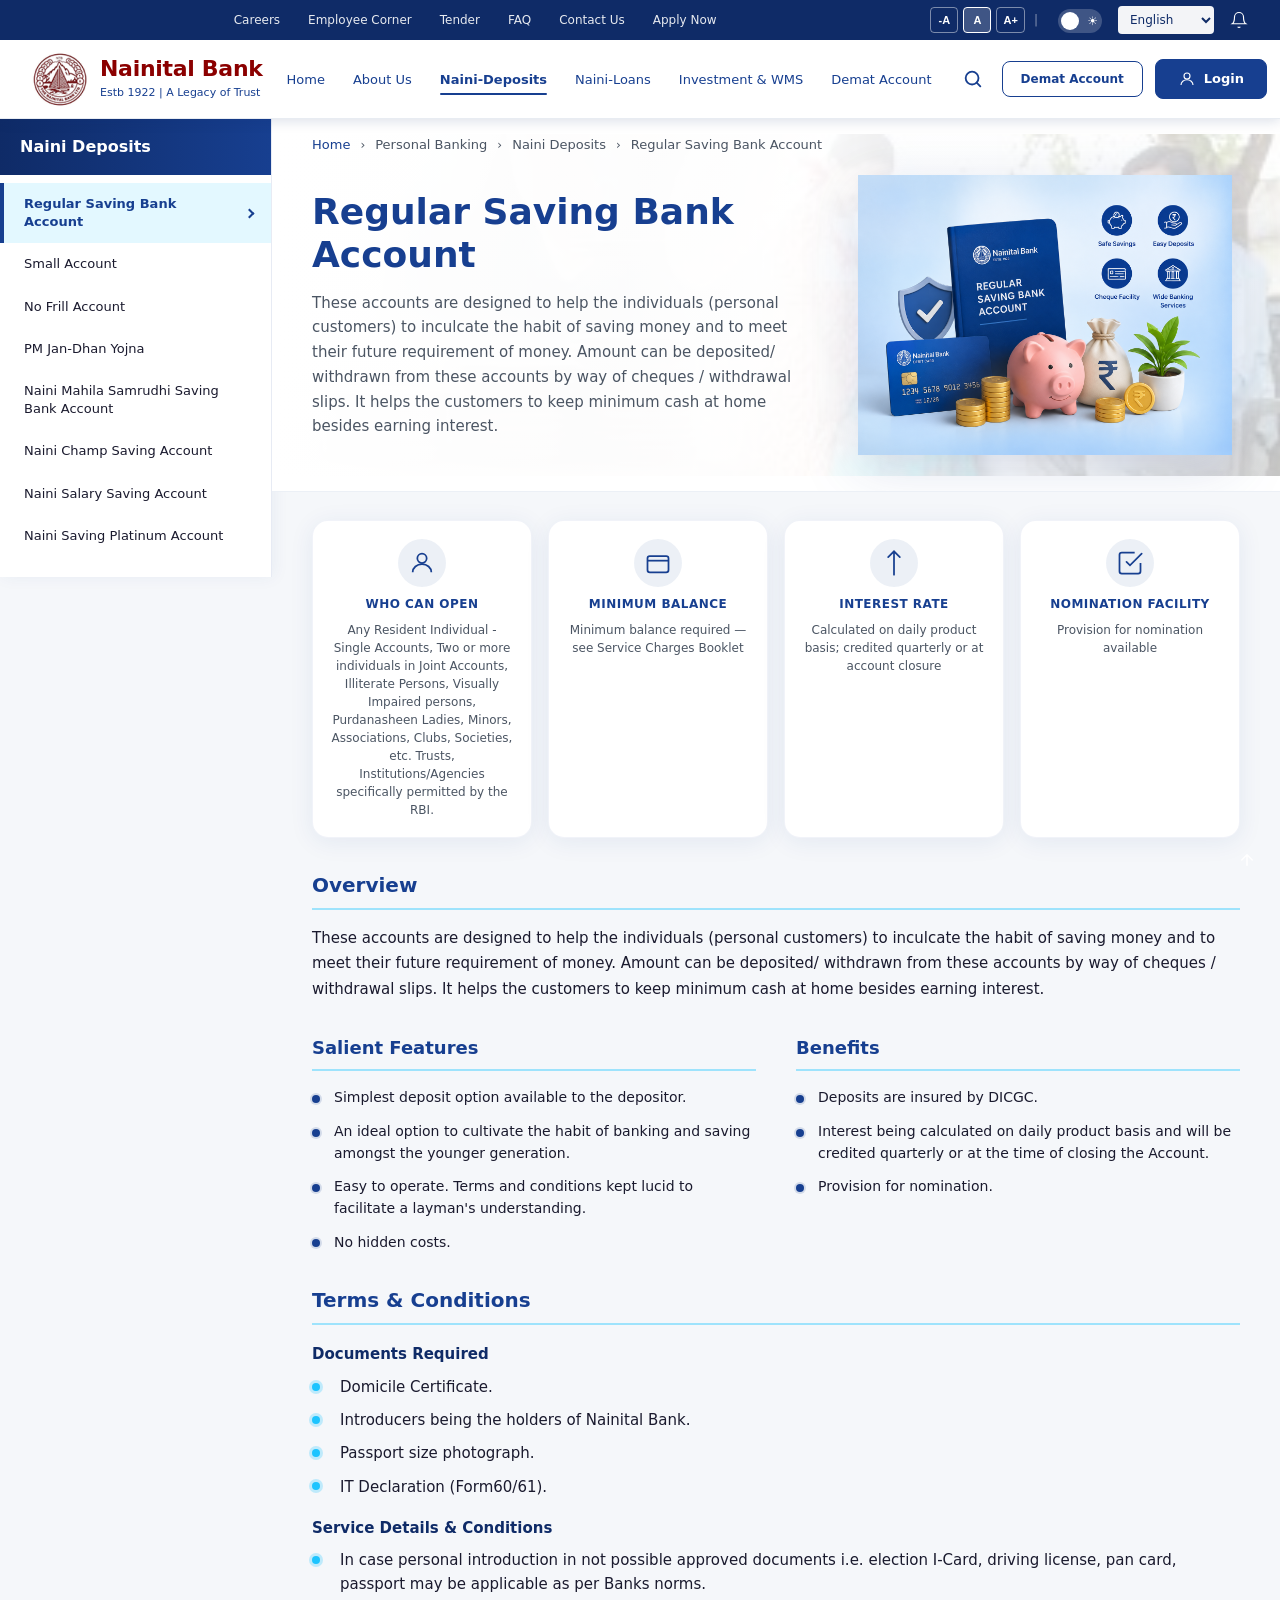
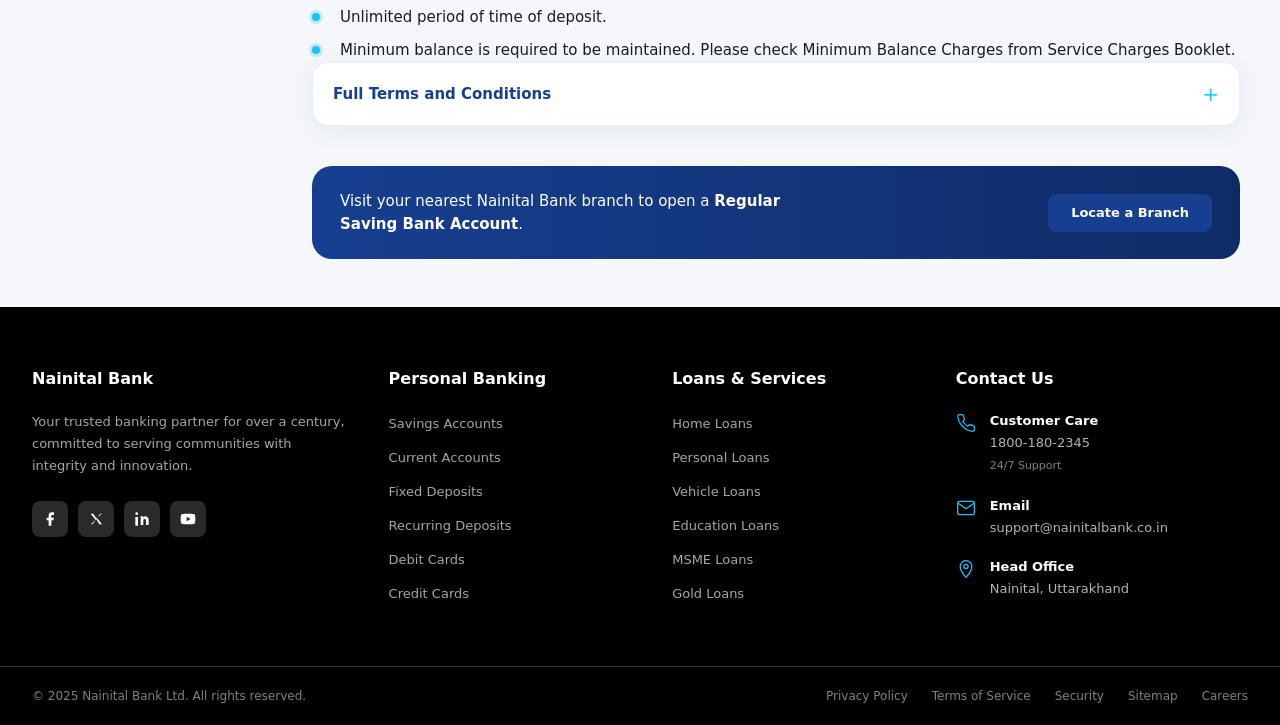
==== naini-deposits.html @ d656d4a0 "Add files via upload" ====
<!DOCTYPE html>
<html lang="en">
<head>
  <meta charset="UTF-8">
  <meta name="viewport" content="width=device-width, initial-scale=1.0">
  <meta name="description" content="Naini Deposits — savings accounts including Regular Saving, Small Account, PM Jan-Dhan, Mahila Samrudhi, Champ, Salary, and Platinum from Nainital Bank.">
  <title>Naini Deposits | Nainital Bank</title>
  <link rel="preconnect" href="https://fonts.googleapis.com">
  <link rel="preconnect" href="https://fonts.gstatic.com" crossorigin>
  <link rel="stylesheet" href="css/base.css">
  <link rel="stylesheet" href="css/deposits.css">
  <link rel="stylesheet" href="https://fonts.googleapis.com/css2?family=Noto+Sans:wght@400;600;700&family=Noto+Sans+Devanagari:wght@400;600;700&display=swap">
</head>
<body class="deposits-hub-page">
  <a href="#main-content" class="skip-link">Skip to main content</a>

  <!-- Site header -->
  <header class="site-header" role="banner">
    <div class="ux4g-accessibility-bar header-top"  aria-label="Accessibility and language options">
      <div class="container header-top-inner">
        <nav class="header-top-nav"  aria-label="Utility navigation">
          <a href="#" >Careers</a>
          <a href="#" >Employee Corner</a>
          <a href="#" >Tender</a>
          <a href="#" >FAQ</a>
          <a href="#" >Contact Us</a>
          <a href="#" class="apply-now-link" >Apply Now</a>
        </nav>
        <div class="header-top-right nb-accessibility-controls">
          <span class="nb-font-size-controls d-none d-md-inline"  aria-label="Text size">
            <button type="button" id="nb-font-decrease" class="nb-font-btn"  aria-label="Decrease text size">-A</button>
            <button type="button" id="nb-font-reset" class="nb-font-btn nb-font-btn-active"  aria-label="Reset text size">A</button>
            <button type="button" id="nb-font-increase" class="nb-font-btn"  aria-label="Increase text size">A+</button>
            <span class="nb-partition" aria-hidden="true">|</span>
          </span>
          <span class="nb-theme-toggle-wrap" title="Light / dark mode">
            <input type="checkbox" class="nb-theme-input" id="nb-theme-toggle"  aria-label="Toggle dark mode">
            <label for="nb-theme-toggle" class="nb-theme-label">
              <span class="nb-theme-icon" aria-hidden="true">&#9790;</span>
              <span class="nb-theme-icon" aria-hidden="true">&#9728;</span>
              <span class="nb-theme-ball"></span>
            </label>
          </span>
          <span class="nb-language-wrap">
            <label for="nb-language" class="visually-hidden">Select language</label>
            <select name="language" id="nb-language" class="nb-lang-select">
              <option value="en" selected>English</option>
              <option value="hi">हिन्दी</option>
            </select>
          </span>
          <a href="#" class="icon-btn"  aria-label="Notifications">
            <svg width="18" height="18" viewBox="0 0 24 24" fill="none" aria-hidden="true"><path d="M18 8A6 6 0 0 0 6 8c0 7-3 9-3 9h18s-3-2-3-9M13.73 21a2 2 0 0 1-3.46 0" stroke="currentColor" stroke-width="1.5"/></svg>
          </a>
        </div>
      </div>
    </div>

    <div class="header-main">
      <div class="container header-main-inner">
        <a href="index.html" class="logo-block">
          <img src="images/logo.png" alt="Nainital Bank"  class="logo-img" width="56" height="56" decoding="async">
          <div class="logo-text">
            <span class="logo-title" id="site-title">Nainital Bank</span>
            <p class="logo-subtitle" >Estb 1922 | A Legacy of Trust</p>
          </div>
        </a>
        <button class="mobile-menu-btn"  aria-label="Open menu" aria-expanded="false" aria-controls="main-nav">
          <svg width="22" height="22" viewBox="0 0 24 24" fill="none" aria-hidden="true"><path d="M3 6h18M3 12h18M3 18h18" stroke="currentColor" stroke-width="1.6" stroke-linecap="round"/></svg>
        </button>

        <nav class="main-navbar" id="main-nav"  aria-label="Main navigation">
          <ul class="main-nav-list">
            <li><a href="index.html" >Home</a></li>
            <li><a href="#" >About Us</a></li>
            <li><a href="naini-deposits.html" class="nav-active" aria-current="page" >Naini-Deposits</a></li>
            <li><a href="#" >Naini-Loans</a></li>
            <li><a href="#" >Investment &amp; WMS</a></li>
            <li><a href="#" >Demat Account</a></li>
          </ul>
        </nav>

        <div class="header-actions">
          <button type="button" class="search-btn"  aria-label="Search">
            <svg width="22" height="22" viewBox="0 0 24 24" fill="none"><circle cx="11" cy="11" r="7" stroke="currentColor" stroke-width="2"/><path d="M20 20l-4-4" stroke="currentColor" stroke-width="2" stroke-linecap="round"/></svg>
          </button>
          <a href="#" class="btn btn-outline-primary btn-demat" >Demat Account</a>
          <a href="#" class="btn btn-primary btn-login">
            <svg width="18" height="18" viewBox="0 0 24 24" fill="none" aria-hidden="true"><circle cx="12" cy="8" r="4" stroke="currentColor" stroke-width="1.5"/><path d="M4 20c0-4 3.6-7 8-7s8 3 8 7" stroke="currentColor" stroke-width="1.5"/></svg>
            <span >Login</span>
          </a>
        </div>
      </div>
    </div>
  </header>

  <!-- Naini Deposits hub (CSS-only tabs via radio inputs) -->
  <main id="main-content" tabindex="-1">
    <div class="deposits-hub-shell">
      <input type="radio" name="dep-account" id="dep-regular" class="deposits-radio" checked>
      <input type="radio" name="dep-account" id="dep-small" class="deposits-radio">
      <input type="radio" name="dep-account" id="dep-nofrill" class="deposits-radio">
      <input type="radio" name="dep-account" id="dep-pmjdy" class="deposits-radio">
      <input type="radio" name="dep-account" id="dep-mahila" class="deposits-radio">
      <input type="radio" name="dep-account" id="dep-champ" class="deposits-radio">
      <input type="radio" name="dep-account" id="dep-salary" class="deposits-radio">
      <input type="radio" name="dep-account" id="dep-platinum" class="deposits-radio">

      <div class="deposits-hub-layout">
        <aside class="deposits-sidebar" aria-label="Savings account products">
          <p class="deposits-sidebar-brand">Naini Deposits</p>
          <div class="deposits-nav-mobile-wrap" role="navigation" aria-label="Select account">
            <label for="dep-regular" class="deposits-mobile-option">Regular Saving Bank Account</label>
            <label for="dep-small" class="deposits-mobile-option">Small Account</label>
            <label for="dep-nofrill" class="deposits-mobile-option">No Frill Account</label>
            <label for="dep-pmjdy" class="deposits-mobile-option">PM Jan-Dhan Yojna</label>
            <label for="dep-mahila" class="deposits-mobile-option">Naini Mahila Samrudhi Saving Bank Account</label>
            <label for="dep-champ" class="deposits-mobile-option">Naini Champ Saving Account</label>
            <label for="dep-salary" class="deposits-mobile-option">Naini Salary Saving Account</label>
            <label for="dep-platinum" class="deposits-mobile-option">Naini Saving Platinum Account</label>
          </div>
          <ul class="deposits-nav-list" role="tablist" aria-orientation="vertical">
            <li role="presentation"><label for="dep-regular" class="deposits-nav-item" role="tab">Regular Saving Bank Account</label></li>
            <li role="presentation"><label for="dep-small" class="deposits-nav-item" role="tab">Small Account</label></li>
            <li role="presentation"><label for="dep-nofrill" class="deposits-nav-item" role="tab">No Frill Account</label></li>
            <li role="presentation"><label for="dep-pmjdy" class="deposits-nav-item" role="tab">PM Jan-Dhan Yojna</label></li>
            <li role="presentation"><label for="dep-mahila" class="deposits-nav-item" role="tab">Naini Mahila Samrudhi Saving Bank Account</label></li>
            <li role="presentation"><label for="dep-champ" class="deposits-nav-item" role="tab">Naini Champ Saving Account</label></li>
            <li role="presentation"><label for="dep-salary" class="deposits-nav-item" role="tab">Naini Salary Saving Account</label></li>
            <li role="presentation"><label for="dep-platinum" class="deposits-nav-item" role="tab">Naini Saving Platinum Account</label></li>
          </ul>
        </aside>

        <div class="deposits-main">
          <div class="deposits-panel">

            <!-- Account: Regular Saving Bank -->
            <article class="deposits-account-panel" id="panel-regular" role="tabpanel" aria-labelledby="title-regular">
              <header class="deposits-account-hero">
                <nav class="deposits-breadcrumb" aria-label="Breadcrumb">
                  <a href="index.html">Home</a>
                  <span class="deposits-breadcrumb-sep" aria-hidden="true">›</span>
                  <span>Personal Banking</span>
                  <span class="deposits-breadcrumb-sep" aria-hidden="true">›</span>
                  <span>Naini Deposits</span>
                  <span class="deposits-breadcrumb-sep" aria-hidden="true">›</span>
                  <span aria-current="page">Regular Saving Bank Account</span>
                </nav>
                <div class="deposits-account-hero-grid">
                  <div class="deposits-account-hero-copy">
                    <h1 class="deposits-account-hero-title" id="title-regular">Regular Saving Bank Account</h1>
                    <p class="deposits-account-hero-tagline">These accounts are designed to help the individuals (personal customers) to inculcate the habit of saving money and to meet their future requirement of money. Amount can be deposited/ withdrawn from these accounts by way of cheques / withdrawal slips. It helps the customers to keep minimum cash at home besides earning interest.</p>
                  </div>
                  <div class="deposits-account-hero-visual">
                    <img src="images/regularsavingbankaccount.png" alt="Regular Saving Bank Account" width="380" height="280" loading="lazy" decoding="async">
                  </div>
                </div>
              </header>
              <div class="deposits-account-body">
                <div class="deposits-quick-bar" role="list">
                  <div class="deposits-quick-item" role="listitem">
                    <span class="deposits-quick-icon"><svg width="28" height="28" viewBox="0 0 24 24" fill="none" aria-hidden="true"><circle cx="12" cy="8" r="4" stroke="currentColor" stroke-width="1.5"/><path d="M4 20c0-4 3.6-7 8-7s8 3 8 7" stroke="currentColor" stroke-width="1.5"/></svg></span>
                    <span class="deposits-quick-label">Who Can Open</span>
                    <span class="deposits-quick-value">Any Resident Individual - Single Accounts, Two or more individuals in Joint Accounts, Illiterate Persons, Visually Impaired persons, Purdanasheen Ladies, Minors, Associations, Clubs, Societies, etc. Trusts, Institutions/Agencies specifically permitted by the RBI.</span>
                  </div>
                  <div class="deposits-quick-item" role="listitem">
                    <span class="deposits-quick-icon"><svg width="28" height="28" viewBox="0 0 24 24" fill="none" aria-hidden="true"><rect x="3" y="6" width="18" height="14" rx="2" stroke="currentColor" stroke-width="1.5"/><path d="M3 10h18" stroke="currentColor" stroke-width="1.5"/></svg></span>
                    <span class="deposits-quick-label">Minimum Balance</span>
                    <span class="deposits-quick-value">Minimum balance required — see Service Charges Booklet</span>
                  </div>
                  <div class="deposits-quick-item" role="listitem">
                    <span class="deposits-quick-icon"><svg width="28" height="28" viewBox="0 0 24 24" fill="none" aria-hidden="true"><path d="M12 2v20M17 7l-5-5-5 5" stroke="currentColor" stroke-width="1.5" stroke-linecap="round"/></svg></span>
                    <span class="deposits-quick-label">Interest Rate</span>
                    <span class="deposits-quick-value">Calculated on daily product basis; credited quarterly or at account closure</span>
                  </div>
                  <div class="deposits-quick-item" role="listitem">
                    <span class="deposits-quick-icon"><svg width="28" height="28" viewBox="0 0 24 24" fill="none" aria-hidden="true"><path d="M9 11l3 3L22 4" stroke="currentColor" stroke-width="1.5" stroke-linecap="round"/><path d="M21 12v7a2 2 0 0 1-2 2H5a2 2 0 0 1-2-2V5a2 2 0 0 1 2-2h11" stroke="currentColor" stroke-width="1.5"/></svg></span>
                    <span class="deposits-quick-label">Nomination Facility</span>
                    <span class="deposits-quick-value">Provision for nomination available</span>
                  </div>
                </div>
                <section class="deposits-block">
                  <h2 class="deposits-block-title">Overview</h2>
                  <p class="deposits-overview-text">These accounts are designed to help the individuals (personal customers) to inculcate the habit of saving money and to meet their future requirement of money. Amount can be deposited/ withdrawn from these accounts by way of cheques / withdrawal slips. It helps the customers to keep minimum cash at home besides earning interest.</p>
                </section>
                <section class="deposits-block">
                  <div class="deposits-features-row">
                    <div class="deposits-features-col">
                      <h2 class="deposits-block-title">Salient Features</h2>
                      <ul class="deposits-bullet-list">
                        <li>Simplest deposit option available to the depositor.</li>
                        <li>An ideal option to cultivate the habit of banking and saving amongst the younger generation.</li>
                        <li>Easy to operate. Terms and conditions kept lucid to facilitate a layman's understanding.</li>
                        <li>No hidden costs.</li>
                      </ul>
                    </div>
                    <div class="deposits-features-col">
                      <h2 class="deposits-block-title">Benefits</h2>
                      <ul class="deposits-bullet-list">
                        <li>Deposits are insured by DICGC.</li>
                        <li>Interest being calculated on daily product basis and will be credited quarterly or at the time of closing the Account.</li>
                        <li>Provision for nomination.</li>
                      </ul>
                    </div>
                  </div>
                </section>
                <section class="deposits-block" aria-labelledby="sec-regular-4">
                  <h2 class="deposits-block-title" id="sec-regular-4">Terms &amp; Conditions</h2>
                  <h3 class="deposits-subtitle">Documents Required</h3>
                  <ul class="deposits-check-list">
                    <li>Domicile Certificate.</li>
                    <li>Introducers being the holders of Nainital Bank.</li>
                    <li>Passport size photograph.</li>
                    <li>IT Declaration (Form60/61).</li>
                  </ul>
                  <h3 class="deposits-subtitle">Service Details &amp; Conditions</h3>
                  <ul class="deposits-check-list">
                    <li>In case personal introduction in not possible approved documents i.e. election I-Card, driving license, pan card, passport may be applicable as per Banks norms.</li>
                    <li>Unlimited period of time of deposit.</li>
                    <li>Minimum balance is required to be maintained. Please check Minimum Balance Charges from Service Charges Booklet.</li>
                  </ul>
                  <details class="deposits-accordion">
                    <summary>Full Terms and Conditions</summary>
                    <div class="deposits-accordion-body">
                      <ul class="deposits-check-list">
                        <li>Domicile Certificate.</li>
                        <li>Introducers being the holders of Nainital Bank.</li>
                        <li>Passport size photograph.</li>
                        <li>IT Declaration (Form60/61).</li>
                        <li>In case personal introduction in not possible approved documents i.e. election I-Card, driving license, pan card, passport may be applicable as per Banks norms.</li>
                        <li>Unlimited period of time of deposit.</li>
                        <li>Minimum balance is required to be maintained. Please check Minimum Balance Charges from Service Charges Booklet.</li>
                      </ul>
                    </div>
                  </details>
                </section>
                <div class="deposits-cta-bar">
                  <p>Visit your nearest Nainital Bank branch to open a <strong>Regular Saving Bank Account</strong>.</p>
                  <a href="#" class="btn btn-primary">Locate a Branch</a>
                </div>
              </div>
            </article>

            <!-- Account: Small -->
            <article class="deposits-account-panel" id="panel-small" role="tabpanel" aria-labelledby="title-small">
              <header class="deposits-account-hero">
                <nav class="deposits-breadcrumb" aria-label="Breadcrumb">
                  <a href="index.html">Home</a>
                  <span class="deposits-breadcrumb-sep" aria-hidden="true">›</span>
                  <span>Personal Banking</span>
                  <span class="deposits-breadcrumb-sep" aria-hidden="true">›</span>
                  <span>Naini Deposits</span>
                  <span class="deposits-breadcrumb-sep" aria-hidden="true">›</span>
                  <span aria-current="page">Small Account</span>
                </nav>
                <div class="deposits-account-hero-grid">
                  <div class="deposits-account-hero-copy">
                    <h1 class="deposits-account-hero-title" id="title-small">Small Account</h1>
                    <p class="deposits-account-hero-tagline">Small Account is like a saving account but enable a common man to open Bank account free of cost with liberalized KYC rule. Nainital Bank offers small account to its customer with simplified account opening procedure.</p>
                  </div>
                  <div class="deposits-account-hero-visual">
                    <img src="images/smallaccount.png" alt="Small Account" width="380" height="280" loading="lazy" decoding="async">
                  </div>
                </div>
              </header>
              <div class="deposits-account-body">
                <div class="deposits-quick-bar" role="list">
                  <div class="deposits-quick-item" role="listitem">
                    <span class="deposits-quick-icon"><svg width="28" height="28" viewBox="0 0 24 24" fill="none" aria-hidden="true"><circle cx="12" cy="8" r="4" stroke="currentColor" stroke-width="1.5"/><path d="M4 20c0-4 3.6-7 8-7s8 3 8 7" stroke="currentColor" stroke-width="1.5"/></svg></span>
                    <span class="deposits-quick-label">Who Can Open</span>
                    <span class="deposits-quick-value">Any Resident Individual - Single Accounts, Two or more individuals in Joint Accounts, Illiterate Persons, Visually Impaired persons, Purdanasheen Ladies, Minors, Associations, Clubs, Societies, etc. Trusts, Institutions/Agencies specifically permitted by the RBI.</span>
                  </div>
                  <div class="deposits-quick-item" role="listitem">
                    <span class="deposits-quick-icon"><svg width="28" height="28" viewBox="0 0 24 24" fill="none" aria-hidden="true"><rect x="3" y="6" width="18" height="14" rx="2" stroke="currentColor" stroke-width="1.5"/><path d="M3 10h18" stroke="currentColor" stroke-width="1.5"/></svg></span>
                    <span class="deposits-quick-label">Minimum Balance</span>
                    <span class="deposits-quick-value">No minimum balance charges</span>
                  </div>
                  <div class="deposits-quick-item" role="listitem">
                    <span class="deposits-quick-icon"><svg width="28" height="28" viewBox="0 0 24 24" fill="none" aria-hidden="true"><path d="M12 2v20M17 7l-5-5-5 5" stroke="currentColor" stroke-width="1.5" stroke-linecap="round"/></svg></span>
                    <span class="deposits-quick-label">Interest Rate</span>
                    <span class="deposits-quick-value">Calculated on daily product basis; credited quarterly or at account closure</span>
                  </div>
                  <div class="deposits-quick-item" role="listitem">
                    <span class="deposits-quick-icon"><svg width="28" height="28" viewBox="0 0 24 24" fill="none" aria-hidden="true"><path d="M9 11l3 3L22 4" stroke="currentColor" stroke-width="1.5" stroke-linecap="round"/><path d="M21 12v7a2 2 0 0 1-2 2H5a2 2 0 0 1-2-2V5a2 2 0 0 1 2-2h11" stroke="currentColor" stroke-width="1.5"/></svg></span>
                    <span class="deposits-quick-label">Nomination Facility</span>
                    <span class="deposits-quick-value">As per savings account norms</span>
                  </div>
                </div>
                <section class="deposits-block">
                  <h2 class="deposits-block-title">Overview</h2>
                  <p class="deposits-overview-text">Small Account is like a saving account but enable a common man to open Bank account free of cost with liberalized KYC rule. Nainital Bank offers small account to its customer with simplified account opening procedure.</p>
                </section>
                <section class="deposits-block">
                  <div class="deposits-features-row">
                    <div class="deposits-features-col">
                      <h2 class="deposits-block-title">Salient Features</h2>
                      <ul class="deposits-bullet-list">
                        <li>Simplest deposit option available to the depositor.</li>
                        <li>An ideal option to cultivate the habit of banking and saving amongst the common people.</li>
                        <li>Easy to operate. Terms and conditions kept lucid to facilitate a layman's understanding.</li>
                        <li>No hidden costs.</li>
                        <li>Liberalized KYC Norms for account opening.</li>
                      </ul>
                    </div>
                    <div class="deposits-features-col">
                      <h2 class="deposits-block-title">Benefits</h2>
                      <ul class="deposits-bullet-list">
                        <li>No minimum Balance Charges.</li>
                        <li>Interest being calculated on daily product basis and will be credited quarterly or at the time of closing the Account.</li>
                      </ul>
                    </div>
                  </div>
                </section>
                <section class="deposits-block" aria-labelledby="sec-small-4">
                  <h2 class="deposits-block-title" id="sec-small-4">Limitation</h2>
                  <div class="deposits-callout">
                    <ul class="deposits-check-list">
                      <li>The aggregate of all credits in a financial year does not exceed rupees one lakh,</li>
                      <li>The aggregate of all withdrawals and transfers in a month does not exceed rupees ten thousand.</li>
                      <li>The balance at any point of time does not exceed rupees fifty thousand.</li>
                      <li>A small account shall remain operational initially for a period of twelve months, and thereafter for a further period of twelve months if the account holder provides evidence before the bank for any of the officially valid documents within twelve months of the opening of the said account, with the entire relaxation provisions to be reviewed in respect of the said account after twenty four months.</li>
                      <li>Conversion of Small account to regular Savings Bank account would be done by the Bank's branch on full compliance with KYC requirement.</li>
                    </ul>
                  </div>
                </section>
                <div class="deposits-cta-bar">
                  <p>Visit your nearest Nainital Bank branch to open a <strong>Small Account</strong>.</p>
                  <a href="#" class="btn btn-primary">Locate a Branch</a>
                </div>
              </div>
            </article>

            <!-- Account: No Frill -->
            <article class="deposits-account-panel" id="panel-nofrill" role="tabpanel" aria-labelledby="title-nofrill">
              <header class="deposits-account-hero">
                <nav class="deposits-breadcrumb" aria-label="Breadcrumb">
                  <a href="index.html">Home</a>
                  <span class="deposits-breadcrumb-sep" aria-hidden="true">›</span>
                  <span>Personal Banking</span>
                  <span class="deposits-breadcrumb-sep" aria-hidden="true">›</span>
                  <span>Naini Deposits</span>
                  <span class="deposits-breadcrumb-sep" aria-hidden="true">›</span>
                  <span aria-current="page">No Frill Account</span>
                </nav>
                <div class="deposits-account-hero-grid">
                  <div class="deposits-account-hero-copy">
                    <h1 class="deposits-account-hero-title" id="title-nofrill">No Frill Account</h1>
                    <p class="deposits-account-hero-tagline">All the accounts opened earlier as 'no-frills' account vide UBD.BPD.Cir.No.19/13.01.000/2005-06 dated November 24, 2005 should be renamed as BSBDA as per instructions contained in paragraph 2 of our Circular UBD.BPD.Cir.No.5/13.01.000/2012-13 dated August 17, 2012. It provides necessary banking facility while you need not to maintain minimum balance.</p>
                  </div>
                  <div class="deposits-account-hero-visual">
                    <img src="images/nofrillaccount.png" alt="No Frill Account" width="380" height="280" loading="lazy" decoding="async">
                  </div>
                </div>
              </header>
              <div class="deposits-account-body">
                <div class="deposits-quick-bar" role="list">
                  <div class="deposits-quick-item" role="listitem">
                    <span class="deposits-quick-icon"><svg width="28" height="28" viewBox="0 0 24 24" fill="none" aria-hidden="true"><circle cx="12" cy="8" r="4" stroke="currentColor" stroke-width="1.5"/><path d="M4 20c0-4 3.6-7 8-7s8 3 8 7" stroke="currentColor" stroke-width="1.5"/></svg></span>
                    <span class="deposits-quick-label">Who Can Open</span>
                    <span class="deposits-quick-value">See eligibility section below.</span>
                  </div>
                  <div class="deposits-quick-item" role="listitem">
                    <span class="deposits-quick-icon"><svg width="28" height="28" viewBox="0 0 24 24" fill="none" aria-hidden="true"><rect x="3" y="6" width="18" height="14" rx="2" stroke="currentColor" stroke-width="1.5"/><path d="M3 10h18" stroke="currentColor" stroke-width="1.5"/></svg></span>
                    <span class="deposits-quick-label">Minimum Balance</span>
                    <span class="deposits-quick-value">No minimum balance required (BSBDA)</span>
                  </div>
                  <div class="deposits-quick-item" role="listitem">
                    <span class="deposits-quick-icon"><svg width="28" height="28" viewBox="0 0 24 24" fill="none" aria-hidden="true"><path d="M12 2v20M17 7l-5-5-5 5" stroke="currentColor" stroke-width="1.5" stroke-linecap="round"/></svg></span>
                    <span class="deposits-quick-label">Interest Rate</span>
                    <span class="deposits-quick-value">As per BSBDA / savings account guidelines</span>
                  </div>
                  <div class="deposits-quick-item" role="listitem">
                    <span class="deposits-quick-icon"><svg width="28" height="28" viewBox="0 0 24 24" fill="none" aria-hidden="true"><path d="M9 11l3 3L22 4" stroke="currentColor" stroke-width="1.5" stroke-linecap="round"/><path d="M21 12v7a2 2 0 0 1-2 2H5a2 2 0 0 1-2-2V5a2 2 0 0 1 2-2h11" stroke="currentColor" stroke-width="1.5"/></svg></span>
                    <span class="deposits-quick-label">Nomination Facility</span>
                    <span class="deposits-quick-value">Nomination facility is available</span>
                  </div>
                </div>
                <section class="deposits-block">
                  <h2 class="deposits-block-title">Overview</h2>
                  <p class="deposits-overview-text">All the accounts opened earlier as 'no-frills' account vide UBD.BPD.Cir.No.19/13.01.000/2005-06 dated November 24, 2005 should be renamed as BSBDA as per instructions contained in paragraph 2 of our Circular UBD.BPD.Cir.No.5/13.01.000/2012-13 dated August 17, 2012. It provides necessary banking facility while you need not to maintain minimum balance.</p>
                </section>
                <section class="deposits-block">
                  <div class="deposits-features-row">
                    <div class="deposits-features-col">
                      <h2 class="deposits-block-title">Salient Features</h2>
                      <ul class="deposits-bullet-list">
                        <li>All resident individuals eligible to open a "BSBDA-No Frills Saving Account" except NRIs, trusts, societies, etc.</li>
                        <li>Any number of accounts in a family can be opened under this scheme.</li>
                      </ul>
                    </div>
                    <div class="deposits-features-col">
                      <h2 class="deposits-block-title">Benefits</h2>
                      <ul class="deposits-bullet-list">
                        <li>Nomination facility is available.</li>
                      </ul>
                    </div>
                  </div>
                </section>
                <section class="deposits-block" aria-labelledby="sec-nofrill-3">
                  <h2 class="deposits-block-title" id="sec-nofrill-3">Terms and Conditions</h2>
                  <h3 class="deposits-subtitle">Documents Required</h3>
                  <ul class="deposits-check-list">
                    <li>This account shall not have the requirement of any minimum balance.</li>
                    <li>Facility of ATM card or ATM-cum-Debit Card;</li>
                  </ul>
                  <h3 class="deposits-subtitle">Service Details &amp; Conditions</h3>
                  <ul class="deposits-check-list">
                    <li>Basic Savings Bank Deposit Account’ which will offer following minimum common facilities to all their customers:</li>
                    <li>The ‘Basic Savings Bank Deposit Account’ should be considered a normal banking service available to all.</li>
                    <li>The services available in the account will include deposit and withdrawal of cash at bank branch as well as ATMs; receipt/credit of money through electronic payment channels or by means of deposit/collection of cheques drawn by Central/State Government agencies and departments;</li>
                    <li>While there will be no limit on the number of deposits that can be made in a month, account holders will be allowed a maximum of four withdrawals in a month, including ATM withdrawals; and</li>
                    <li>The above facilities will be provided without any charges. Further, no charge will be levied for non-operation/activation of in-operative ‘Basic Savings Bank Deposit Account’ and No other saving account can be opened.</li>
                    <li>Note: If at any point of time the balance in the NO FRILL ACCOUNT exceeds Rs. 50,000/- or total credits in the account in a year exceed Rs.1,00,000/-, the account will be kept deactivated and can only be re-activated as a Regular Saving Account after completion of KYC formalities.</li>
                  </ul>
                  <details class="deposits-accordion">
                    <summary>Full Terms and Conditions</summary>
                    <div class="deposits-accordion-body">
                      <ul class="deposits-check-list">
                        <li>Basic Savings Bank Deposit Account’ which will offer following minimum common facilities to all their customers:</li>
                        <li>The ‘Basic Savings Bank Deposit Account’ should be considered a normal banking service available to all.</li>
                        <li>This account shall not have the requirement of any minimum balance.</li>
                        <li>The services available in the account will include deposit and withdrawal of cash at bank branch as well as ATMs; receipt/credit of money through electronic payment channels or by means of deposit/collection of cheques drawn by Central/State Government agencies and departments;</li>
                        <li>While there will be no limit on the number of deposits that can be made in a month, account holders will be allowed a maximum of four withdrawals in a month, including ATM withdrawals; and</li>
                        <li>Facility of ATM card or ATM-cum-Debit Card;</li>
                        <li>The above facilities will be provided without any charges. Further, no charge will be levied for non-operation/activation of in-operative ‘Basic Savings Bank Deposit Account’ and No other saving account can be opened.</li>
                        <li>Note: If at any point of time the balance in the NO FRILL ACCOUNT exceeds Rs. 50,000/- or total credits in the account in a year exceed Rs.1,00,000/-, the account will be kept deactivated and can only be re-activated as a Regular Saving Account after completion of KYC formalities.</li>
                      </ul>
                    </div>
                  </details>
                </section>
                <div class="deposits-cta-bar">
                  <p>Visit your nearest Nainital Bank branch to open a <strong>No Frill Account</strong>.</p>
                  <a href="#" class="btn btn-primary">Locate a Branch</a>
                </div>
              </div>
            </article>

            <!-- Account: PM Jan-Dhan Yojna -->
            <article class="deposits-account-panel" id="panel-pmjdy" role="tabpanel" aria-labelledby="title-pmjdy">
              <header class="deposits-account-hero">
                <nav class="deposits-breadcrumb" aria-label="Breadcrumb">
                  <a href="index.html">Home</a>
                  <span class="deposits-breadcrumb-sep" aria-hidden="true">›</span>
                  <span>Personal Banking</span>
                  <span class="deposits-breadcrumb-sep" aria-hidden="true">›</span>
                  <span>Naini Deposits</span>
                  <span class="deposits-breadcrumb-sep" aria-hidden="true">›</span>
                  <span aria-current="page">PM Jan-Dhan Yojna</span>
                </nav>
                <div class="deposits-account-hero-grid">
                  <div class="deposits-account-hero-copy">
                    <h1 class="deposits-account-hero-title" id="title-pmjdy">PM Jan-Dhan Yojna</h1>
                    <p class="deposits-account-hero-tagline">The Pradhan Mantri Jan Dhan Yojana is an ambitious scheme that will provide a host of benefits including a bank account, insurance and a debit card for all. It is a mega financial inclusion plan under Bank accounts. The ambitious scheme aims to bring poor people into the ambit of the Government's financial programme. It will cover both urban and rural areas and those who open account would get Rupay card. One of the salient features of this scheme is that after remaining active for 6 months the account holder will become eligible for an overdraft of up to Rs 2,500.This will further be enhanced by the bank to Rs 5000 over time</p>
                  </div>
                  <div class="deposits-account-hero-visual">
                    <img src="images/PMJanDhanYojna.png" alt="PM Jan-Dhan Yojna" width="380" height="280" loading="lazy" decoding="async">
                  </div>
                </div>
              </header>
              <div class="deposits-account-body">
                <div class="deposits-quick-bar" role="list">
                  <div class="deposits-quick-item" role="listitem">
                    <span class="deposits-quick-icon"><svg width="28" height="28" viewBox="0 0 24 24" fill="none" aria-hidden="true"><circle cx="12" cy="8" r="4" stroke="currentColor" stroke-width="1.5"/><path d="M4 20c0-4 3.6-7 8-7s8 3 8 7" stroke="currentColor" stroke-width="1.5"/></svg></span>
                    <span class="deposits-quick-label">Who Can Open</span>
                    <span class="deposits-quick-value">See eligibility section below.</span>
                  </div>
                  <div class="deposits-quick-item" role="listitem">
                    <span class="deposits-quick-icon"><svg width="28" height="28" viewBox="0 0 24 24" fill="none" aria-hidden="true"><rect x="3" y="6" width="18" height="14" rx="2" stroke="currentColor" stroke-width="1.5"/><path d="M3 10h18" stroke="currentColor" stroke-width="1.5"/></svg></span>
                    <span class="deposits-quick-label">Minimum Balance</span>
                    <span class="deposits-quick-value">No minimum balance required</span>
                  </div>
                  <div class="deposits-quick-item" role="listitem">
                    <span class="deposits-quick-icon"><svg width="28" height="28" viewBox="0 0 24 24" fill="none" aria-hidden="true"><path d="M12 2v20M17 7l-5-5-5 5" stroke="currentColor" stroke-width="1.5" stroke-linecap="round"/></svg></span>
                    <span class="deposits-quick-label">Interest Rate</span>
                    <span class="deposits-quick-value">As per PMJDY / savings account guidelines</span>
                  </div>
                  <div class="deposits-quick-item" role="listitem">
                    <span class="deposits-quick-icon"><svg width="28" height="28" viewBox="0 0 24 24" fill="none" aria-hidden="true"><path d="M9 11l3 3L22 4" stroke="currentColor" stroke-width="1.5" stroke-linecap="round"/><path d="M21 12v7a2 2 0 0 1-2 2H5a2 2 0 0 1-2-2V5a2 2 0 0 1 2-2h11" stroke="currentColor" stroke-width="1.5"/></svg></span>
                    <span class="deposits-quick-label">Nomination Facility</span>
                    <span class="deposits-quick-value">As per Jan-Dhan account norms</span>
                  </div>
                </div>
                <section class="deposits-block">
                  <h2 class="deposits-block-title">Overview</h2>
                  <p class="deposits-overview-text">The Pradhan Mantri Jan Dhan Yojana is an ambitious scheme that will provide a host of benefits including a bank account, insurance and a debit card for all. It is a mega financial inclusion plan under Bank accounts. The ambitious scheme aims to bring poor people into the ambit of the Government's financial programme. It will cover both urban and rural areas and those who open account would get Rupay card. One of the salient features of this scheme is that after remaining active for 6 months the account holder will become eligible for an overdraft of up to Rs 2,500.This will further be enhanced by the bank to Rs 5000 over time</p>
                </section>
                <section class="deposits-block">
                  <div class="deposits-features-row">
                    <div class="deposits-features-col">
                      <h2 class="deposits-block-title">Salient Features</h2>
                      <ul class="deposits-bullet-list">
                        <li>No minimum Balance required.</li>
                        <li>An OD facility up to Rs.5000/- after six-month successful operation.</li>
                      </ul>
                    </div>
                    <div class="deposits-features-col">
                      <h2 class="deposits-block-title">Benefits</h2>
                      <ul class="deposits-bullet-list">
                        <li>Free of cost Rupay Card.</li>
                        <li>Account exempt from charges.</li>
                      </ul>
                    </div>
                  </div>
                </section>
                <section class="deposits-block" aria-labelledby="sec-pmjdy-3">
                  <h2 class="deposits-block-title" id="sec-pmjdy-3">Terms and Conditions</h2>
                  <h3 class="deposits-subtitle">Documents Required</h3>
                  <ul class="deposits-check-list">
                    <li>This account shall not have the requirement of any minimum balance.</li>
                    <li>Facility of ATM card or ATM-cum-Debit Card;</li>
                  </ul>
                  <h3 class="deposits-subtitle">Service Details &amp; Conditions</h3>
                  <ul class="deposits-check-list">
                    <li>As per IBA letter No. RB/PMJDY/6733 dated January 24, 2019 with reference to letter F. No. 1l21l2Ol4-FI (Vol. II) (C-69551) dated 24th January, 2019 from the Ministry of Finance, Department of Financial Services on issues raised regarding Pradhan Mantri Jan Dhan Yojana Accounts that Small Accounts opened under PMJDY are made KYC compliant and are treated as regular PMJDY accounts and no restriction on amount of deposit/ withdrawal is imposed on regular KYC compliant accounts as per extant guidelines issued by RBI on BSBD accounts.</li>
                    <li>Basic Savings Bank Deposit Account' which will offer following minimum common facilities to all their customers:</li>
                    <li>The ‘Basic Savings Bank Deposit Account' should be considered a normal banking service available to all.</li>
                    <li>The services available in the account will include deposit and withdrawal of cash at bank branch as well as ATMs; receipt/credit of money through electronic payment channels or by means of deposit/collection of cheques drawn by Central/State Government agencies and departments;</li>
                    <li>While there will be no limit on the number of deposits that can be made in a month, account holders will be allowed a maximum of four withdrawals in a month, including ATM withdrawals; and</li>
                    <li>The above facilities will be provided without any charges. Further, no charge will be levied for non-operation/activation of in-operative ‘Basic Savings Bank Deposit Account'.</li>
                  </ul>
                  <details class="deposits-accordion">
                    <summary>Full Terms and Conditions</summary>
                    <div class="deposits-accordion-body">
                      <ul class="deposits-check-list">
                        <li>As per IBA letter No. RB/PMJDY/6733 dated January 24, 2019 with reference to letter F. No. 1l21l2Ol4-FI (Vol. II) (C-69551) dated 24th January, 2019 from the Ministry of Finance, Department of Financial Services on issues raised regarding Pradhan Mantri Jan Dhan Yojana Accounts that Small Accounts opened under PMJDY are made KYC compliant and are treated as regular PMJDY accounts and no restriction on amount of deposit/ withdrawal is imposed on regular KYC compliant accounts as per extant guidelines issued by RBI on BSBD accounts.</li>
                        <li>Basic Savings Bank Deposit Account' which will offer following minimum common facilities to all their customers:</li>
                        <li>The ‘Basic Savings Bank Deposit Account' should be considered a normal banking service available to all.</li>
                        <li>This account shall not have the requirement of any minimum balance.</li>
                        <li>The services available in the account will include deposit and withdrawal of cash at bank branch as well as ATMs; receipt/credit of money through electronic payment channels or by means of deposit/collection of cheques drawn by Central/State Government agencies and departments;</li>
                        <li>While there will be no limit on the number of deposits that can be made in a month, account holders will be allowed a maximum of four withdrawals in a month, including ATM withdrawals; and</li>
                        <li>Facility of ATM card or ATM-cum-Debit Card;</li>
                        <li>The above facilities will be provided without any charges. Further, no charge will be levied for non-operation/activation of in-operative ‘Basic Savings Bank Deposit Account'.</li>
                      </ul>
                    </div>
                  </details>
                </section>
                <div class="deposits-cta-bar">
                  <p>Visit your nearest Nainital Bank branch to open a <strong>PM Jan-Dhan Yojna</strong>.</p>
                  <a href="#" class="btn btn-primary">Locate a Branch</a>
                </div>
              </div>
            </article>

            <!-- Account: Naini Mahila Samrudhi -->
            <article class="deposits-account-panel" id="panel-mahila" role="tabpanel" aria-labelledby="title-mahila">
              <header class="deposits-account-hero">
                <nav class="deposits-breadcrumb" aria-label="Breadcrumb">
                  <a href="index.html">Home</a>
                  <span class="deposits-breadcrumb-sep" aria-hidden="true">›</span>
                  <span>Personal Banking</span>
                  <span class="deposits-breadcrumb-sep" aria-hidden="true">›</span>
                  <span>Naini Deposits</span>
                  <span class="deposits-breadcrumb-sep" aria-hidden="true">›</span>
                  <span aria-current="page">Naini Mahila Samrudhi Saving Bank Account</span>
                </nav>
                <div class="deposits-account-hero-grid">
                  <div class="deposits-account-hero-copy">
                    <h1 class="deposits-account-hero-title" id="title-mahila">Naini Mahila Samrudhi Saving Bank Account</h1>
                    <p class="deposits-account-hero-tagline">These accounts are designed to help the women customers to inculcate the habit of saving money and to meet their future requirement of money. Amount can be deposited/ withdrawn from these accounts by way of cheques / withdrawal slips. It helps the customers to keep minimum cash at home besides earning interest.</p>
                  </div>
                  <div class="deposits-account-hero-visual">
                    <img src="images/MahilaSamrudhiSavingBankAccount.png" alt="Naini Mahila Samrudhi Saving Bank Account" width="380" height="280" loading="lazy" decoding="async">
                  </div>
                </div>
              </header>
              <div class="deposits-account-body">
                <div class="deposits-quick-bar" role="list">
                  <div class="deposits-quick-item" role="listitem">
                    <span class="deposits-quick-icon"><svg width="28" height="28" viewBox="0 0 24 24" fill="none" aria-hidden="true"><circle cx="12" cy="8" r="4" stroke="currentColor" stroke-width="1.5"/><path d="M4 20c0-4 3.6-7 8-7s8 3 8 7" stroke="currentColor" stroke-width="1.5"/></svg></span>
                    <span class="deposits-quick-label">Who Can Open</span>
                    <span class="deposits-quick-value">Any Women Resident Individual - Single Accounts, Illiterate Persons, Visually Impaired persons, Purdanasheen Ladies.</span>
                  </div>
                  <div class="deposits-quick-item" role="listitem">
                    <span class="deposits-quick-icon"><svg width="28" height="28" viewBox="0 0 24 24" fill="none" aria-hidden="true"><rect x="3" y="6" width="18" height="14" rx="2" stroke="currentColor" stroke-width="1.5"/><path d="M3 10h18" stroke="currentColor" stroke-width="1.5"/></svg></span>
                    <span class="deposits-quick-label">Minimum Balance</span>
                    <span class="deposits-quick-value">QAB: Rs 3,000 (Metro/Urban), Rs 2,000 (Semi-urban), Rs 1,000 (Rural)</span>
                  </div>
                  <div class="deposits-quick-item" role="listitem">
                    <span class="deposits-quick-icon"><svg width="28" height="28" viewBox="0 0 24 24" fill="none" aria-hidden="true"><path d="M12 2v20M17 7l-5-5-5 5" stroke="currentColor" stroke-width="1.5" stroke-linecap="round"/></svg></span>
                    <span class="deposits-quick-label">Interest Rate</span>
                    <span class="deposits-quick-value">Calculated on daily product basis; credited quarterly or at account closure</span>
                  </div>
                  <div class="deposits-quick-item" role="listitem">
                    <span class="deposits-quick-icon"><svg width="28" height="28" viewBox="0 0 24 24" fill="none" aria-hidden="true"><path d="M9 11l3 3L22 4" stroke="currentColor" stroke-width="1.5" stroke-linecap="round"/><path d="M21 12v7a2 2 0 0 1-2 2H5a2 2 0 0 1-2-2V5a2 2 0 0 1 2-2h11" stroke="currentColor" stroke-width="1.5"/></svg></span>
                    <span class="deposits-quick-label">Nomination Facility</span>
                    <span class="deposits-quick-value">Provision for nomination available</span>
                  </div>
                </div>
                <section class="deposits-block">
                  <h2 class="deposits-block-title">Overview</h2>
                  <p class="deposits-overview-text">These accounts are designed to help the women customers to inculcate the habit of saving money and to meet their future requirement of money. Amount can be deposited/ withdrawn from these accounts by way of cheques / withdrawal slips. It helps the customers to keep minimum cash at home besides earning interest. The insurance Protection in Naini Mahila Samriddhi Scheme is now available if the customer avalls Credit Card and the detail of insurance is as follows-- Accidental Death Cover - Rs 15 Lakh Air and Rs 5 Lakhs Non Air. Kindly communicate the same to the customers also.</p>
                </section>
                <section class="deposits-block">
                  <div class="deposits-features-row">
                    <div class="deposits-features-col">
                      <h2 class="deposits-block-title">Salient Features</h2>
                      <ul class="deposits-bullet-list">
                        <li>Rs 3000/- for Metro/Urban</li>
                        <li>Rs 2000/- for semi urban</li>
                        <li>Rs 1000/- for Rural</li>
                        <li>Simplest deposit option available to the depositor.</li>
                        <li>An ideal option to cultivate the habit of banking and saving amongst the younger generation.</li>
                        <li>Easy to operate. Terms and conditions kept lucid to facilitate a layman's understanding.</li>
                        <li>No hidden costs.</li>
                      </ul>
                    </div>
                    <div class="deposits-features-col">
                      <h2 class="deposits-block-title">Benefits</h2>
                      <ul class="deposits-bullet-list">
                        <li>Current selective Offers on Rupay Debit Card is as under & is subject to change from time to time</li>
                        <li>25% waiver on annual locker charges.</li>
                        <li>Free 25 cheque leaves in a year</li>
                        <li>Sweep facility is available on request only on and above Rs 50,000 in multiple of Rs 10,000 for 90 days.</li>
                        <li>Reverse sweep will happen in multiple of Rs 10000</li>
                        <li>Deposits are insured by DICGC.</li>
                        <li>Interest being calculated on daily product basis and will be credited quarterly or at the time of closing the Account.</li>
                        <li>Provision for nomination.</li>
                      </ul>
                    </div>
                  </div>
                </section>
                <section class="deposits-block" aria-labelledby="sec-mahila-4">
                  <h2 class="deposits-block-title" id="sec-mahila-4">Terms and Conditions</h2>
                  <h3 class="deposits-subtitle">Documents Required</h3>
                  <ul class="deposits-check-list">
                    <li>Domicile Certificate.</li>
                    <li>Introducers being the holders of Nainital Bank.</li>
                    <li>Passport size photograph.</li>
                    <li>IT Declaration (Form60/61).</li>
                  </ul>
                  <h3 class="deposits-subtitle">Service Details &amp; Conditions</h3>
                  <ul class="deposits-check-list">
                    <li>In case personal introduction in not possible approved documents i.e. election I-Card, driving license, pan card, passport may be applicable as per Banks norms.</li>
                    <li>Unlimited period of time of deposit.</li>
                    <li>Minimum balance is required to be maintained. Please check Minimum Balance Charges from Service Charges Booklet.</li>
                    <li>Formal documents required Domicile Certificate. Introducers being the holders of Nainital Bank. Passport size photograph. IT Declaration (Form60/61). In case personal introduction in not possible approved documents i.e. election I-Card, driving license, pan card, passport may be applicable as per Banks norms. --></li>
                  </ul>
                  <details class="deposits-accordion">
                    <summary>Full Terms and Conditions</summary>
                    <div class="deposits-accordion-body">
                      <ul class="deposits-check-list">
                        <li>Domicile Certificate.</li>
                        <li>Introducers being the holders of Nainital Bank.</li>
                        <li>Passport size photograph.</li>
                        <li>IT Declaration (Form60/61).</li>
                        <li>In case personal introduction in not possible approved documents i.e. election I-Card, driving license, pan card, passport may be applicable as per Banks norms.</li>
                        <li>Unlimited period of time of deposit.</li>
                        <li>Minimum balance is required to be maintained. Please check Minimum Balance Charges from Service Charges Booklet.</li>
                        <li>Formal documents required Domicile Certificate. Introducers being the holders of Nainital Bank. Passport size photograph. IT Declaration (Form60/61). In case personal introduction in not possible approved documents i.e. election I-Card, driving license, pan card, passport may be applicable as per Banks norms. --></li>
                      </ul>
                    </div>
                  </details>
                </section>
                <div class="deposits-cta-bar">
                  <p>Visit your nearest Nainital Bank branch to open a <strong>Naini Mahila Samrudhi Saving Bank Account</strong>.</p>
                  <a href="#" class="btn btn-primary">Locate a Branch</a>
                </div>
              </div>
            </article>

            <!-- Account: Naini Champ -->
            <article class="deposits-account-panel" id="panel-champ" role="tabpanel" aria-labelledby="title-champ">
              <header class="deposits-account-hero">
                <nav class="deposits-breadcrumb" aria-label="Breadcrumb">
                  <a href="index.html">Home</a>
                  <span class="deposits-breadcrumb-sep" aria-hidden="true">›</span>
                  <span>Personal Banking</span>
                  <span class="deposits-breadcrumb-sep" aria-hidden="true">›</span>
                  <span>Naini Deposits</span>
                  <span class="deposits-breadcrumb-sep" aria-hidden="true">›</span>
                  <span aria-current="page">Naini Champ Saving Account</span>
                </nav>
                <div class="deposits-account-hero-grid">
                  <div class="deposits-account-hero-copy">
                    <h1 class="deposits-account-hero-title" id="title-champ">Naini Champ Saving Account</h1>
                    <p class="deposits-account-hero-tagline">These accounts are designed to attract the minor individuals (personal customers) to inculcate the habit of saving money. Amount can be deposited/ withdrawn from these accounts by way of deposit slip/withdrawal slips. It helps the minor customers earn interest and to inculcate financial Discipline.</p>
                  </div>
                  <div class="deposits-account-hero-visual">
                    <img src="images/NainiChampSavingBankAcount.png" alt="Naini Champ Saving Account" width="380" height="280" loading="lazy" decoding="async">
                  </div>
                </div>
              </header>
              <div class="deposits-account-body">
                <div class="deposits-quick-bar" role="list">
                  <div class="deposits-quick-item" role="listitem">
                    <span class="deposits-quick-icon"><svg width="28" height="28" viewBox="0 0 24 24" fill="none" aria-hidden="true"><circle cx="12" cy="8" r="4" stroke="currentColor" stroke-width="1.5"/><path d="M4 20c0-4 3.6-7 8-7s8 3 8 7" stroke="currentColor" stroke-width="1.5"/></svg></span>
                    <span class="deposits-quick-label">Who Can Open</span>
                    <span class="deposits-quick-value">Any minor can open his account, accounts of minors having age less than or equal to 10 years can be opened and operated by his/her natural/legally appointed natural guardian. The minors above 10 years can open and operate account independently.</span>
                  </div>
                  <div class="deposits-quick-item" role="listitem">
                    <span class="deposits-quick-icon"><svg width="28" height="28" viewBox="0 0 24 24" fill="none" aria-hidden="true"><rect x="3" y="6" width="18" height="14" rx="2" stroke="currentColor" stroke-width="1.5"/><path d="M3 10h18" stroke="currentColor" stroke-width="1.5"/></svg></span>
                    <span class="deposits-quick-label">Minimum Balance</span>
                    <span class="deposits-quick-value">Zero balance account opening</span>
                  </div>
                  <div class="deposits-quick-item" role="listitem">
                    <span class="deposits-quick-icon"><svg width="28" height="28" viewBox="0 0 24 24" fill="none" aria-hidden="true"><path d="M12 2v20M17 7l-5-5-5 5" stroke="currentColor" stroke-width="1.5" stroke-linecap="round"/></svg></span>
                    <span class="deposits-quick-label">Interest Rate</span>
                    <span class="deposits-quick-value">Calculated on daily product basis; credited quarterly or at account closure</span>
                  </div>
                  <div class="deposits-quick-item" role="listitem">
                    <span class="deposits-quick-icon"><svg width="28" height="28" viewBox="0 0 24 24" fill="none" aria-hidden="true"><path d="M9 11l3 3L22 4" stroke="currentColor" stroke-width="1.5" stroke-linecap="round"/><path d="M21 12v7a2 2 0 0 1-2 2H5a2 2 0 0 1-2-2V5a2 2 0 0 1 2-2h11" stroke="currentColor" stroke-width="1.5"/></svg></span>
                    <span class="deposits-quick-label">Nomination Facility</span>
                    <span class="deposits-quick-value">Provision for nomination available</span>
                  </div>
                </div>
                <section class="deposits-block">
                  <h2 class="deposits-block-title">Overview</h2>
                  <p class="deposits-overview-text">These accounts are designed to attract the minor individuals (personal customers) to inculcate the habit of saving money. Amount can be deposited/ withdrawn from these accounts by way of deposit slip/withdrawal slips. It helps the minor customers earn interest and to inculcate financial Discipline.</p>
                </section>
                <section class="deposits-block">
                  <div class="deposits-features-row">
                    <div class="deposits-features-col">
                      <h2 class="deposits-block-title">Salient Features</h2>
                      <ul class="deposits-bullet-list">
                        <li>Account to open with Zero Balance</li>
                        <li>Easy to operate. Terms and conditions kept lucid to facilitate a layman's understanding.</li>
                      </ul>
                    </div>
                    <div class="deposits-features-col">
                      <h2 class="deposits-block-title">Benefits</h2>
                      <ul class="deposits-bullet-list">
                        <li>50% waiver on applicable charges on RTGS/NEFT and Demand draft/Banker's Cheque.</li>
                        <li>Deposits are insured by DICGC.</li>
                        <li>Interest being calculated on daily product basis and will be credited quarterly or at the time of closing the Account.</li>
                        <li>Provision for nomination.</li>
                      </ul>
                    </div>
                  </div>
                </section>
                <section class="deposits-block" aria-labelledby="sec-champ-4">
                  <h2 class="deposits-block-title" id="sec-champ-4">Terms &amp; Conditions</h2>
                  <h3 class="deposits-subtitle">Documents Required</h3>
                  <ul class="deposits-check-list">
                    <li>Domicile Certificate.</li>
                    <li>Introducers being the holders of Nainital Bank.</li>
                    <li>Passport size photograph.</li>
                    <li>IT Declaration of Natural/Legal guardian (Form60/61).</li>
                    <li>Proof of Possession of Aadhar Number.</li>
                    <li>Certificate issued from school with verified photograph.</li>
                  </ul>
                  <h3 class="deposits-subtitle">Service Details &amp; Conditions</h3>
                  <ul class="deposits-check-list">
                    <li>In case personal introduction in not possible approved documents i.e. election I-Card, driving license, pan card, passport may be applicable as per Banks norms.</li>
                  </ul>
                  <details class="deposits-accordion">
                    <summary>Full Terms and Conditions</summary>
                    <div class="deposits-accordion-body">
                      <ul class="deposits-check-list">
                        <li>Domicile Certificate.</li>
                        <li>Introducers being the holders of Nainital Bank.</li>
                        <li>Passport size photograph.</li>
                        <li>IT Declaration of Natural/Legal guardian (Form60/61).</li>
                        <li>Proof of Possession of Aadhar Number.</li>
                        <li>Certificate issued from school with verified photograph.</li>
                        <li>In case personal introduction in not possible approved documents i.e. election I-Card, driving license, pan card, passport may be applicable as per Banks norms.</li>
                      </ul>
                    </div>
                  </details>
                </section>
                <div class="deposits-cta-bar">
                  <p>Visit your nearest Nainital Bank branch to open a <strong>Naini Champ Saving Account</strong>.</p>
                  <a href="#" class="btn btn-primary">Locate a Branch</a>
                </div>
              </div>
            </article>

            <!-- Account: Naini Salary -->
            <article class="deposits-account-panel" id="panel-salary" role="tabpanel" aria-labelledby="title-salary">
              <header class="deposits-account-hero">
                <nav class="deposits-breadcrumb" aria-label="Breadcrumb">
                  <a href="index.html">Home</a>
                  <span class="deposits-breadcrumb-sep" aria-hidden="true">›</span>
                  <span>Personal Banking</span>
                  <span class="deposits-breadcrumb-sep" aria-hidden="true">›</span>
                  <span>Naini Deposits</span>
                  <span class="deposits-breadcrumb-sep" aria-hidden="true">›</span>
                  <span aria-current="page">Naini Salary Saving Account</span>
                </nav>
                <div class="deposits-account-hero-grid">
                  <div class="deposits-account-hero-copy">
                    <h1 class="deposits-account-hero-title" id="title-salary">Naini Salary Saving Account</h1>
                    <p class="deposits-account-hero-tagline">These accounts are designed to attract the salaried individuals, having an in built feature of overdraft facility subject to maximum of Rs 1.00 Lakh.</p>
                  </div>
                  <div class="deposits-account-hero-visual">
                    <img src="images/NainiSalarySavingAccount.png" alt="Naini Salary Saving Account" width="380" height="280" loading="lazy" decoding="async">
                  </div>
                </div>
              </header>
              <div class="deposits-account-body">
                <div class="deposits-quick-bar" role="list">
                  <div class="deposits-quick-item" role="listitem">
                    <span class="deposits-quick-icon"><svg width="28" height="28" viewBox="0 0 24 24" fill="none" aria-hidden="true"><circle cx="12" cy="8" r="4" stroke="currentColor" stroke-width="1.5"/><path d="M4 20c0-4 3.6-7 8-7s8 3 8 7" stroke="currentColor" stroke-width="1.5"/></svg></span>
                    <span class="deposits-quick-label">Who Can Open</span>
                    <span class="deposits-quick-value">Permanent/regular Employees of State/central Government, Public Sector Undertakings, Semi Government Organization, state/central Govt. Corporations, Urban Development authorities, well established reputed educational institutions, Universities, MNCs, reputed Public Ltd Companies with minimum one-year service with the organization. Minimum age 21 years Minimum take home salary should be Rs 20,000/- Overdraft Facility after six months of satisfactory regular credit of salary in the account.</span>
                  </div>
                  <div class="deposits-quick-item" role="listitem">
                    <span class="deposits-quick-icon"><svg width="28" height="28" viewBox="0 0 24 24" fill="none" aria-hidden="true"><rect x="3" y="6" width="18" height="14" rx="2" stroke="currentColor" stroke-width="1.5"/><path d="M3 10h18" stroke="currentColor" stroke-width="1.5"/></svg></span>
                    <span class="deposits-quick-label">Minimum Balance</span>
                    <span class="deposits-quick-value">Zero balance; overdraft up to Rs 1,00,000 after 6 months</span>
                  </div>
                  <div class="deposits-quick-item" role="listitem">
                    <span class="deposits-quick-icon"><svg width="28" height="28" viewBox="0 0 24 24" fill="none" aria-hidden="true"><path d="M12 2v20M17 7l-5-5-5 5" stroke="currentColor" stroke-width="1.5" stroke-linecap="round"/></svg></span>
                    <span class="deposits-quick-label">Interest Rate</span>
                    <span class="deposits-quick-value">Calculated on daily product basis; credited quarterly or at account closure</span>
                  </div>
                  <div class="deposits-quick-item" role="listitem">
                    <span class="deposits-quick-icon"><svg width="28" height="28" viewBox="0 0 24 24" fill="none" aria-hidden="true"><path d="M9 11l3 3L22 4" stroke="currentColor" stroke-width="1.5" stroke-linecap="round"/><path d="M21 12v7a2 2 0 0 1-2 2H5a2 2 0 0 1-2-2V5a2 2 0 0 1 2-2h11" stroke="currentColor" stroke-width="1.5"/></svg></span>
                    <span class="deposits-quick-label">Nomination Facility</span>
                    <span class="deposits-quick-value">Provision for nomination available</span>
                  </div>
                </div>
                <section class="deposits-block">
                  <h2 class="deposits-block-title">Overview</h2>
                  <p class="deposits-overview-text">These accounts are designed to attract the salaried individuals, having an in built feature of overdraft facility subject to maximum of Rs 1.00 Lakh.</p>
                </section>
                <section class="deposits-block">
                  <div class="deposits-features-row">
                    <div class="deposits-features-col">
                      <h2 class="deposits-block-title">Salient Features</h2>
                      <ul class="deposits-bullet-list">
                        <li>Account to open with Zero Balance</li>
                      </ul>
                    </div>
                    <div class="deposits-features-col">
                      <h2 class="deposits-block-title">Benefits</h2>
                      <ul class="deposits-bullet-list">
                        <li>50% waiver on applicable charges on RTGS/NEFT and Demand draft/Banker's Cheque.</li>
                        <li>50% waiver on processing charges for Retail Loans including Gold loan.</li>
                        <li>Free Credit Card for 1st Year subject to eligibility criterion of minimum income of rs 20000/- per month and signing of auto debit mandate for debit of minimum due amount on card from salary account. Insurance Protection of Rs 15 lakh :Air and Rs 5 lakh : Non Air</li>
                        <li>Free Rupay Debit Card for first year, thereafter chargeable @ Rs 100+ applicable taxes per year.</li>
                        <li>Deposits are insured by DICGC.</li>
                        <li>Interest being calculated on daily product basis and will be credited quarterly or at the time of closing the Account.</li>
                        <li>Provision for nomination.</li>
                      </ul>
                    </div>
                  </div>
                </section>
                <section class="deposits-block" aria-labelledby="sec-salary-4">
                  <h2 class="deposits-block-title" id="sec-salary-4">Terms &amp; Conditions</h2>
                  <h3 class="deposits-subtitle">Documents Required</h3>
                  <ul class="deposits-check-list">
                    <li>Domicile Certificate.</li>
                    <li>Passport size photograph.</li>
                    <li>IT Declaration (Form60/61).</li>
                    <li>Proof of Possession of Aadhar Number.</li>
                    <li>Appointment Letter/Proof of Appointment Letter.</li>
                    <li>Salary Slip.</li>
                  </ul>
                  <h3 class="deposits-subtitle">Service Details &amp; Conditions</h3>
                  <ul class="deposits-check-list">
                    <li>In case personal introduction in not possible approved documents i.e. election I-Card, driving license, pan card, passport may be applicable as per Banks norms.</li>
                  </ul>
                  <details class="deposits-accordion">
                    <summary>Full Terms and Conditions</summary>
                    <div class="deposits-accordion-body">
                      <ul class="deposits-check-list">
                        <li>Domicile Certificate.</li>
                        <li>Passport size photograph.</li>
                        <li>IT Declaration (Form60/61).</li>
                        <li>Proof of Possession of Aadhar Number.</li>
                        <li>Appointment Letter/Proof of Appointment Letter.</li>
                        <li>Salary Slip.</li>
                        <li>In case personal introduction in not possible approved documents i.e. election I-Card, driving license, pan card, passport may be applicable as per Banks norms.</li>
                      </ul>
                    </div>
                  </details>
                </section>
                <div class="deposits-cta-bar">
                  <p>Visit your nearest Nainital Bank branch to open a <strong>Naini Salary Saving Account</strong>.</p>
                  <a href="#" class="btn btn-primary">Locate a Branch</a>
                </div>
              </div>
            </article>

            <!-- Account: Naini Saving Platinum -->
            <article class="deposits-account-panel" id="panel-platinum" role="tabpanel" aria-labelledby="title-platinum">
              <header class="deposits-account-hero">
                <nav class="deposits-breadcrumb" aria-label="Breadcrumb">
                  <a href="index.html">Home</a>
                  <span class="deposits-breadcrumb-sep" aria-hidden="true">›</span>
                  <span>Personal Banking</span>
                  <span class="deposits-breadcrumb-sep" aria-hidden="true">›</span>
                  <span>Naini Deposits</span>
                  <span class="deposits-breadcrumb-sep" aria-hidden="true">›</span>
                  <span aria-current="page">Naini Saving Platinum Account</span>
                </nav>
                <div class="deposits-account-hero-grid">
                  <div class="deposits-account-hero-copy">
                    <h1 class="deposits-account-hero-title" id="title-platinum">Naini Saving Platinum Account</h1>
                    <p class="deposits-account-hero-tagline">These accounts are designed for those who wish to earn higher interest on their savings accounts. Nainital Bank provides convenience to the individual client (with high net worth) through saving accounts.</p>
                  </div>
                  <div class="deposits-account-hero-visual">
                    <img src="images/NainiSavingPlatinumAccount.png" alt="Naini Saving Platinum Account" width="380" height="280" loading="lazy" decoding="async">
                  </div>
                </div>
              </header>
              <div class="deposits-account-body">
                <div class="deposits-quick-bar" role="list">
                  <div class="deposits-quick-item" role="listitem">
                    <span class="deposits-quick-icon"><svg width="28" height="28" viewBox="0 0 24 24" fill="none" aria-hidden="true"><circle cx="12" cy="8" r="4" stroke="currentColor" stroke-width="1.5"/><path d="M4 20c0-4 3.6-7 8-7s8 3 8 7" stroke="currentColor" stroke-width="1.5"/></svg></span>
                    <span class="deposits-quick-label">Who Can Open</span>
                    <span class="deposits-quick-value">Any resident individual - single accounts, two or more individuals in joint accounts, illiterate persons, blind persons, pardanashin ladies, associations, clubs, societies, etc. Trusts, institutions/agencies specifically permitted by the RBI are eligible to open a "Naini Saving Platinum Account" in single/joint name/s. Minor accounts cannot be opened in this scheme.</span>
                  </div>
                  <div class="deposits-quick-item" role="listitem">
                    <span class="deposits-quick-icon"><svg width="28" height="28" viewBox="0 0 24 24" fill="none" aria-hidden="true"><rect x="3" y="6" width="18" height="14" rx="2" stroke="currentColor" stroke-width="1.5"/><path d="M3 10h18" stroke="currentColor" stroke-width="1.5"/></svg></span>
                    <span class="deposits-quick-label">Minimum Balance</span>
                    <span class="deposits-quick-value">Rs 2,00,000 minimum balance</span>
                  </div>
                  <div class="deposits-quick-item" role="listitem">
                    <span class="deposits-quick-icon"><svg width="28" height="28" viewBox="0 0 24 24" fill="none" aria-hidden="true"><path d="M12 2v20M17 7l-5-5-5 5" stroke="currentColor" stroke-width="1.5" stroke-linecap="round"/></svg></span>
                    <span class="deposits-quick-label">Interest Rate</span>
                    <span class="deposits-quick-value">Higher interest via sweep facility; 90-day sweep units</span>
                  </div>
                  <div class="deposits-quick-item" role="listitem">
                    <span class="deposits-quick-icon"><svg width="28" height="28" viewBox="0 0 24 24" fill="none" aria-hidden="true"><path d="M9 11l3 3L22 4" stroke="currentColor" stroke-width="1.5" stroke-linecap="round"/><path d="M21 12v7a2 2 0 0 1-2 2H5a2 2 0 0 1-2-2V5a2 2 0 0 1 2-2h11" stroke="currentColor" stroke-width="1.5"/></svg></span>
                    <span class="deposits-quick-label">Nomination Facility</span>
                    <span class="deposits-quick-value">As per savings account norms</span>
                  </div>
                </div>
                <section class="deposits-block">
                  <h2 class="deposits-block-title">Overview</h2>
                  <p class="deposits-overview-text">These accounts are designed for those who wish to earn higher interest on their savings accounts. Nainital Bank provides convenience to the individual client (with high net worth) through saving accounts.</p>
                </section>
                <section class="deposits-block">
                  <div class="deposits-features-row">
                    <div class="deposits-features-col">
                      <h2 class="deposits-block-title">Salient Features</h2>
                      <ul class="deposits-bullet-list">
                        <li>Duplicate passbook at no cost.</li>
                      </ul>
                    </div>
                    <div class="deposits-features-col">
                      <h2 class="deposits-block-title">Benefits</h2>
                      <ul class="deposits-bullet-list">
                        <li>Earn higher interest through a sweep unit in your account.</li>
                        <li>Get a Hundred percent discount on PO/DD/MT facility.</li>
                        <li>Avail RTGS/NEFT facility without any charges.</li>
                        <li>No penal charges in case of liquidation of the sweep unit before maturity.</li>
                        <li>Free ATM card.</li>
                        <li>Fifty percent discount in Locker charges</li>
                      </ul>
                    </div>
                  </div>
                </section>
                <section class="deposits-block" aria-labelledby="sec-platinum-4">
                  <h2 class="deposits-block-title" id="sec-platinum-4">Terms and Conditions</h2>
                  <h3 class="deposits-subtitle">Documents Required</h3>
                  <ul class="deposits-check-list">
                    <li>Minimum Balance of Rs.2,00,000/- will be required to be maintained.</li>
                    <li>Sweep unit will be for a fixed amount of Rs. 50,000/-.</li>
                    <li>Period is will be 90 days for the sweep out unit.</li>
                    <li>Minimum balance as stipulated from time to time will be required to be maintained.</li>
                  </ul>
                  <h3 class="deposits-subtitle">Service Details &amp; Conditions</h3>
                  <ul class="deposits-check-list">
                    <li>If balance in the current account goes below Rs.2,00,000/- then the last sweep out unit will be liquidated in the current account.</li>
                    <li>The Bank requires a satisfactory introduction of the person/s opening the account by a person acceptable to the Bank.The Bank is required to obtain two recent photographs of the person/s opening /operating the account, as per RBI directives.</li>
                  </ul>
                  <details class="deposits-accordion">
                    <summary>Full Terms and Conditions</summary>
                    <div class="deposits-accordion-body">
                      <ul class="deposits-check-list">
                        <li>Minimum Balance of Rs.2,00,000/- will be required to be maintained.</li>
                        <li>Sweep unit will be for a fixed amount of Rs. 50,000/-.</li>
                        <li>If balance in the current account goes below Rs.2,00,000/- then the last sweep out unit will be liquidated in the current account.</li>
                        <li>Period is will be 90 days for the sweep out unit.</li>
                        <li>The Bank requires a satisfactory introduction of the person/s opening the account by a person acceptable to the Bank.The Bank is required to obtain two recent photographs of the person/s opening /operating the account, as per RBI directives.</li>
                        <li>Minimum balance as stipulated from time to time will be required to be maintained.</li>
                      </ul>
                    </div>
                  </details>
                </section>
                <div class="deposits-cta-bar">
                  <p>Visit your nearest Nainital Bank branch to open a <strong>Naini Saving Platinum Account</strong>.</p>
                  <a href="#" class="btn btn-primary">Locate a Branch</a>
                </div>
              </div>
            </article>

          </div>
        </div>
      </div>
    </div>
  </main>

  <!-- Site footer -->
  <footer class="site-footer">
    <div class="container footer-grid">
      <div class="footer-col">
        <h3 class="footer-heading">Nainital Bank</h3>
        <p class="footer-about" data-nb-i18n="footer.about">Your trusted banking partner for over a century, committed to serving communities with integrity and innovation.</p>
        <div class="social-icons">
          <a href="#" data-nb-i18n-aria="social.facebook" aria-label="Facebook">
            <svg width="16" height="16" viewBox="0 0 24 24" fill="white"><path d="M18 2h-3a5 5 0 0 0-5 5v3H7v4h3v8h4v-8h3l1-4h-4V7a1 1 0 0 1 1-1h3z"/></svg>
          </a>
          <a href="#" data-nb-i18n-aria="social.twitter" aria-label="Twitter">
            <svg width="16" height="16" viewBox="0 0 24 24" fill="white"><path d="M4 4l7.5 9.5L4 20h2.5l6-7.5L17 20h4l-7.8-10L21 4h-2.5l-5.8 7.2L8 4H4z"/></svg>
          </a>
          <a href="#" data-nb-i18n-aria="social.linkedin" aria-label="LinkedIn">
            <svg width="16" height="16" viewBox="0 0 24 24" fill="white"><path d="M16 8a6 6 0 0 1 6 6v7h-4v-7a2 2 0 0 0-4 0v7h-4v-13h4v2M2 9h4v13H2zM4 6a2 2 0 1 0 0-4 2 2 0 0 0 0 4z"/></svg>
          </a>
          <a href="#" data-nb-i18n-aria="social.youtube" aria-label="YouTube">
            <svg width="16" height="16" viewBox="0 0 24 24" fill="white"><path d="M22.54 6.42a2.78 2.78 0 0 0-1.95-1.96C18.88 4 12 4 12 4s-6.88 0-8.59.46a2.78 2.78 0 0 0-1.95 1.96A29 29 0 0 0 1 12a29 29 0 0 0 .46 5.58 2.78 2.78 0 0 0 1.95 1.96C5.12 20 12 20 12 20s6.88 0 8.59-.46a2.78 2.78 0 0 0 1.95-1.96A29 29 0 0 0 23 12a29 29 0 0 0-.46-5.58zM10 15.5v-7l6 3.5-6 3.5z"/></svg>
          </a>
        </div>
      </div>
      <div class="footer-col">
        <h3 class="footer-heading" data-nb-i18n="footer.personal">Personal Banking</h3>
        <ul class="footer-links">
          <li><a href="naini-deposits.html" data-nb-i18n="footer.savings">Savings Accounts</a></li>
          <li><a href="#" data-nb-i18n="footer.current">Current Accounts</a></li>
          <li><a href="#" data-nb-i18n="footer.fd">Fixed Deposits</a></li>
          <li><a href="#" data-nb-i18n="footer.rd">Recurring Deposits</a></li>
          <li><a href="#" data-nb-i18n="footer.debit">Debit Cards</a></li>
          <li><a href="#" data-nb-i18n="footer.credit">Credit Cards</a></li>
        </ul>
      </div>
      <div class="footer-col">
        <h3 class="footer-heading" data-nb-i18n="footer.loans">Loans &amp; Services</h3>
        <ul class="footer-links">
          <li><a href="#" data-nb-i18n="footer.homeloan">Home Loans</a></li>
          <li><a href="#" data-nb-i18n="footer.personalloan">Personal Loans</a></li>
          <li><a href="#" data-nb-i18n="footer.vehicle">Vehicle Loans</a></li>
          <li><a href="#" data-nb-i18n="footer.education">Education Loans</a></li>
          <li><a href="#" data-nb-i18n="footer.msme">MSME Loans</a></li>
          <li><a href="#" data-nb-i18n="footer.goldloan">Gold Loans</a></li>
        </ul>
      </div>
      <div class="footer-col">
        <h3 class="footer-heading" data-nb-i18n="footer.contact">Contact Us</h3>
        <div class="contact-item">
          <span class="contact-icon">
            <svg width="20" height="20" viewBox="0 0 24 24" fill="none"><path d="M22 16.92v3a2 2 0 0 1-2.18 2 19.79 19.79 0 0 1-8.63-3.07 19.5 19.5 0 0 1-6-6 19.79 19.79 0 0 1-3.07-8.67A2 2 0 0 1 4.11 2h3a2 2 0 0 1 2 1.72c.127.96.361 1.903.7 2.81a2 2 0 0 1-.45 2.11L8.09 9.91a16 16 0 0 0 6 6l1.27-1.27a2 2 0 0 1 2.11-.45c.907.339 1.85.573 2.81.7A2 2 0 0 1 22 16.92z" stroke="#1CC4FF" stroke-width="1.5"/></svg>
          </span>
          <div>
            <strong data-nb-i18n="footer.care.label">Customer Care</strong>
            <p>1800-180-2345</p>
            <small data-nb-i18n="footer.care.hours">24/7 Support</small>
          </div>
        </div>
        <div class="contact-item">
          <span class="contact-icon">
            <svg width="20" height="20" viewBox="0 0 24 24" fill="none"><path d="M4 4h16c1.1 0 2 .9 2 2v12c0 1.1-.9 2-2 2H4c-1.1 0-2-.9-2-2V6c0-1.1.9-2 2-2z" stroke="#1CC4FF" stroke-width="1.5"/><path d="M22 6l-10 7L2 6" stroke="#1CC4FF" stroke-width="1.5"/></svg>
          </span>
          <div>
            <strong data-nb-i18n="footer.email">Email</strong>
            <p>support@nainitalbank.co.in</p>
          </div>
        </div>
        <div class="contact-item">
          <span class="contact-icon">
            <svg width="20" height="20" viewBox="0 0 24 24" fill="none"><path d="M12 2C8.13 2 5 5.13 5 9c0 5.25 7 13 7 13s7-7.75 7-13c0-3.87-3.13-7-7-7z" stroke="#1CC4FF" stroke-width="1.5"/><circle cx="12" cy="9" r="2.5" stroke="#1CC4FF" stroke-width="1.5"/></svg>
          </span>
          <div>
            <strong data-nb-i18n="footer.office">Head Office</strong>
            <p data-nb-i18n="footer.location">Nainital, Uttarakhand</p>
          </div>
        </div>
      </div>
    </div>
    <div class="footer-bottom">
      <div class="container footer-bottom-inner">
        <p data-nb-i18n="footer.copyright">&copy; 2025 Nainital Bank Ltd. All rights reserved.</p>
        <nav class="footer-legal">
          <a href="#" data-nb-i18n="footer.privacy">Privacy Policy</a>
          <a href="#" data-nb-i18n="footer.terms">Terms of Service</a>
          <a href="#" data-nb-i18n="footer.security">Security</a>
          <a href="#" data-nb-i18n="footer.sitemap">Sitemap</a>
          <a href="#" data-nb-i18n="footer.careers">Careers</a>
        </nav>
      </div>
    </div>
  </footer>

  <a href="#site-title" class="back-to-top deposits-back-to-top" aria-label="Back to top">
    <svg width="18" height="18" viewBox="0 0 24 24" fill="none" aria-hidden="true"><path d="M12 19V5M5 12l7-7 7 7" stroke="white" stroke-width="2" stroke-linecap="round"/></svg>
  </a>

</body>
</html>
---- css/base.css ----
/* ==========================================================================
   Nainital Bank — base.css
   Shared layout: reset, header, footer, homepage sections, utilities
   Used by: index.html, naini-deposits.html
   ========================================================================== */

/* Global Styles */
*,
*::before,
*::after {
  box-sizing: border-box;
  margin: 0;
  padding: 0;
}

:root {
  /* UX4G-aligned semantic tokens + bank brand */
  --primary: #173F90;
  --secondary: #0F2B67;
  --accent: #1CC4FF;
  --success: #198754;
  --warning: #C68B1E;
  --danger: #dc3545;
  --info: #1CC4FF;
  --apply: #26A69A;
  --apply-dark: #157A6F;
  --gold: #C68B1E;
  --gold-light: #B8860B;
  --bg: #F5F7FA;
  --white: #FFFFFF;
  --text-dark: #1a1a2e;
  --text-muted: #4B5563;
  --placeholder: #6B7280;
  --shadow-soft: 0 4px 24px rgba(23, 63, 144, 0.08);
  --shadow-card: 0 8px 32px rgba(0, 0, 0, 0.08);
  --radius-lg: 20px;
  --radius-md: 16px;
  --radius-sm: 12px;
  --container: 1638px;
  --nb-font-scale: 1;
}

html {
  font-size: calc(100% * var(--nb-font-scale));
}

body.dark-mode,
body.nb-dark-mode {
  --bg: #0f172a;
  --white: #1e293b;
  --text-dark: #f1f5f9;
  --text-muted: #94a3b8;
  --shadow-soft: 0 4px 24px rgba(0, 0, 0, 0.35);
  background: var(--bg);
  color: var(--text-dark);
}

body.dark-mode .header-main,
body.dark-mode .hero-card,
body.dark-mode .business-card,
body.dark-mode .announcement-card,
body.dark-mode .interest-section,
body.dark-mode .announcements-section {
  background: var(--white);
}

body.dark-mode .widget-btn,
body.dark-mode .offer-card {
  background: #334155;
  border-color: #475569;
  color: var(--text-dark);
}

html {
  scroll-behavior: smooth;
  -webkit-font-smoothing: antialiased;
  -moz-osx-font-smoothing: grayscale;
}

.sr-only {
  position: absolute !important;
  height: 1px; width: 1px;
  overflow: hidden;
  clip: rect(1px, 1px, 1px, 1px);
  white-space: nowrap;
  border: 0; padding: 0; margin: -1px;
}

body {
  font-family: system-ui, -apple-system, 'Segoe UI', 'Noto Sans', 'Noto Sans Devanagari', sans-serif;
  background: var(--bg);
  color: var(--text-dark);
  line-height: 1.5;
  overflow-x: hidden;
}

body[data-nb-lang='hi'] {
  font-family: 'Noto Sans Devanagari', 'Noto Sans', system-ui, sans-serif;
}

@media (prefers-reduced-motion: reduce) {
  .ticker-content {
    animation: none !important;
  }
}

.visually-hidden {
  position: absolute !important;
  width: 1px;
  height: 1px;
  padding: 0;
  margin: -1px;
  overflow: hidden;
  clip: rect(0, 0, 0, 0);
  white-space: nowrap;
  border: 0;
}

/* UX4G: visible focus for keyboard users (WCAG 2.4.7) */
:focus-visible {
  outline: 3px solid var(--accent);
  outline-offset: 2px;
}

.skip-link {
  position: absolute;
  left: -9999px;
  top: auto;
  z-index: 10001;
  padding: 10px 16px;
  background: var(--primary);
  color: #fff;
  font-size: 14px;
  font-weight: 600;
  border-radius: 0 0 8px 8px;
  text-decoration: none;
}

.skip-link:focus,
.skip-link:focus-visible {
  left: 16px;
  top: 0;
}

/* Buttons (replaces UX4G Bootstrap bundle — ~270KB saved) */
.btn {
  display: inline-flex;
  align-items: center;
  justify-content: center;
  gap: 8px;
  padding: 10px 22px;
  font-size: 13px;
  font-weight: 600;
  line-height: 1.2;
  border-radius: 8px;
  border: 1.5px solid transparent;
  cursor: pointer;
  text-align: center;
  white-space: nowrap;
  transition: background 0.2s ease, color 0.2s ease, border-color 0.2s ease;
}

.btn-primary {
  background: var(--primary);
  border-color: var(--primary);
  color: #fff;
}

@media (hover: hover) {
  .btn-primary:hover {
    background: var(--secondary);
    border-color: var(--secondary);
    opacity: 1;
  }
}

.btn-outline-primary {
  background: transparent;
  border-color: var(--primary);
  color: var(--primary);
}

@media (hover: hover) {
  .btn-outline-primary:hover {
    background: var(--primary);
    color: #fff;
    opacity: 1;
  }
}

.d-none {
  display: none !important;
}

@media (min-width: 768px) {
  .d-md-inline {
    display: inline !important;
  }
}

.nb-lang-select,
.form-select {
  appearance: auto;
  font-family: inherit;
  font-size: 12px;
  line-height: 1.2;
}

a {
  text-decoration: none;
  color: inherit;
}

a:hover {
  opacity: 0.85;
}

img {
  max-width: 100%;
  height: auto;
  display: block;
}

/* Transitions only on interactive elements and hover states */
button,
a,
input {
  transition: opacity 0.2s ease, color 0.2s ease, background 0.2s ease, border-color 0.2s ease;
}

/* Consistent icon sizing & color */
.icon-btn svg,
.quick-icon svg,
.follow-icon svg,
.header-icons svg,
.widget-icon svg {
  width: 18px;
  height: 18px;
}

/* Reduce spacing under hero quick-actions */
.quick-actions {
  padding: 12px 8px 8px;
}

/* Below-fold sections: faster initial paint */
.hero-section ~ section,
.site-footer {
  content-visibility: auto;
  contain-intrinsic-size: auto 500px;
}

/* Hover effects */
.business-card,
.announcement-card,
.stats-card,
.offer-card,
.quick-action-item,
.widget-btn {
  /* Transitions only applied on hover for better mobile performance */
}

@media (hover: hover) {
  .business-card,
  .announcement-card,
  .stats-card,
  .offer-card,
  .quick-action-item,
  .widget-btn {
    transition: transform 0.28s ease, box-shadow 0.28s ease, background-color 0.28s ease, border-color 0.28s ease;
  }
}

.business-card:hover,
.announcement-card:hover,
.stats-card:hover,
.offer-card:hover,
.quick-action-item:hover {
  transform: translateY(-6px);
  box-shadow: 0 18px 40px rgba(15, 43, 103, 0.14);
}

.business-card:hover {
  box-shadow: 0 18px 40px rgba(15, 43, 103, 0.16);
}

.announcement-card:hover {
  border-color: rgba(28, 196, 255, 0.25);
}

.stats-card:hover {
  background: rgba(255, 255, 255, 0.18);
}

.offer-card:hover {
  border-color: rgba(28, 196, 255, 0.3);
}

.widget-btn:hover {
  transform: translateY(-3px);
}

/* Stats number style */
.stats-number {
  font-size: 36px;
  font-weight: 800;
  color: var(--white);
}

/* Mobile responsive tweaks */
@media (max-width: 900px) {
  .container { padding: 0 20px; }
  .hero-grid { grid-template-columns: 1fr; }
  .hero-carousel { min-height: 260px; }
  .hero-slide { border-radius: 12px; }
  .offer-cards-img { width: 160px; }
  .business-title { font-size: 22px; }
  .widget-title { font-size: 15px; }
  .hero-script { font-size: 34px; }
}

@media (max-width: 480px) {
  .container { padding: 0 12px; }
  .hero-carousel { min-height: 200px; }
  .stats-number { font-size: 28px; }
  .main-nav-list { display: none; }
  .header-main-inner { padding: 8px 12px; }
  .logo-title { font-size: 18px; }
  .widget-buttons { grid-template-columns: 1fr 1fr; gap: 8px; }
}

.site-header .container,
main .container,
.site-footer .container {
  max-width: var(--container);
  margin-left: auto;
  margin-right: auto;
  padding-left: 32px;
  padding-right: 32px;
}

.container {
  max-width: var(--container);
  margin: 0 auto;
  padding: 0 32px;
}

/* Header */
.site-header {
  position: sticky;
  top: 0;
  z-index: 1000;
  box-shadow: 0 2px 12px rgba(15, 43, 103, 0.15);
}

.header-top {
  background: var(--secondary);
  height: 40px;
}

.header-top-inner {
  display: flex;
  align-items: center;
  justify-content: space-between;
  height: 40px;
}

/* Header accessibility bar (scoped — avoids UX4G widget .light_mode global CSS) */
.ux4g-accessibility-bar .header-top-inner,
.nb-accessibility-controls {
  gap: 12px;
}

.nb-accessibility-controls {
  display: flex;
  align-items: center;
  gap: 10px;
  flex-wrap: wrap;
  justify-content: flex-end;
  position: relative;
  z-index: 2;
}

.nb-font-size-controls {
  display: inline-flex;
  align-items: center;
  gap: 4px;
}

.nb-font-btn {
  background: transparent;
  border: 1px solid rgba(255, 255, 255, 0.45);
  color: #fff;
  font-size: 11px;
  font-weight: 600;
  min-width: 28px;
  height: 26px;
  border-radius: 4px;
  cursor: pointer;
  padding: 0 6px;
  position: relative;
  z-index: 3;
}

.nb-font-btn-active {
  background: rgba(255, 255, 255, 0.2);
  border-color: #fff;
}

.nb-partition {
  color: rgba(255, 255, 255, 0.5);
  margin: 0 4px;
  font-size: 12px;
}

.nb-theme-toggle-wrap {
  position: relative;
  width: 44px;
  height: 24px;
  flex-shrink: 0;
  z-index: 3;
}

.nb-theme-input {
  position: absolute !important;
  inset: 0 !important;
  width: 100% !important;
  height: 100% !important;
  margin: 0 !important;
  opacity: 0 !important;
  cursor: pointer;
  z-index: 2;
}

.nb-theme-label {
  display: inline-flex;
  align-items: center;
  justify-content: space-between;
  width: 44px;
  height: 24px;
  background: rgba(255, 255, 255, 0.2);
  border-radius: 999px;
  padding: 2px 4px;
  cursor: pointer;
  position: relative;
  margin: 0;
  pointer-events: none;
}

.nb-theme-ball {
  position: absolute;
  width: 18px;
  height: 18px;
  background: #fff;
  border-radius: 50%;
  left: 3px;
  top: 3px;
  transition: transform 0.2s ease;
  pointer-events: none;
}

.nb-theme-input:checked + .nb-theme-label .nb-theme-ball {
  transform: translateX(20px);
}

.nb-theme-icon {
  font-size: 12px;
  line-height: 1;
  color: #fff;
  z-index: 1;
  pointer-events: none;
}

.nb-language-wrap {
  position: relative;
  z-index: 3;
}

.nb-lang-select {
  min-width: 96px;
  font-size: 12px;
  padding: 2px 8px;
  height: 28px;
  border-radius: 4px;
  background: rgba(255, 255, 255, 0.95);
  border: none;
  color: var(--secondary);
  cursor: pointer;
}

/* Fixed stack: accessibility above back-to-top */
.fixed-action-stack {
  position: fixed;
  right: 24px;
  bottom: 24px;
  z-index: 950;
  display: flex;
  flex-direction: column;
  align-items: center;
  gap: 10px;
}

/* Hide UX4G default floating trigger; we use .nb-a11y-fab instead */
#uw-widget-custom-trigger.uw-widget-custom-trigger {
  position: fixed !important;
  width: 1px !important;
  height: 1px !important;
  margin: -1px !important;
  padding: 0 !important;
  overflow: hidden !important;
  clip: rect(0, 0, 0, 0) !important;
  white-space: nowrap !important;
  border: 0 !important;
  opacity: 0 !important;
  pointer-events: none !important;
}

/* Keep widget panel above page chrome */
#uw-main {
  z-index: 100002 !important;
}

.nb-a11y-fab {
  width: 44px;
  height: 44px;
  border-radius: 8px;
  border: none;
  background: var(--secondary);
  color: #fff;
  display: flex;
  align-items: center;
  justify-content: center;
  cursor: pointer;
  box-shadow: 0 4px 16px rgba(15, 43, 103, 0.35);
}

.nb-a11y-fab.nb-a11y-fab-active {
  background: var(--primary);
  outline: 2px solid var(--accent);
  outline-offset: 2px;
}

@media (hover: hover) {
  .nb-a11y-fab:hover {
    background: var(--primary);
  }
}

.header-top-nav {
  display: flex;
  align-items: center;
  gap: 28px;
  flex: 1;
  justify-content: center;
}

.header-top-nav a {
  color: rgba(255, 255, 255, 0.9);
  font-size: 12px;
  font-weight: 400;
  white-space: nowrap;
}

.apply-now-link {
  font-weight: 500;
}

.header-top-right {
  display: flex;
  align-items: center;
  gap: 16px;
}

.header-icons {
  display: flex;
  align-items: center;
  gap: 10px;
}

.icon-btn {
  color: white;
  display: flex;
  align-items: center;
}

.language-selector {
  display: flex;
  align-items: center;
  gap: 4px;
  font-size: 12px;
  color: white;
}

.lang-active {
  font-weight: 600;
}

.lang-divider {
  opacity: 0.6;
}

.header-main {
  background: var(--white);
  border-bottom: 1px solid #e8ecf2;
}

.header-main-inner {
  display: flex;
  align-items: center;
  gap: 24px;
  padding: 10px 32px;
  min-height: 78px;
}

.logo-block {
  display: flex;
  align-items: center;
  gap: 12px;
  flex-shrink: 0;
}

.logo-img {
  width: 56px;
  height: 56px;
  object-fit: contain;
}

.logo-title {
  font-size: 22px;
  font-weight: 700;
  color: #8B0000;
  line-height: 1.1;
  letter-spacing: -0.3px;
}

.logo-subtitle {
  font-size: 11px;
  color: var(--primary);
  font-weight: 500;
  margin-top: 2px;
}

.main-navbar {
  flex: 1;
}

.main-nav-list {
  display: flex;
  align-items: center;
  gap: 28px;
  list-style: none;
}

.main-nav-list a {
  font-size: 13px;
  font-weight: 500;
  color: var(--primary);
  white-space: nowrap;
  position: relative;
}

.main-nav-list a.nav-active {
  font-weight: 700;
}

.main-nav-list a.nav-active::after {
  content: '';
  position: absolute;
  bottom: -8px;
  left: 0;
  right: 0;
  height: 2px;
  background: var(--primary);
  border-radius: 2px;
}

.header-actions {
  display: flex;
  align-items: center;
  gap: 12px;
  flex-shrink: 0;
}

.search-btn {
  background: none;
  border: none;
  color: var(--primary);
  cursor: pointer;
  padding: 6px;
  display: flex;
  align-items: center;
}

.btn-demat {
  font-size: 12px;
  font-weight: 600;
  padding: 10px 18px;
  border-radius: 8px;
  white-space: nowrap;
}

.btn-login {
  display: inline-flex;
  align-items: center;
  gap: 8px;
  font-size: 13px;
  font-weight: 600;
  padding: 10px 22px;
  border-radius: 8px;
}

/* Hero Section */
.hero-section {
  padding: 24px 0 0;
}

.hero-card {
  background: var(--white);
  border-radius: var(--radius-lg);
  box-shadow: var(--shadow-soft);
  overflow: hidden;
  padding: 20px;
}

.hero-grid {
  display: grid;
  grid-template-columns: 1.65fr 1fr;
  gap: 20px;
}

.hero-left {
  position: relative;
}

.hero-carousel {
  position: relative;
  border-radius: var(--radius-lg);
  overflow: hidden;
  height: 100%;
  min-height: 380px;
}

.hero-banner-img {
  width: 100%;
  height: 100%;
  min-height: 380px;
  object-fit: cover;
  border-radius: var(--radius-lg);
}

/* Carousel slides: layered images with crossfade */
.hero-slides {
  position: relative;
  width: 100%;
  height: 100%;
  min-height: 380px;
}

.hero-slide {
  position: absolute;
  inset: 0;
  width: 100%;
  height: 100%;
  object-fit: contain;
  object-position: center;
  background-color: #f3f4f6;
  border-radius: var(--radius-lg);
  opacity: 0;
}

@media (prefers-reduced-motion: no-preference) {
  .hero-slide {
    transition: opacity 0.6s ease-in-out;
  }
}

.hero-slide.active {
  opacity: 1;
  z-index: 1;
}

/* Ensure inactive slides don't capture pointer events */
.hero-slide {
  pointer-events: none;
}
.hero-slide.active {
  pointer-events: auto;
}

.hero-overlay {
  display: none;
}

.hero-promo-text {
  position: absolute;
  top: 24px;
  right: 24px;
  text-align: right;
}

.hero-script {
  font-family: 'Great Vibes', cursive;
  font-size: 42px;
  color: var(--gold-light);
  line-height: 1;
  text-shadow: 0 1px 2px rgba(0,0,0,0.1);
}

.hero-tagline {
  font-size: 14px;
  font-weight: 800;
  color: var(--secondary);
  letter-spacing: 0.5px;
  margin-top: 4px;
}

.hero-rate-box {
  position: absolute;
  bottom: 48px;
  right: 24px;
  text-align: right;
}

.emi-label {
  font-size: 11px;
  font-weight: 600;
  color: var(--secondary);
  letter-spacing: 0.5px;
}

.rate-row {
  display: flex;
  align-items: flex-end;
  justify-content: flex-end;
  gap: 4px;
  margin-top: 2px;
}

.rate-value {
  font-size: 52px;
  font-weight: 800;
  color: var(--accent);
  line-height: 1;
}

.rate-percent {
  font-size: 28px;
  font-weight: 700;
  color: var(--accent);
  margin-bottom: 8px;
}

.rate-meta {
  display: flex;
  flex-direction: column;
  font-size: 9px;
  font-weight: 700;
  color: var(--secondary);
  margin-bottom: 6px;
  margin-left: 4px;
}

.rate-arrow {
  margin-bottom: 4px;
}

.rate-icons {
  display: flex;
  gap: 8px;
  justify-content: flex-end;
  margin-top: 4px;
}

.carousel-arrow {
  position: absolute;
  top: 50%;
  transform: translateY(-50%);
  width: 36px;
  height: 36px;
  border-radius: 50%;
  background: rgba(0, 0, 0, 0.35);
  border: none;
  cursor: pointer;
  display: flex;
  align-items: center;
  justify-content: center;
  z-index: 2;
}

@media (hover: hover) {
  .carousel-arrow {
    transition: background 0.2s;
  }
  .carousel-arrow:hover {
    background: rgba(0, 0, 0, 0.5);
  }
}

.carousel-prev {
  left: 16px;
}

.carousel-next {
  right: 16px;
}

.carousel-dots {
  position: absolute;
  bottom: 16px;
  left: 50%;
  transform: translateX(-50%);
  display: flex;
  gap: 8px;
  align-items: center;
  z-index: 2;
}

.carousel-dots .dot {
  width: 8px;
  height: 8px;
  border-radius: 50%;
  background: rgba(255, 255, 255, 0.6);
  border: none;
  padding: 0;
  cursor: pointer;
}

.carousel-dots .dot.active {
  width: 28px;
  border-radius: 8px;
  background: var(--accent);
}

.carousel-dots .dot:focus-visible {
  outline-color: #fff;
}

.hero-right {
  display: flex;
  flex-direction: column;
}

.banking-widget {
  display: flex;
  flex-direction: column;
  gap: 14px;
  height: 100%;
}

.widget-title {
  font-size: 17px;
  font-weight: 700;
  color: var(--primary);
  line-height: 1.35;
  text-align: center;
}

.widget-title .widget-title-line2 {
  font-weight: 500;
  color: #4a6fa5;
}

.widget-buttons {
  display: grid;
  grid-template-columns: 1fr 1fr;
  gap: 10px;
}

.widget-btn {
  display: flex;
  align-items: center;
  gap: 8px;
  padding: 10px 14px;
  border: 1px solid #e0e6ef;
  border-radius: var(--radius-sm);
  font-size: 12px;
  font-weight: 600;
  color: var(--primary);
  background: var(--white);
}

@media (hover: hover) {
  .widget-btn {
    transition: border-color 0.2s, box-shadow 0.2s;
  }
  .widget-btn:hover {
    border-color: var(--primary);
    box-shadow: var(--shadow-soft);
    opacity: 1;
  }
}

.widget-icon.gold {
  font-size: 16px;
}

.widget-apply {
  background: var(--apply-dark);
  color: white;
  border-color: var(--apply-dark);
  justify-content: center;
  font-weight: 700;
  grid-column: span 1;
}

.widget-apply:hover {
  background: #126a61;
  border-color: #126a61;
  opacity: 1;
}

.offer-card {
  border: 1px solid #e8ecf2;
  border-radius: var(--radius-sm);
  padding: 12px;
  background: #f8fafc;
  contain: layout style;
}

.offer-title {
  font-size: 13px;
  font-weight: 700;
  color: var(--primary);
  margin-bottom: 8px;
}

.offer-inner {
  display: flex;
  gap: 8px;
  align-items: center;
}

.offer-content h4 {
  font-size: 12px;
  font-weight: 700;
  color: var(--text-dark);
}

.offer-content p {
  font-size: 9px;
  color: var(--text-muted);
  margin: 4px 0;
  line-height: 1.4;
}

.offer-links {
  display: flex;
  gap: 6px;
  font-size: 10px;
  font-weight: 700;
}

.offer-links a {
  color: var(--primary);
}

.offer-links span {
  color: #ccc;
}

.offer-cards-img {
  max-width: 250px;
  width: 100%;
  flex-shrink: 0;
  object-fit: contain;
}

/* Mobile menu button (hidden on larger screens) */
.mobile-menu-btn {
  display: none;
  background: none;
  border: none;
  padding: 8px;
  margin-left: 8px;
  cursor: pointer;
  color: var(--primary);
}

/* Small screen nav behavior */
@media (max-width: 480px) {
  .mobile-menu-btn { display: inline-flex; align-items: center; }
  .header-main-inner { position: relative; }
  .main-nav-list {
    display: none;
    position: absolute;
    top: 100%;
    left: 0;
    right: 0;
    background: var(--white);
    flex-direction: column;
    gap: 10px;
    padding: 12px 16px;
    box-shadow: 0 8px 24px rgba(15,43,103,0.12);
    border-bottom-left-radius: 12px;
    border-bottom-right-radius: 12px;
    z-index: 1200;
  }
  .site-header.nav-open .main-nav-list {
    display: flex;
  }
  .main-nav-list a {
    white-space: normal;
    padding: 8px 4px;
    border-radius: 8px;
  }
}

.widget-search {
  display: flex;
  align-items: center;
  border: 1px solid #d1d5db;
  border-radius: 30px;
  padding: 10px 16px;
  gap: 10px;
  margin-top: auto;
}

.widget-search input {
  flex: 1;
  border: none;
  outline: none;
  font-family: inherit;
  font-size: 12px;
  color: var(--text-dark);
}

.widget-search input::placeholder {
  color: var(--placeholder);
}

.search-divider {
  width: 1px;
  height: 20px;
  background: #d1d5db;
}

.mic-btn {
  background: none;
  border: none;
  cursor: pointer;
  display: flex;
  padding: 0;
}

.quick-actions {
  display: flex;
  align-items: center;
  justify-content: space-between;
  gap: 20px;
  padding: 20px 8px 8px;
  border-top: 1px solid #f0f2f5;
  margin-top: 16px;
}

.quick-action-item {
  display: flex;
  align-items: center;
  gap: 12px;
  font-size: 12px;
  font-weight: 500;
  color: var(--primary);
  line-height: 1.3;
}

.quick-icon {
  width: 48px;
  height: 48px;
  border-radius: 50%;
  background: #E1F0FF;
  display: flex;
  align-items: center;
  justify-content: center;
  flex-shrink: 0;
}

@media (hover: hover) {
  .quick-icon {
    transition: background 0.2s;
  }
  .quick-action-item:hover .quick-icon {
    background: #c5e3ff;
  }
  .quick-action-item:hover {
    opacity: 1;
  }
}

/* Announcement */
.announcement-bar {
  margin-top: 20px;
  padding-bottom: 24px;
}

.announcement-inner {
  display: flex;
  align-items: stretch;
  border-radius: 0 0 12px 12px;
  overflow: hidden;
  box-shadow: var(--shadow-soft);
  height: 48px;
}

.updates-label {
  background: var(--gold);
  color: var(--text-dark);
  display: flex;
  align-items: center;
  gap: 8px;
  padding: 0 20px;
  font-size: 14px;
  font-weight: 700;
  flex-shrink: 0;
  border-radius: 0 0 0 12px;
}

/* ensure svg inside updates-label inherits text color (so icon contrast matches text) */
.updates-label svg { fill: currentColor !important; }

.ticker-wrap {
  flex: 1;
  background: linear-gradient(90deg, #002E5D 0%, #004A8D 50%, #173F90 100%);
  overflow: hidden;
  display: flex;
  align-items: center;
}

.ticker-content {
  display: flex;
  gap: 48px;
  white-space: nowrap;
  padding-left: 100%;
}

@media (prefers-reduced-motion: no-preference) {
  .ticker-content {
    animation: ticker 30s linear infinite;
  }
}

.ticker-item {
  display: inline-flex;
  align-items: center;
  gap: 8px;
  color: white;
  font-size: 12px;
  font-weight: 400;
}

@keyframes ticker {
  0% { transform: translateX(0); }
  100% { transform: translateX(-50%); }
}

.ticker-controls {
  background: var(--gold);
  display: flex;
  align-items: center;
  gap: 8px;
  padding: 0 14px;
  flex-shrink: 0;
  border-radius: 0 0 12px 0;
}

.ticker-btn {
  width: 28px;
  height: 28px;
  border-radius: 50%;
  background: white;
  border: none;
  color: var(--primary);
  font-size: 12px;
  font-weight: 700;
  cursor: pointer;
  display: flex;
  align-items: center;
  justify-content: center;
}

@media (hover: hover) {
  .ticker-btn {
    transition: transform 0.2s;
  }
  .ticker-btn:hover {
    transform: scale(1.05);
  }
}

/* Business Section */
.business-section {
  position: relative;
  padding: 60px 0 70px;
  background: linear-gradient(180deg, #dce9f7 0%, #e8f1fa 50%, #dce9f7 100%);
  background-image:
    repeating-linear-gradient(90deg, transparent, transparent 48px, rgba(255,255,255,0.4) 48px, rgba(255,255,255,0.4) 96px),
    linear-gradient(180deg, #dce9f7 0%, #e8f1fa 50%, #dce9f7 100%);
}

.floating-side-nav {
  position: fixed;
  left: 0;
  top: 50%;
  transform: translateY(-50%);
  z-index: 900;
  display: flex;
  flex-direction: column;
  gap: 8px;
}

.float-btn {
  background: var(--secondary);
  color: white;
  width: 52px;
  min-height: 52px;
  border-radius: 0 12px 12px 0;
  display: flex;
  flex-direction: column;
  align-items: center;
  justify-content: center;
  gap: 4px;
  font-size: 12px;
  font-weight: 600;
  padding: 8px 10px;
  overflow: hidden;
  white-space: nowrap;
  box-shadow: 2px 2px 12px rgba(0,0,0,0.2);
  transition: width 0.24s ease, flex-direction 0.24s ease, opacity 0.2s ease, background 0.2s ease;
}

.float-btn-icon {
  display: inline-flex;
  align-items: center;
  justify-content: center;
  min-width: 20px;
}

.float-btn-text {
  display: block;
  font-size: 10px;
  text-align: center;
  line-height: 1.1;
  transition: opacity 0.2s ease, width 0.2s ease, margin 0.2s ease;
}

.float-btn-short {
  opacity: 1;
}

.float-btn-full {
  opacity: 0;
  width: 0;
  margin: 0;
  overflow: hidden;
}

.float-btn:hover {
  width: 170px;
  min-height: 52px;
  flex-direction: row;
  justify-content: flex-start;
}

.float-btn:hover .float-btn-short {
  opacity: 0;
  width: 0;
  margin: 0;
}

.float-btn:hover .float-btn-full {
  opacity: 1;
  width: auto;
  margin-left: 0;
  text-align: left;
}

.business-header {
  text-align: center;
  margin-bottom: 40px;
}

.business-title {
  font-size: 28px;
  font-weight: 400;
  color: white;
  line-height: 1.4;
  text-shadow: 0 1px 3px rgba(0,0,0,0.1);
}

.business-title strong {
  color: #000;
  font-weight: 800;
}

.business-subtitle {
  font-size: 14px;
  color: var(--text-muted);
  margin-top: 10px;
  font-weight: 400;
}

.business-carousel {
  display: flex;
  align-items: center;
  gap: 16px;
}

.carousel-nav-btn {
  width: 44px;
  height: 44px;
  border-radius: 50%;
  background: white;
  border: none;
  box-shadow: var(--shadow-soft);
  font-size: 22px;
  color: #9CA3AF;
  cursor: pointer;
  flex-shrink: 0;
}

@media (hover: hover) {
  .carousel-nav-btn {
    transition: box-shadow 0.2s, color 0.2s;
  }
  .carousel-nav-btn:hover {
    color: var(--primary);
    box-shadow: var(--shadow-card);
  }
}

.business-cards {
  display: grid;
  grid-template-columns: repeat(5, 1fr);
  gap: 18px;
  flex: 1;
}

.business-card {
  background: white;
  border-radius: var(--radius-lg);
  overflow: hidden;
  box-shadow: var(--shadow-soft);
  contain: content;
}

@media (hover: hover) {
  .business-card {
    transition: transform 0.2s, box-shadow 0.2s;
  }
  .business-card:hover {
    transform: translateY(-6px);
    box-shadow: 0 18px 40px rgba(15, 43, 103, 0.16);
  }
}

.card-image {
  height: 140px;
  overflow: hidden;
  background: #eef4fb;
}

.card-image img {
  width: 100%;
  height: 100%;
  object-fit: cover;
}

.card-label {
  background: var(--primary);
  color: white;
  font-size: 13px;
  font-weight: 700;
  padding: 10px 14px;
  margin-top: -8px;
  position: relative;
  border-radius: 0 12px 0 0;
  width: fit-content;
  min-width: 80%;
}

.card-body {
  padding: 14px 16px 18px;
}

.card-body p {
  font-size: 11px;
  color: var(--text-muted);
  line-height: 1.5;
  margin-bottom: 12px;
}

.card-explore {
  font-size: 12px;
  font-weight: 600;
  color: var(--primary);
}

.business-card-active .card-body {
  background: var(--primary);
}

.business-card-active .card-body p,
.business-card-active .card-explore {
  color: white;
}

.business-card-active {
  box-shadow: 0 8px 32px rgba(23, 63, 144, 0.25);
  border-bottom: 3px solid var(--gold-light);
}

/* Statistics */
.stats-section {
  position: relative;
  padding: 60px 0;
  overflow: hidden;
}

.stats-bg {
  position: absolute;
  inset: 0;
  background: linear-gradient(135deg, #0f2b67 0%, #173f90 100%);
}

.stats-section.stats-bg-loaded .stats-bg {
  background-image: url('images/stats-bg.jpg');
  background-position: center;
  background-size: cover;
  background-repeat: no-repeat;
}

.stats-bg::after {
  content: '';
  position: absolute;
  inset: 0;
  background: linear-gradient(135deg, rgba(15, 43, 103, 0.88) 0%, rgba(23, 63, 144, 0.85) 100%);
}

.stats-inner {
  position: relative;
  z-index: 1;
  display: flex;
  justify-content: center;
  gap: 40px;
}

.stats-card {
  background: rgba(255, 255, 255, 0.18);
  border: 1px solid rgba(255, 255, 255, 0.2);
  border-radius: var(--radius-lg);
  padding: 32px 48px;
  text-align: center;
  min-width: 220px;
  contain: content;
}

@media (min-width: 769px) {
  .stats-card {
    backdrop-filter: blur(12px);
    -webkit-backdrop-filter: blur(12px);
    background: rgba(255, 255, 255, 0.12);
  }
}

@media (hover: hover) {
  .stats-card {
    transition: transform 0.2s;
  }
  .stats-card:hover {
    transform: translateY(-4px);
  }
}

.stats-icon {
  width: 64px;
  height: 64px;
  border-radius: 50%;
  background: rgba(28, 196, 255, 0.25);
  display: flex;
  align-items: center;
  justify-content: center;
  margin: 0 auto 16px;
  box-shadow: 0 0 24px rgba(28, 196, 255, 0.4);
}

.stats-number {
  font-size: 42px;
  font-weight: 800;
  color: white;
  line-height: 1;
}

.stats-label {
  font-size: 13px;
  font-weight: 600;
  color: rgba(255, 255, 255, 0.9);
  letter-spacing: 1px;
  margin-top: 8px;
}

/* Interest Rates */
.interest-section {
  background: white;
  padding: 60px 0 70px;
  text-align: center;
}

.section-title {
  font-size: 32px;
  font-weight: 700;
  color: var(--primary);
  margin-bottom: 36px;
}

.section-title.left {
  text-align: left;
  margin-bottom: 6px;
}

.interest-icons {
  display: flex;
  justify-content: center;
  gap: 240px;
  margin-bottom: 48px;
}

.loan-icon {
  width: 120px;
  height: 120px;
  object-fit: contain;
}

.interest-grid {
  display: grid;
  grid-template-columns: repeat(4, 1fr);
  gap: 24px;
  margin-bottom: 40px;
}

.interest-item {
  text-align: center;
}

.interest-rate {
  font-size: 36px;
  font-weight: 800;
  color: var(--primary);
  line-height: 1;
}

.interest-rate span {
  font-size: 24px;
}

.interest-name {
  font-size: 14px;
  font-weight: 500;
  color: var(--text-muted);
  margin: 12px 0 16px;
}

.btn-read-more {
  font-size: 12px;
  font-weight: 600;
  padding: 8px 24px;
  border-radius: 30px;
}

.btn-view-all {
  font-size: 14px;
  font-weight: 600;
  padding: 14px 36px;
  border-radius: 30px;
}

@media (hover: hover) {
  .btn-view-all:hover {
    transform: translateY(-2px);
  }
}

/* Why Choose */
.why-choose-section {
  background: radial-gradient(ellipse at center, #173F90 0%, var(--secondary) 70%);
  padding: 70px 0 60px;
  text-align: center;
  color: white;
}

.why-title {
  font-size: 32px;
  font-weight: 700;
  margin-bottom: 12px;
}

.why-subtitle {
  font-size: 14px;
  font-weight: 400;
  opacity: 0.9;
  max-width: 600px;
  margin: 0 auto 48px;
}

.why-grid {
  display: grid;
  grid-template-columns: repeat(4, 1fr);
  gap: 28px;
  text-align: left;
  margin-bottom: 40px;
}

.why-item {
  display: flex;
  gap: 14px;
  align-items: flex-start;
}

.why-icon {
  flex-shrink: 0;
}

.why-text h3 {
  font-size: 15px;
  font-weight: 700;
  margin-bottom: 8px;
}

.why-text p {
  font-size: 11px;
  font-weight: 400;
  opacity: 0.85;
  line-height: 1.6;
}

.why-footer-text {
  font-size: 13px;
  opacity: 0.9;
  margin-bottom: 28px;
}

.btn-get-started {
  font-size: 14px;
  font-weight: 600;
  padding: 14px 36px;
  border-radius: 30px;
}

@media (hover: hover) {
  .btn-get-started:hover {
    transform: translateY(-2px);
  }
}

/* Announcements */
.announcements-section {
  background: white;
  padding: 70px 0 80px;
}

.announcements-header {
  display: flex;
  justify-content: space-between;
  align-items: flex-start;
  margin-bottom: 36px;
}

.announcements-title-wrap {
  display: flex;
  gap: 16px;
  align-items: flex-start;
}

.bell-icon {
  flex-shrink: 0;
  margin-top: 4px;
}

.announcements-sub {
  font-size: 13px;
  color: var(--text-muted);
  margin-top: 4px;
}

.view-all-link {
  font-size: 14px;
  font-weight: 600;
  color: var(--primary);
  white-space: nowrap;
}

.announcements-grid {
  display: grid;
  grid-template-columns: repeat(3, 1fr);
  gap: 28px;
}

.announcement-card {
  background: white;
  border: 1px solid #e8ecf2;
  border-radius: var(--radius-md);
  padding: 24px;
  box-shadow: var(--shadow-soft);
  contain: content;
}

@media (hover: hover) {
  .announcement-card {
    transition: box-shadow 0.2s, transform 0.2s;
  }
  .announcement-card:hover {
    transform: translateY(-6px);
    box-shadow: 0 18px 40px rgba(15, 43, 103, 0.14);
    border-color: rgba(28, 196, 255, 0.25);
  }
}

.ann-meta {
  display: flex;
  justify-content: space-between;
  align-items: center;
  margin-bottom: 14px;
}

.ann-badge {
  font-size: 11px;
  font-weight: 600;
  padding: 4px 12px;
  border-radius: 20px;
  background: #E6F7FF;
  color: var(--primary);
}

.ann-badge.offer {
  background: #F3E8FF;
  color: #7C3AED;
}

.ann-badge.news {
  background: #E6F7FF;
  color: var(--primary);
}

.ann-date {
  font-size: 12px;
  color: var(--text-muted);
}

.announcement-card h3 {
  font-size: 17px;
  font-weight: 700;
  color: var(--primary);
  margin-bottom: 10px;
}

.announcement-card p {
  font-size: 13px;
  color: var(--text-muted);
  line-height: 1.6;
  margin-bottom: 16px;
}

.ann-read-more {
  font-size: 13px;
  font-weight: 600;
  color: var(--primary);
}

/* Mobile App */
.mobile-app-section {
  background: radial-gradient(ellipse at 70% 50%, #1a5cb8 0%, var(--secondary) 60%, #0a1f4a 100%);
  padding: 80px 0;
  position: relative;
  overflow: hidden;
}

.mobile-app-section::before {
  content: '';
  position: absolute;
  inset: 0;
  background: url("data:image/svg+xml,%3Csvg width='60' height='60' viewBox='0 0 60 60' xmlns='http://www.w3.org/2000/svg'%3E%3Cg fill='none' fill-rule='evenodd'%3E%3Cg fill='%23ffffff' fill-opacity='0.03'%3E%3Cpath d='M36 34v-4h-2v4h-4v2h4v4h2v-4h4v-2h-4zm0-30V0h-2v4h-4v2h4v4h2V6h4V4h-4zM6 34v-4H4v4H0v2h4v4h2v-4h4v-2H6zM6 4V0H4v4H0v2h4v4h2V6h4V4H6z'/%3E%3C/g%3E%3C/g%3E%3C/svg%3E");
  opacity: 0.5;
}

.mobile-app-inner {
  position: relative;
  z-index: 1;
  display: grid;
  grid-template-columns: 1fr 1.2fr;
  gap: 40px;
  align-items: center;
}

.app-visual {
  display: flex;
  align-items: center;
  gap: 20px;
}

.phone-img {
  max-height: 420px;
  width: auto;
  filter: drop-shadow(0 20px 40px rgba(0,0,0,0.3));
}

.app-badges-side {
  display: flex;
  flex-direction: column;
  gap: 16px;
}

.dicgc-badge,
.qr-code {
  background: white;
  border-radius: var(--radius-md);
  padding: 8px;
  box-shadow: var(--shadow-soft);
  max-width: 200px;
}



.app-pill {
  display: inline-block;
  background: rgba(255, 255, 255, 0.15);
  color: white;
  font-size: 12px;
  font-weight: 500;
  padding: 6px 16px;
  border-radius: 20px;
  margin-bottom: 16px;
  border: 1px solid rgba(255,255,255,0.2);
}

.app-title {
  font-size: 38px;
  font-weight: 700;
  color: white;
  line-height: 1.2;
  margin-bottom: 16px;
}

.app-title .accent {
  color: var(--accent);
  display: block;
}

.app-desc {
  font-size: 14px;
  color: rgba(255, 255, 255, 0.85);
  line-height: 1.7;
  margin-bottom: 28px;
  max-width: 480px;
}

.app-store-buttons {
  display: flex;
  gap: 16px;
}

.store-btn {
  display: flex;
  align-items: center;
  gap: 10px;
  background: #000;
  color: white;
  border: 1px solid rgba(255,255,255,0.3);
  border-radius: 10px;
  padding: 10px 20px;
  font-size: 14px;
  font-weight: 600;
}

.store-btn small {
  display: block;
  font-size: 9px;
  font-weight: 400;
  opacity: 0.8;
}

@media (hover: hover) {
  .store-btn {
    transition: background 0.2s;
  }
  .store-btn:hover {
    background: #1a1a1a;
    opacity: 1;
  }
}

/* Footer */
.site-footer {
  background: #000;
  color: rgba(255, 255, 255, 0.8);
  padding-top: 60px;
}

.footer-grid {
  display: grid;
  grid-template-columns: 1.3fr 1fr 1fr 1.2fr;
  gap: 40px;
  padding-bottom: 48px;
}

.footer-heading {
  color: white;
  font-size: 16px;
  font-weight: 700;
  margin-bottom: 20px;
}

.footer-about {
  font-size: 13px;
  line-height: 1.7;
  margin-bottom: 24px;
  color: rgba(255,255,255,0.65);
}

.social-icons {
  display: flex;
  gap: 10px;
}

.social-icons a {
  width: 36px;
  height: 36px;
  background: #2a2a2a;
  border-radius: 8px;
  display: flex;
  align-items: center;
  justify-content: center;
}

@media (hover: hover) {
  .social-icons a {
    transition: background 0.2s;
  }
  .social-icons a:hover {
    background: var(--primary);
    opacity: 1;
  }
}

.footer-links {
  list-style: none;
}

.footer-links li {
  margin-bottom: 10px;
}

.footer-links a {
  font-size: 13px;
  color: rgba(255,255,255,0.65);
}

@media (hover: hover) {
  .footer-links a {
    transition: color 0.2s;
  }
  .footer-links a:hover {
    color: var(--accent);
    opacity: 1;
  }
}

.contact-item {
  display: flex;
  gap: 14px;
  margin-bottom: 20px;
}

.contact-icon {
  flex-shrink: 0;
  margin-top: 2px;
}

.contact-item strong {
  display: block;
  color: white;
  font-size: 13px;
  margin-bottom: 2px;
}

.contact-item p {
  font-size: 13px;
  color: rgba(255,255,255,0.7);
}

.contact-item small {
  font-size: 11px;
  color: rgba(255,255,255,0.5);
}

.footer-bottom {
  border-top: 1px solid #333;
  padding: 20px 0;
}

.footer-bottom-inner {
  display: flex;
  justify-content: space-between;
  align-items: center;
  font-size: 12px;
  color: rgba(255,255,255,0.5);
}

.footer-legal {
  display: flex;
  gap: 24px;
}

.footer-legal a {
  color: rgba(255,255,255,0.5);
  font-size: 12px;
}

@media (hover: hover) {
  .footer-legal a {
    transition: color 0.2s;
  }
  .footer-legal a:hover {
    color: var(--accent);
    opacity: 1;
  }
}

/* Follow Sidebar */
.follow-sidebar {
  position: fixed;
  right: 0;
  top: 50%;
  transform: translateY(-50%);
  z-index: 900;
  display: flex;
  flex-direction: column;
  align-items: center;
  background: var(--secondary);
  border-radius: 12px 0 0 12px;
  padding: 12px 8px;
  gap: 8px;
  box-shadow: -2px 2px 16px rgba(0,0,0,0.2);
}

.follow-text {
  writing-mode: vertical-rl;
  text-orientation: mixed;
  transform: rotate(180deg);
  color: white;
  font-size: 11px;
  font-weight: 600;
  letter-spacing: 1px;
  padding: 8px 0;
}

.follow-icon {
  width: 40px;
  height: 40px;
  border-radius: 8px;
  display: flex;
  align-items: center;
  justify-content: center;
  background: var(--primary);
}

@media (hover: hover) {
  .follow-icon {
    transition: transform 0.2s;
  }
  .follow-icon:hover {
    transform: scale(1.08);
    opacity: 1;
  }
}

.follow-icon.yt {
  background: #FF0000;
}

.follow-icon.ig {
  background: linear-gradient(45deg, #f09433, #e6683c, #dc2743, #cc2366, #bc1888);
}

.follow-icon.li {
  background: #0077B5;
}

.fixed-action-stack .back-to-top {
  position: static;
  width: 44px;
  height: 44px;
  background: var(--accent);
  border-radius: 8px;
  display: flex;
  align-items: center;
  justify-content: center;
  box-shadow: 0 4px 16px rgba(28, 196, 255, 0.4);
}

@media (hover: hover) {
  .back-to-top {
    transition: transform 0.2s, background 0.2s;
  }
  .back-to-top:hover {
    transform: translateY(-3px);
    background: #17b0e8;
    opacity: 1;
  }
}

/* Responsive */
@media (max-width: 1400px) {
  .business-cards {
    grid-template-columns: repeat(3, 1fr);
  }
  .business-card:nth-child(4),
  .business-card:nth-child(5) {
    display: none;
  }
}

@media (max-width: 1200px) {
  .hero-grid {
    grid-template-columns: 1fr;
  }
  .hero-carousel {
    min-height: 320px;
  }
  .why-grid {
    grid-template-columns: repeat(2, 1fr);
  }
  .interest-grid {
    grid-template-columns: repeat(2, 1fr);
  }
  .interest-icons {
    flex-wrap: wrap;
    gap: 30px;
  }
  .footer-grid {
    grid-template-columns: repeat(2, 1fr);
  }
  .mobile-app-inner {
    grid-template-columns: 1fr;
    text-align: center;
  }
  .app-visual {
    justify-content: center;
  }
  .app-desc {
    margin-left: auto;
    margin-right: auto;
  }
  .app-store-buttons {
    justify-content: center;
  }
}

@media (max-width: 992px) {
  .header-main-inner {
    flex-wrap: wrap;
  }
  .main-navbar {
    order: 3;
    width: 100%;
    overflow-x: auto;
  }
  .header-top-nav {
    display: none;
  }
  .business-cards {
    grid-template-columns: repeat(2, 1fr);
  }
  .announcements-grid {
    grid-template-columns: 1fr;
  }
  .stats-inner {
    flex-direction: column;
    align-items: center;
  }
  .quick-actions {
    flex-wrap: wrap;
    justify-content: center;
  }
}

@media (max-width: 768px) {
  .nb-font-size-controls {
    display: none !important;
  }
  .container {
    padding: 0 16px;
  }
  .header-actions .btn-demat {
    display: none;
  }
  .logo-text {
    display: none;
  }
  .widget-buttons {
    grid-template-columns: 1fr;
  }
  .widget-apply {
    grid-column: span 1;
  }
  .business-cards {
    grid-template-columns: 1fr;
  }
  .why-grid {
    grid-template-columns: 1fr;
  }
  .interest-grid {
    grid-template-columns: 1fr;
  }
  .footer-grid {
    grid-template-columns: 1fr;
  }
  .footer-bottom-inner {
    flex-direction: column;
    gap: 12px;
    text-align: center;
  }
  .footer-legal {
    flex-wrap: wrap;
    justify-content: center;
  }
  .floating-side-nav,
  .follow-sidebar {
    display: none;
  }
  .hero-script {
    font-size: 28px;
  }
  .rate-value {
    font-size: 36px;
  }
  .ticker-controls {
    display: none;
  }
}

@media (max-width: 480px) {
  .hero-promo-text {
    top: 12px;
    right: 12px;
  }
  .hero-tagline {
    font-size: 10px;
  }
  .hero-rate-box {
    bottom: 36px;
    right: 12px;
  }
  .announcement-inner {
    flex-direction: column;
    height: auto;
  }
  .updates-label {
    border-radius: 12px 12px 0 0;
    justify-content: center;
    padding: 10px;
  }
  .ticker-wrap {
    min-height: 40px;
  }
}
---- css/deposits.css ----
/* ==========================================================================
   Nainital Bank — deposits.css
   Naini Deposits hub: CSS-only tabs (radio inputs + :target deep links)
   Used by: naini-deposits.html (with base.css)
   ========================================================================== */

/* ——— Naini Deposits product hub ——— */
.deposits-radio {
  position: fixed;
  width: 1px;
  height: 1px;
  margin: -1px;
  padding: 0;
  overflow: hidden;
  clip: rect(0, 0, 0, 0);
  white-space: nowrap;
  border: 0;
}

.deposits-account-panel {
  display: none;
}

#dep-regular:checked ~ .deposits-hub-layout #panel-regular,
#dep-small:checked ~ .deposits-hub-layout #panel-small,
#dep-nofrill:checked ~ .deposits-hub-layout #panel-nofrill,
#dep-pmjdy:checked ~ .deposits-hub-layout #panel-pmjdy,
#dep-mahila:checked ~ .deposits-hub-layout #panel-mahila,
#dep-champ:checked ~ .deposits-hub-layout #panel-champ,
#dep-salary:checked ~ .deposits-hub-layout #panel-salary,
#dep-platinum:checked ~ .deposits-hub-layout #panel-platinum {
  display: block;
}

/* Deep links without JS: naini-deposits.html#panel-small */
.deposits-hub-shell:has(.deposits-account-panel:target) .deposits-account-panel {
  display: none;
}

.deposits-hub-shell:has(.deposits-account-panel:target) .deposits-account-panel:target {
  display: block;
}

#dep-regular:checked ~ .deposits-hub-layout label.deposits-nav-item[for="dep-regular"],
#dep-small:checked ~ .deposits-hub-layout label.deposits-nav-item[for="dep-small"],
#dep-nofrill:checked ~ .deposits-hub-layout label.deposits-nav-item[for="dep-nofrill"],
#dep-pmjdy:checked ~ .deposits-hub-layout label.deposits-nav-item[for="dep-pmjdy"],
#dep-mahila:checked ~ .deposits-hub-layout label.deposits-nav-item[for="dep-mahila"],
#dep-champ:checked ~ .deposits-hub-layout label.deposits-nav-item[for="dep-champ"],
#dep-salary:checked ~ .deposits-hub-layout label.deposits-nav-item[for="dep-salary"],
#dep-platinum:checked ~ .deposits-hub-layout label.deposits-nav-item[for="dep-platinum"] {
  background: rgba(28, 196, 255, 0.12);
  border-left-color: var(--primary);
  color: var(--primary);
  font-weight: 600;
}

#dep-regular:checked ~ .deposits-hub-layout label.deposits-nav-item[for="dep-regular"]::after,
#dep-small:checked ~ .deposits-hub-layout label.deposits-nav-item[for="dep-small"]::after,
#dep-nofrill:checked ~ .deposits-hub-layout label.deposits-nav-item[for="dep-nofrill"]::after,
#dep-pmjdy:checked ~ .deposits-hub-layout label.deposits-nav-item[for="dep-pmjdy"]::after,
#dep-mahila:checked ~ .deposits-hub-layout label.deposits-nav-item[for="dep-mahila"]::after,
#dep-champ:checked ~ .deposits-hub-layout label.deposits-nav-item[for="dep-champ"]::after,
#dep-salary:checked ~ .deposits-hub-layout label.deposits-nav-item[for="dep-salary"]::after,
#dep-platinum:checked ~ .deposits-hub-layout label.deposits-nav-item[for="dep-platinum"]::after {
  opacity: 1;
}

.deposits-mobile-option {
  display: block;
  width: 100%;
  padding: 10px 12px;
  margin-bottom: 6px;
  border-radius: 8px;
  border: 1px solid rgba(23, 63, 144, 0.12);
  background: var(--bg);
  color: var(--text-dark);
  font-size: 13px;
  line-height: 1.4;
  font-family: inherit;
  cursor: pointer;
  transition: background 0.15s, color 0.15s, border-color 0.15s;
}

#dep-regular:checked ~ .deposits-hub-layout label.deposits-mobile-option[for="dep-regular"],
#dep-small:checked ~ .deposits-hub-layout label.deposits-mobile-option[for="dep-small"],
#dep-nofrill:checked ~ .deposits-hub-layout label.deposits-mobile-option[for="dep-nofrill"],
#dep-pmjdy:checked ~ .deposits-hub-layout label.deposits-mobile-option[for="dep-pmjdy"],
#dep-mahila:checked ~ .deposits-hub-layout label.deposits-mobile-option[for="dep-mahila"],
#dep-champ:checked ~ .deposits-hub-layout label.deposits-mobile-option[for="dep-champ"],
#dep-salary:checked ~ .deposits-hub-layout label.deposits-mobile-option[for="dep-salary"],
#dep-platinum:checked ~ .deposits-hub-layout label.deposits-mobile-option[for="dep-platinum"] {
  background: rgba(28, 196, 255, 0.15);
  border-color: var(--primary);
  color: var(--primary);
  font-weight: 600;
}

.deposits-hub-shell {
  padding: 0;
  background: var(--bg);
}

.deposits-hub-layout {
  display: grid;
  grid-template-columns: 272px minmax(0, 1fr);
  align-items: start;
  min-height: calc(100vh - 120px);
}

.deposits-sidebar {
  position: sticky;
  top: 0;
  align-self: start;
  max-height: 100vh;
  overflow-y: auto;
  background: var(--white);
  border-right: 1px solid rgba(23, 63, 144, 0.1);
  box-shadow: 2px 0 16px rgba(23, 63, 144, 0.06);
}

.deposits-sidebar-brand {
  margin: 0;
  padding: 16px 20px;
  font-size: 16px;
  font-weight: 700;
  color: #fff;
  background: linear-gradient(90deg, var(--secondary) 0%, var(--primary) 100%);
  border-bottom: none;
}

.deposits-nav-mobile-wrap {
  display: none;
  padding: 12px 16px;
  border-bottom: 1px solid rgba(255, 255, 255, 0.12);
}

.deposits-nav-mobile-wrap label {
  display: block;
  font-size: 11px;
  font-weight: 600;
  text-transform: uppercase;
  letter-spacing: 0.06em;
  margin-bottom: 6px;
  color: var(--text-muted);
}

.deposits-mobile-select {
  width: 100%;
  padding: 10px 12px;
  border-radius: 8px;
  border: 1px solid rgba(23, 63, 144, 0.2);
  background: var(--white);
  color: var(--text-dark);
  font-size: 14px;
  font-family: inherit;
}

.deposits-nav-list {
  list-style: none;
  margin: 0;
  padding: 8px 0 20px;
}

.deposits-nav-item {
  display: flex;
  align-items: center;
  justify-content: space-between;
  gap: 8px;
  width: 100%;
  text-align: left;
  padding: 12px 18px 12px 20px;
  border: none;
  border-left: 4px solid transparent;
  background: transparent;
  color: var(--text-dark);
  font-size: 13px;
  line-height: 1.4;
  font-family: inherit;
  cursor: pointer;
  transition: background 0.15s, border-color 0.15s, color 0.15s;
  box-sizing: border-box;
}

.deposits-nav-item::after {
  content: "";
  width: 7px;
  height: 7px;
  border-right: 2px solid var(--primary);
  border-bottom: 2px solid var(--primary);
  transform: rotate(-45deg);
  opacity: 0;
  flex-shrink: 0;
  transition: opacity 0.15s;
}

.deposits-nav-item:hover {
  background: rgba(23, 63, 144, 0.06);
  color: var(--primary);
}

.deposits-main {
  min-width: 0;
  background: var(--bg);
}

.deposits-panel {
  padding: 0;
  margin: 0;
  max-width: none;
}

/* Per-account hero (reference layout) */
.deposits-account-hero {
  position: relative;
  background: var(--white);
  border-bottom: 1px solid rgba(23, 63, 144, 0.08);
  overflow: hidden;
}

.deposits-account-hero::before {
  content: "";
  position: absolute;
  inset: 0;
  background: url("../images/nainidepositbackgroung.png") right 4% center / auto 92% no-repeat;
  opacity: 0.28;
  pointer-events: none;
}

.deposits-account-hero::after {
  content: "";
  position: absolute;
  inset: 0;
  background: linear-gradient(
    90deg,
    var(--white) 0%,
    rgba(255, 255, 255, 0.92) 42%,
    rgba(255, 255, 255, 0.55) 68%,
    rgba(255, 255, 255, 0.15) 100%
  );
  pointer-events: none;
}

.deposits-breadcrumb {
  position: relative;
  z-index: 2;
  display: flex;
  flex-wrap: wrap;
  align-items: center;
  gap: 6px 10px;
  padding: 16px clamp(20px, 4vw, 40px) 0;
  font-size: 13px;
  color: var(--text-muted);
}

.deposits-breadcrumb a {
  color: var(--primary);
  text-decoration: none;
  font-weight: 500;
}

.deposits-breadcrumb a:hover {
  text-decoration: underline;
}

.deposits-breadcrumb-sep {
  color: var(--text-muted);
  font-size: 12px;
}

.deposits-account-hero-grid {
  position: relative;
  z-index: 2;
  display: grid;
  grid-template-columns: 1fr minmax(220px, 42%);
  gap: 24px 32px;
  align-items: center;
  padding: 12px clamp(20px, 4vw, 40px) 28px;
}

.deposits-account-hero-title {
  font-size: clamp(26px, 3.2vw, 36px);
  font-weight: 700;
  color: var(--primary);
  margin: 0 0 14px;
  line-height: 1.2;
}

.deposits-account-hero-tagline {
  margin: 0;
  font-size: 15px;
  line-height: 1.65;
  color: var(--text-muted);
  max-width: 56ch;
}

.deposits-account-hero-visual {
  display: flex;
  align-items: center;
  justify-content: center;
  padding: 8px;
}

.deposits-account-hero-visual img {
  width: 100%;
  max-width: 380px;
  height: auto;
  object-fit: contain;
  filter: drop-shadow(0 12px 28px rgba(23, 63, 144, 0.15));
}

.deposits-account-body {
  padding: 28px clamp(20px, 4vw, 40px) 48px;
}

/* Quick info bar */
.deposits-quick-bar {
  display: grid;
  grid-template-columns: repeat(4, 1fr);
  gap: 16px;
  margin-bottom: 32px;
}

.deposits-quick-item {
  background: var(--white);
  border-radius: var(--radius-md);
  padding: 18px 16px;
  text-align: center;
  box-shadow: var(--shadow-soft);
  border: 1px solid rgba(23, 63, 144, 0.06);
  display: flex;
  flex-direction: column;
  align-items: center;
  gap: 8px;
}

.deposits-quick-icon {
  display: flex;
  align-items: center;
  justify-content: center;
  width: 48px;
  height: 48px;
  border-radius: 50%;
  background: rgba(23, 63, 144, 0.08);
  color: var(--primary);
}

.deposits-quick-label {
  font-size: 12px;
  font-weight: 700;
  text-transform: uppercase;
  letter-spacing: 0.04em;
  color: var(--primary);
}

.deposits-quick-value {
  font-size: 12px;
  line-height: 1.5;
  color: var(--text-muted);
}

/* Content blocks */
.deposits-block {
  margin-bottom: 32px;
}

.deposits-block-title {
  font-size: 20px;
  font-weight: 700;
  color: var(--primary);
  margin: 0 0 16px;
  padding-bottom: 8px;
  border-bottom: 2px solid rgba(28, 196, 255, 0.4);
}

.deposits-subtitle {
  font-size: 15px;
  font-weight: 600;
  color: var(--secondary);
  margin: 18px 0 10px;
}

.deposits-overview-text {
  margin: 0;
  font-size: 15px;
  line-height: 1.7;
  color: var(--text-dark);
}

.deposits-features-row {
  display: grid;
  grid-template-columns: 1fr 1fr;
  gap: 32px 40px;
}

.deposits-features-col .deposits-block-title {
  font-size: 18px;
}

.deposits-bullet-list {
  list-style: none;
  margin: 0;
  padding: 0;
  display: grid;
  gap: 12px;
}

.deposits-bullet-list li {
  position: relative;
  padding-left: 22px;
  font-size: 14px;
  line-height: 1.55;
  color: var(--text-dark);
}

.deposits-bullet-list li::before {
  content: "";
  position: absolute;
  left: 0;
  top: 0.55em;
  width: 8px;
  height: 8px;
  border-radius: 50%;
  background: var(--primary);
  box-shadow: 0 0 0 2px rgba(23, 63, 144, 0.15);
}

.deposits-empty {
  font-size: 14px;
  color: var(--text-muted);
  margin: 0;
}

.deposits-check-list {
  list-style: none;
  margin: 0;
  padding: 0;
  display: grid;
  gap: 10px;
}

.deposits-check-list li {
  position: relative;
  padding-left: 28px;
  font-size: 15px;
  line-height: 1.55;
  color: var(--text-dark);
}

.deposits-check-list li::before {
  content: "";
  position: absolute;
  left: 0;
  top: 0.45em;
  width: 8px;
  height: 8px;
  border-radius: 50%;
  background: var(--accent);
  box-shadow: 0 0 0 3px rgba(28, 196, 255, 0.25);
}

.deposits-callout {
  background: linear-gradient(135deg, rgba(198, 139, 30, 0.08) 0%, rgba(23, 63, 144, 0.06) 100%);
  border-radius: var(--radius-md);
  padding: 20px 24px;
  border-left: 4px solid var(--gold);
}

.deposits-accordion {
  background: var(--white);
  border-radius: var(--radius-md);
  box-shadow: var(--shadow-soft);
  border: 1px solid rgba(23, 63, 144, 0.08);
  overflow: hidden;
}

.deposits-accordion summary {
  cursor: pointer;
  padding: 16px 20px;
  font-weight: 600;
  font-size: 15px;
  color: var(--primary);
  list-style: none;
  display: flex;
  align-items: center;
  justify-content: space-between;
  gap: 12px;
}

.deposits-accordion summary::-webkit-details-marker {
  display: none;
}

.deposits-accordion summary::after {
  content: "+";
  font-size: 20px;
  font-weight: 400;
  color: var(--accent);
  transition: transform 0.2s;
}

.deposits-accordion[open] summary::after {
  content: "−";
}

.deposits-accordion-body {
  padding: 0 20px 20px;
  border-top: 1px solid rgba(23, 63, 144, 0.08);
}

.deposits-cta-bar {
  display: flex;
  flex-wrap: wrap;
  align-items: center;
  justify-content: space-between;
  gap: 16px;
  margin-top: 40px;
  padding: 24px 28px;
  background: linear-gradient(90deg, var(--primary) 0%, var(--secondary) 100%);
  border-radius: var(--radius-lg);
  color: #fff;
}

.deposits-cta-bar p {
  margin: 0;
  font-size: 15px;
  max-width: 50ch;
}

.deposits-nav-item:focus-visible,
.deposits-mobile-option:focus-visible,
.deposits-accordion summary:focus-visible {
  outline: 2px solid var(--accent);
  outline-offset: 2px;
}

.deposits-back-to-top {
  position: fixed;
  right: 24px;
  bottom: 24px;
  z-index: 900;
}

body.dark-mode .deposits-sidebar,
body.dark-mode .deposits-account-hero,
body.dark-mode .deposits-quick-item,
body.dark-mode .deposits-accordion {
  background: var(--white);
  border-color: rgba(255, 255, 255, 0.08);
}

body.dark-mode .deposits-account-hero::before {
  opacity: 0.35;
}

body.dark-mode .deposits-account-hero::after {
  background: linear-gradient(
    90deg,
    var(--white) 0%,
    rgba(30, 41, 59, 0.94) 42%,
    rgba(30, 41, 59, 0.6) 68%,
    rgba(30, 41, 59, 0.2) 100%
  );
}

@media (max-width: 1100px) {
  .deposits-quick-bar {
    grid-template-columns: repeat(2, 1fr);
  }
}

@media (max-width: 1024px) {
  .deposits-hub-layout {
    grid-template-columns: 1fr;
  }

  .deposits-sidebar {
    position: relative;
    max-height: none;
  }

  .deposits-nav-list {
    display: none;
  }

  .deposits-nav-mobile-wrap {
    display: block;
    background: var(--white);
  }

  .deposits-account-hero-grid {
    grid-template-columns: 1fr;
  }

  .deposits-account-hero-visual {
    order: -1;
    max-width: 280px;
    margin: 0 auto;
  }

  .deposits-features-row {
    grid-template-columns: 1fr;
    gap: 24px;
  }
}

@media (max-width: 600px) {
  .deposits-quick-bar {
    grid-template-columns: 1fr;
  }

  .deposits-account-body {
    padding: 20px 16px 40px;
  }

  .deposits-breadcrumb {
    padding-left: 16px;
    padding-right: 16px;
  }

  .deposits-account-hero-grid {
    padding-left: 16px;
    padding-right: 16px;
  }

  .deposits-cta-bar {
    flex-direction: column;
    align-items: flex-start;
  }
}
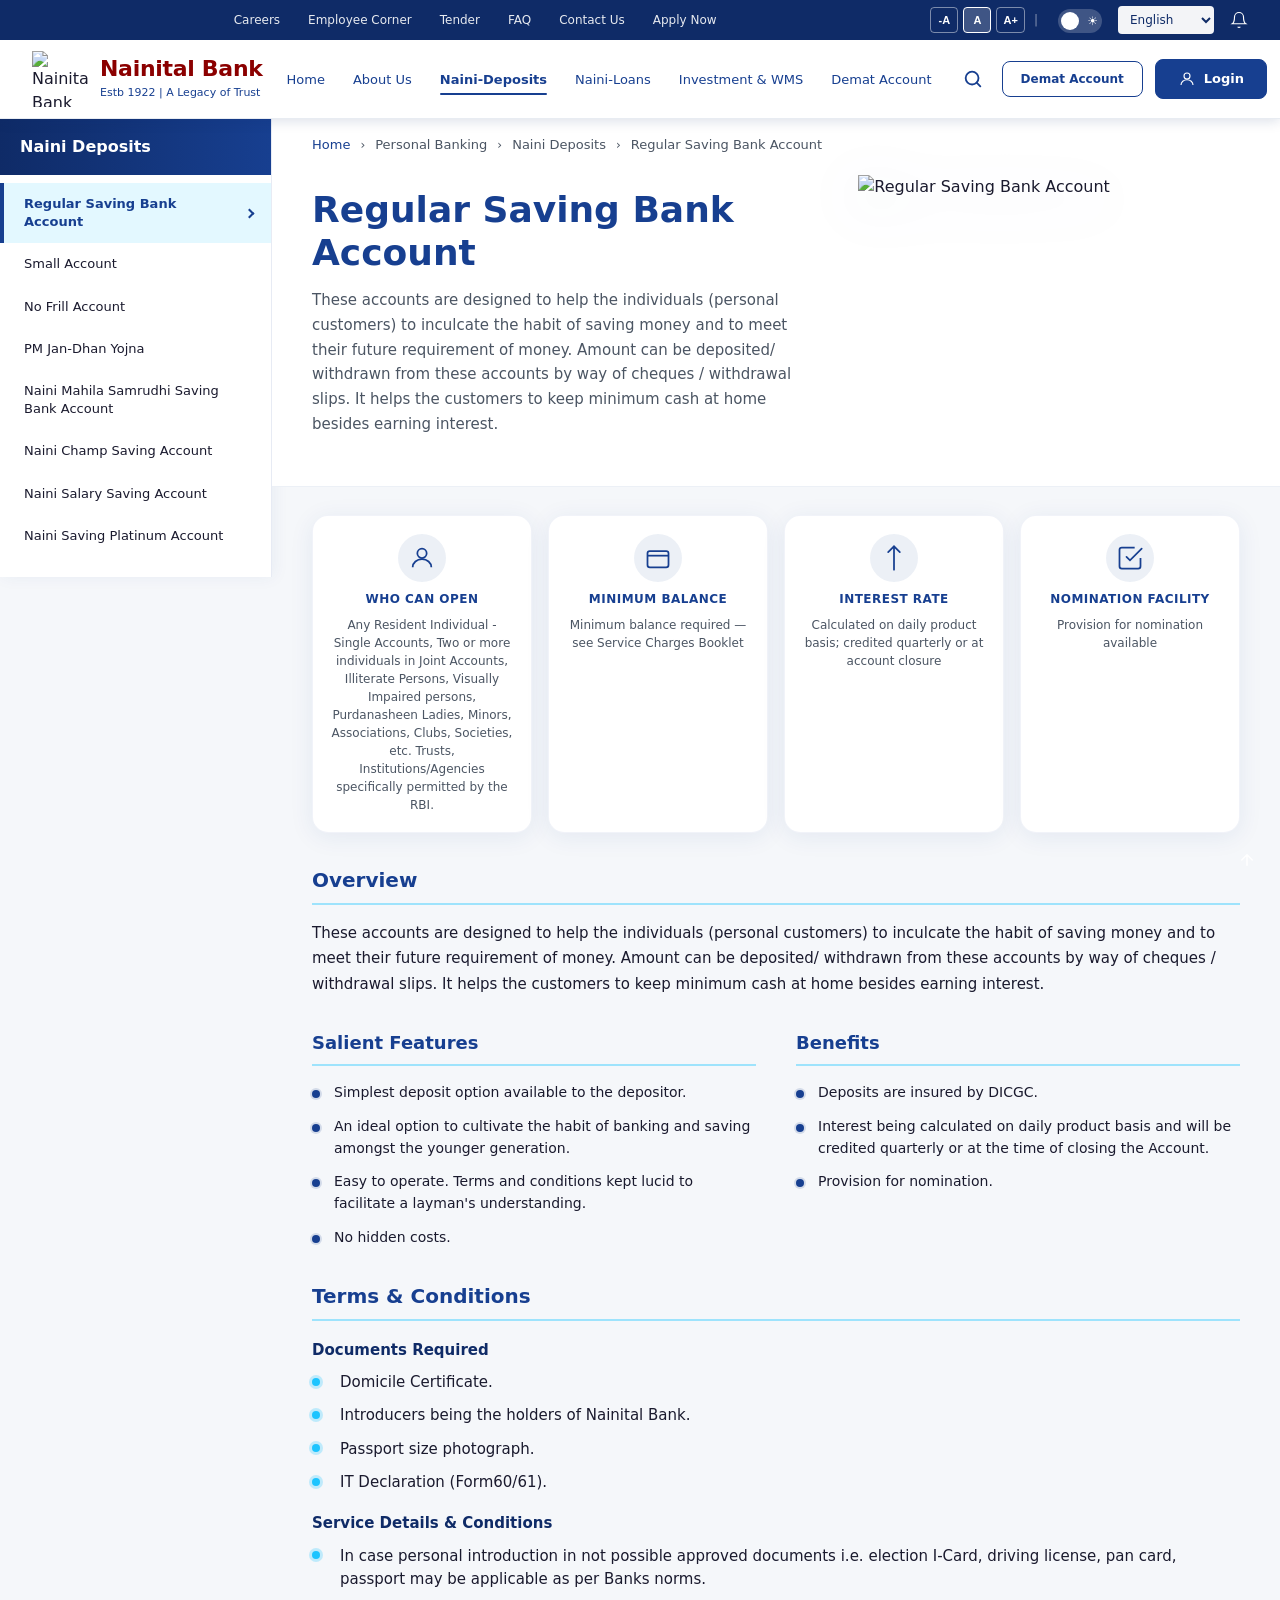
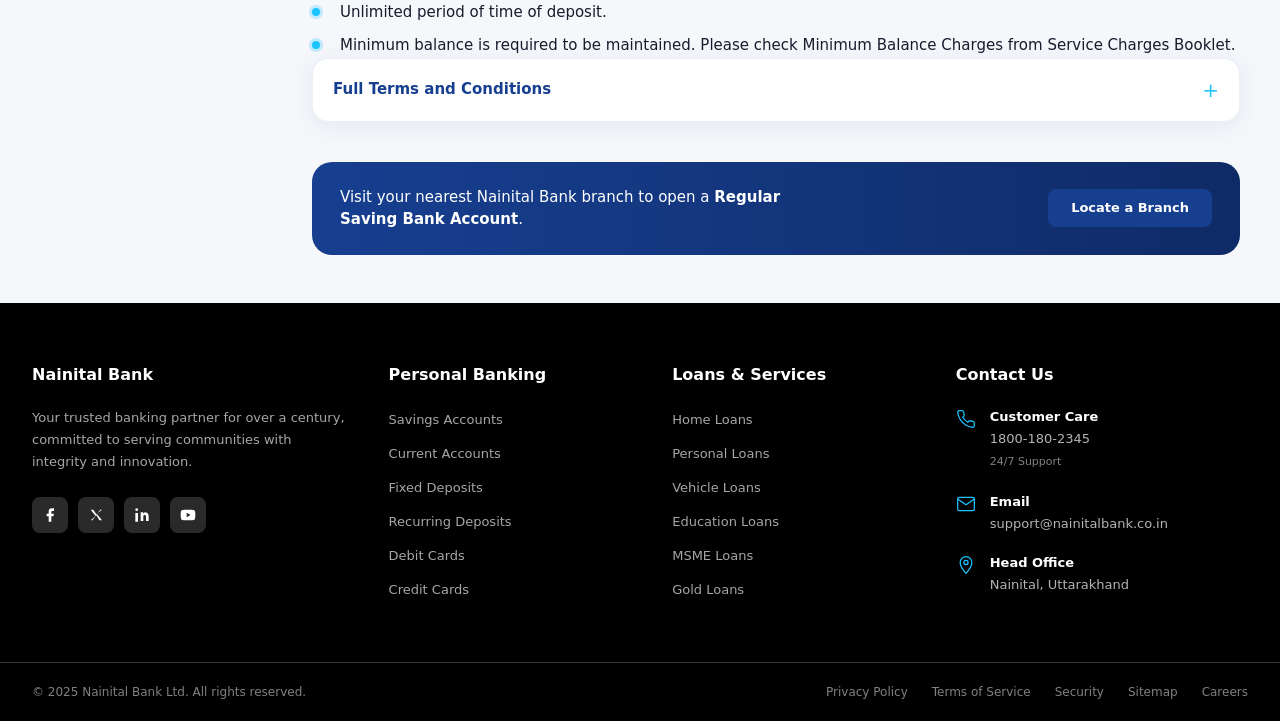
==== commit 8daec220: "Add files via upload" ====
--- a/naini-deposits.html
+++ b/naini-deposits.html
@@ -1,1079 +1,1070 @@
 <!DOCTYPE html>
+
 <html lang="en">
 <head>
-  <meta charset="UTF-8">
-  <meta name="viewport" content="width=device-width, initial-scale=1.0">
-  <meta name="description" content="Naini Deposits — savings accounts including Regular Saving, Small Account, PM Jan-Dhan, Mahila Samrudhi, Champ, Salary, and Platinum from Nainital Bank.">
-  <title>Naini Deposits | Nainital Bank</title>
-  <link rel="preconnect" href="https://fonts.googleapis.com">
-  <link rel="preconnect" href="https://fonts.gstatic.com" crossorigin>
-  <link rel="stylesheet" href="css/base.css">
-  <link rel="stylesheet" href="css/deposits.css">
-  <link rel="stylesheet" href="https://fonts.googleapis.com/css2?family=Noto+Sans:wght@400;600;700&family=Noto+Sans+Devanagari:wght@400;600;700&display=swap">
+<meta charset="utf-8"/>
+<meta content="width=device-width, initial-scale=1.0" name="viewport"/>
+<meta content="Naini Deposits — savings accounts including Regular Saving, Small Account, PM Jan-Dhan, Mahila Samrudhi, Champ, Salary, and Platinum from Nainital Bank." name="description"/>
+<title>Naini Deposits | Nainital Bank</title>
+<link href="https://fonts.googleapis.com" rel="preconnect"/>
+<link crossorigin="" href="https://fonts.gstatic.com" rel="preconnect"/>
+<link href="css/base.css" rel="stylesheet"/>
+<link href="css/deposits.css" rel="stylesheet"/>
+<link href="https://fonts.googleapis.com/css2?family=Noto+Sans:wght@400;600;700&amp;family=Noto+Sans+Devanagari:wght@400;600;700&amp;display=swap" rel="stylesheet"/>
+<link as="image" href="images/regularsavingbankaccount.png" rel="preload"/>
+<link as="image" href="images/nainidepositbackgroung.png" rel="preload"/>
+<script>
+  if ('scrollRestoration' in history) history.scrollRestoration = 'manual';
+</script>
 </head>
 <body class="deposits-hub-page">
-  <a href="#main-content" class="skip-link">Skip to main content</a>
-
-  <!-- Site header -->
-  <header class="site-header" role="banner">
-    <div class="ux4g-accessibility-bar header-top"  aria-label="Accessibility and language options">
-      <div class="container header-top-inner">
-        <nav class="header-top-nav"  aria-label="Utility navigation">
-          <a href="#" >Careers</a>
-          <a href="#" >Employee Corner</a>
-          <a href="#" >Tender</a>
-          <a href="#" >FAQ</a>
-          <a href="#" >Contact Us</a>
-          <a href="#" class="apply-now-link" >Apply Now</a>
-        </nav>
-        <div class="header-top-right nb-accessibility-controls">
-          <span class="nb-font-size-controls d-none d-md-inline"  aria-label="Text size">
-            <button type="button" id="nb-font-decrease" class="nb-font-btn"  aria-label="Decrease text size">-A</button>
-            <button type="button" id="nb-font-reset" class="nb-font-btn nb-font-btn-active"  aria-label="Reset text size">A</button>
-            <button type="button" id="nb-font-increase" class="nb-font-btn"  aria-label="Increase text size">A+</button>
-            <span class="nb-partition" aria-hidden="true">|</span>
-          </span>
-          <span class="nb-theme-toggle-wrap" title="Light / dark mode">
-            <input type="checkbox" class="nb-theme-input" id="nb-theme-toggle"  aria-label="Toggle dark mode">
-            <label for="nb-theme-toggle" class="nb-theme-label">
-              <span class="nb-theme-icon" aria-hidden="true">&#9790;</span>
-              <span class="nb-theme-icon" aria-hidden="true">&#9728;</span>
-              <span class="nb-theme-ball"></span>
-            </label>
-          </span>
-          <span class="nb-language-wrap">
-            <label for="nb-language" class="visually-hidden">Select language</label>
-            <select name="language" id="nb-language" class="nb-lang-select">
-              <option value="en" selected>English</option>
-              <option value="hi">हिन्दी</option>
-            </select>
-          </span>
-          <a href="#" class="icon-btn"  aria-label="Notifications">
-            <svg width="18" height="18" viewBox="0 0 24 24" fill="none" aria-hidden="true"><path d="M18 8A6 6 0 0 0 6 8c0 7-3 9-3 9h18s-3-2-3-9M13.73 21a2 2 0 0 1-3.46 0" stroke="currentColor" stroke-width="1.5"/></svg>
-          </a>
-        </div>
-      </div>
-    </div>
-
-    <div class="header-main">
-      <div class="container header-main-inner">
-        <a href="index.html" class="logo-block">
-          <img src="images/logo.png" alt="Nainital Bank"  class="logo-img" width="56" height="56" decoding="async">
-          <div class="logo-text">
-            <span class="logo-title" id="site-title">Nainital Bank</span>
-            <p class="logo-subtitle" >Estb 1922 | A Legacy of Trust</p>
-          </div>
-        </a>
-        <button class="mobile-menu-btn"  aria-label="Open menu" aria-expanded="false" aria-controls="main-nav">
-          <svg width="22" height="22" viewBox="0 0 24 24" fill="none" aria-hidden="true"><path d="M3 6h18M3 12h18M3 18h18" stroke="currentColor" stroke-width="1.6" stroke-linecap="round"/></svg>
-        </button>
-
-        <nav class="main-navbar" id="main-nav"  aria-label="Main navigation">
-          <ul class="main-nav-list">
-            <li><a href="index.html" >Home</a></li>
-            <li><a href="#" >About Us</a></li>
-            <li><a href="naini-deposits.html" class="nav-active" aria-current="page" >Naini-Deposits</a></li>
-            <li><a href="#" >Naini-Loans</a></li>
-            <li><a href="#" >Investment &amp; WMS</a></li>
-            <li><a href="#" >Demat Account</a></li>
-          </ul>
-        </nav>
-
-        <div class="header-actions">
-          <button type="button" class="search-btn"  aria-label="Search">
-            <svg width="22" height="22" viewBox="0 0 24 24" fill="none"><circle cx="11" cy="11" r="7" stroke="currentColor" stroke-width="2"/><path d="M20 20l-4-4" stroke="currentColor" stroke-width="2" stroke-linecap="round"/></svg>
-          </button>
-          <a href="#" class="btn btn-outline-primary btn-demat" >Demat Account</a>
-          <a href="#" class="btn btn-primary btn-login">
-            <svg width="18" height="18" viewBox="0 0 24 24" fill="none" aria-hidden="true"><circle cx="12" cy="8" r="4" stroke="currentColor" stroke-width="1.5"/><path d="M4 20c0-4 3.6-7 8-7s8 3 8 7" stroke="currentColor" stroke-width="1.5"/></svg>
-            <span >Login</span>
-          </a>
-        </div>
-      </div>
-    </div>
-  </header>
-
-  <!-- Naini Deposits hub (CSS-only tabs via radio inputs) -->
-  <main id="main-content" tabindex="-1">
-    <div class="deposits-hub-shell">
-      <input type="radio" name="dep-account" id="dep-regular" class="deposits-radio" checked>
-      <input type="radio" name="dep-account" id="dep-small" class="deposits-radio">
-      <input type="radio" name="dep-account" id="dep-nofrill" class="deposits-radio">
-      <input type="radio" name="dep-account" id="dep-pmjdy" class="deposits-radio">
-      <input type="radio" name="dep-account" id="dep-mahila" class="deposits-radio">
-      <input type="radio" name="dep-account" id="dep-champ" class="deposits-radio">
-      <input type="radio" name="dep-account" id="dep-salary" class="deposits-radio">
-      <input type="radio" name="dep-account" id="dep-platinum" class="deposits-radio">
-
-      <div class="deposits-hub-layout">
-        <aside class="deposits-sidebar" aria-label="Savings account products">
-          <p class="deposits-sidebar-brand">Naini Deposits</p>
-          <div class="deposits-nav-mobile-wrap" role="navigation" aria-label="Select account">
-            <label for="dep-regular" class="deposits-mobile-option">Regular Saving Bank Account</label>
-            <label for="dep-small" class="deposits-mobile-option">Small Account</label>
-            <label for="dep-nofrill" class="deposits-mobile-option">No Frill Account</label>
-            <label for="dep-pmjdy" class="deposits-mobile-option">PM Jan-Dhan Yojna</label>
-            <label for="dep-mahila" class="deposits-mobile-option">Naini Mahila Samrudhi Saving Bank Account</label>
-            <label for="dep-champ" class="deposits-mobile-option">Naini Champ Saving Account</label>
-            <label for="dep-salary" class="deposits-mobile-option">Naini Salary Saving Account</label>
-            <label for="dep-platinum" class="deposits-mobile-option">Naini Saving Platinum Account</label>
-          </div>
-          <ul class="deposits-nav-list" role="tablist" aria-orientation="vertical">
-            <li role="presentation"><label for="dep-regular" class="deposits-nav-item" role="tab">Regular Saving Bank Account</label></li>
-            <li role="presentation"><label for="dep-small" class="deposits-nav-item" role="tab">Small Account</label></li>
-            <li role="presentation"><label for="dep-nofrill" class="deposits-nav-item" role="tab">No Frill Account</label></li>
-            <li role="presentation"><label for="dep-pmjdy" class="deposits-nav-item" role="tab">PM Jan-Dhan Yojna</label></li>
-            <li role="presentation"><label for="dep-mahila" class="deposits-nav-item" role="tab">Naini Mahila Samrudhi Saving Bank Account</label></li>
-            <li role="presentation"><label for="dep-champ" class="deposits-nav-item" role="tab">Naini Champ Saving Account</label></li>
-            <li role="presentation"><label for="dep-salary" class="deposits-nav-item" role="tab">Naini Salary Saving Account</label></li>
-            <li role="presentation"><label for="dep-platinum" class="deposits-nav-item" role="tab">Naini Saving Platinum Account</label></li>
-          </ul>
-        </aside>
-
-        <div class="deposits-main">
-          <div class="deposits-panel">
-
-            <!-- Account: Regular Saving Bank -->
-            <article class="deposits-account-panel" id="panel-regular" role="tabpanel" aria-labelledby="title-regular">
-              <header class="deposits-account-hero">
-                <nav class="deposits-breadcrumb" aria-label="Breadcrumb">
-                  <a href="index.html">Home</a>
-                  <span class="deposits-breadcrumb-sep" aria-hidden="true">›</span>
-                  <span>Personal Banking</span>
-                  <span class="deposits-breadcrumb-sep" aria-hidden="true">›</span>
-                  <span>Naini Deposits</span>
-                  <span class="deposits-breadcrumb-sep" aria-hidden="true">›</span>
-                  <span aria-current="page">Regular Saving Bank Account</span>
-                </nav>
-                <div class="deposits-account-hero-grid">
-                  <div class="deposits-account-hero-copy">
-                    <h1 class="deposits-account-hero-title" id="title-regular">Regular Saving Bank Account</h1>
-                    <p class="deposits-account-hero-tagline">These accounts are designed to help the individuals (personal customers) to inculcate the habit of saving money and to meet their future requirement of money. Amount can be deposited/ withdrawn from these accounts by way of cheques / withdrawal slips. It helps the customers to keep minimum cash at home besides earning interest.</p>
-                  </div>
-                  <div class="deposits-account-hero-visual">
-                    <img src="images/regularsavingbankaccount.png" alt="Regular Saving Bank Account" width="380" height="280" loading="lazy" decoding="async">
-                  </div>
-                </div>
-              </header>
-              <div class="deposits-account-body">
-                <div class="deposits-quick-bar" role="list">
-                  <div class="deposits-quick-item" role="listitem">
-                    <span class="deposits-quick-icon"><svg width="28" height="28" viewBox="0 0 24 24" fill="none" aria-hidden="true"><circle cx="12" cy="8" r="4" stroke="currentColor" stroke-width="1.5"/><path d="M4 20c0-4 3.6-7 8-7s8 3 8 7" stroke="currentColor" stroke-width="1.5"/></svg></span>
-                    <span class="deposits-quick-label">Who Can Open</span>
-                    <span class="deposits-quick-value">Any Resident Individual - Single Accounts, Two or more individuals in Joint Accounts, Illiterate Persons, Visually Impaired persons, Purdanasheen Ladies, Minors, Associations, Clubs, Societies, etc. Trusts, Institutions/Agencies specifically permitted by the RBI.</span>
-                  </div>
-                  <div class="deposits-quick-item" role="listitem">
-                    <span class="deposits-quick-icon"><svg width="28" height="28" viewBox="0 0 24 24" fill="none" aria-hidden="true"><rect x="3" y="6" width="18" height="14" rx="2" stroke="currentColor" stroke-width="1.5"/><path d="M3 10h18" stroke="currentColor" stroke-width="1.5"/></svg></span>
-                    <span class="deposits-quick-label">Minimum Balance</span>
-                    <span class="deposits-quick-value">Minimum balance required — see Service Charges Booklet</span>
-                  </div>
-                  <div class="deposits-quick-item" role="listitem">
-                    <span class="deposits-quick-icon"><svg width="28" height="28" viewBox="0 0 24 24" fill="none" aria-hidden="true"><path d="M12 2v20M17 7l-5-5-5 5" stroke="currentColor" stroke-width="1.5" stroke-linecap="round"/></svg></span>
-                    <span class="deposits-quick-label">Interest Rate</span>
-                    <span class="deposits-quick-value">Calculated on daily product basis; credited quarterly or at account closure</span>
-                  </div>
-                  <div class="deposits-quick-item" role="listitem">
-                    <span class="deposits-quick-icon"><svg width="28" height="28" viewBox="0 0 24 24" fill="none" aria-hidden="true"><path d="M9 11l3 3L22 4" stroke="currentColor" stroke-width="1.5" stroke-linecap="round"/><path d="M21 12v7a2 2 0 0 1-2 2H5a2 2 0 0 1-2-2V5a2 2 0 0 1 2-2h11" stroke="currentColor" stroke-width="1.5"/></svg></span>
-                    <span class="deposits-quick-label">Nomination Facility</span>
-                    <span class="deposits-quick-value">Provision for nomination available</span>
-                  </div>
-                </div>
-                <section class="deposits-block">
-                  <h2 class="deposits-block-title">Overview</h2>
-                  <p class="deposits-overview-text">These accounts are designed to help the individuals (personal customers) to inculcate the habit of saving money and to meet their future requirement of money. Amount can be deposited/ withdrawn from these accounts by way of cheques / withdrawal slips. It helps the customers to keep minimum cash at home besides earning interest.</p>
-                </section>
-                <section class="deposits-block">
-                  <div class="deposits-features-row">
-                    <div class="deposits-features-col">
-                      <h2 class="deposits-block-title">Salient Features</h2>
-                      <ul class="deposits-bullet-list">
-                        <li>Simplest deposit option available to the depositor.</li>
-                        <li>An ideal option to cultivate the habit of banking and saving amongst the younger generation.</li>
-                        <li>Easy to operate. Terms and conditions kept lucid to facilitate a layman's understanding.</li>
-                        <li>No hidden costs.</li>
-                      </ul>
-                    </div>
-                    <div class="deposits-features-col">
-                      <h2 class="deposits-block-title">Benefits</h2>
-                      <ul class="deposits-bullet-list">
-                        <li>Deposits are insured by DICGC.</li>
-                        <li>Interest being calculated on daily product basis and will be credited quarterly or at the time of closing the Account.</li>
-                        <li>Provision for nomination.</li>
-                      </ul>
-                    </div>
-                  </div>
-                </section>
-                <section class="deposits-block" aria-labelledby="sec-regular-4">
-                  <h2 class="deposits-block-title" id="sec-regular-4">Terms &amp; Conditions</h2>
-                  <h3 class="deposits-subtitle">Documents Required</h3>
-                  <ul class="deposits-check-list">
-                    <li>Domicile Certificate.</li>
-                    <li>Introducers being the holders of Nainital Bank.</li>
-                    <li>Passport size photograph.</li>
-                    <li>IT Declaration (Form60/61).</li>
-                  </ul>
-                  <h3 class="deposits-subtitle">Service Details &amp; Conditions</h3>
-                  <ul class="deposits-check-list">
-                    <li>In case personal introduction in not possible approved documents i.e. election I-Card, driving license, pan card, passport may be applicable as per Banks norms.</li>
-                    <li>Unlimited period of time of deposit.</li>
-                    <li>Minimum balance is required to be maintained. Please check Minimum Balance Charges from Service Charges Booklet.</li>
-                  </ul>
-                  <details class="deposits-accordion">
-                    <summary>Full Terms and Conditions</summary>
-                    <div class="deposits-accordion-body">
-                      <ul class="deposits-check-list">
-                        <li>Domicile Certificate.</li>
-                        <li>Introducers being the holders of Nainital Bank.</li>
-                        <li>Passport size photograph.</li>
-                        <li>IT Declaration (Form60/61).</li>
-                        <li>In case personal introduction in not possible approved documents i.e. election I-Card, driving license, pan card, passport may be applicable as per Banks norms.</li>
-                        <li>Unlimited period of time of deposit.</li>
-                        <li>Minimum balance is required to be maintained. Please check Minimum Balance Charges from Service Charges Booklet.</li>
-                      </ul>
-                    </div>
-                  </details>
-                </section>
-                <div class="deposits-cta-bar">
-                  <p>Visit your nearest Nainital Bank branch to open a <strong>Regular Saving Bank Account</strong>.</p>
-                  <a href="#" class="btn btn-primary">Locate a Branch</a>
-                </div>
-              </div>
-            </article>
-
-            <!-- Account: Small -->
-            <article class="deposits-account-panel" id="panel-small" role="tabpanel" aria-labelledby="title-small">
-              <header class="deposits-account-hero">
-                <nav class="deposits-breadcrumb" aria-label="Breadcrumb">
-                  <a href="index.html">Home</a>
-                  <span class="deposits-breadcrumb-sep" aria-hidden="true">›</span>
-                  <span>Personal Banking</span>
-                  <span class="deposits-breadcrumb-sep" aria-hidden="true">›</span>
-                  <span>Naini Deposits</span>
-                  <span class="deposits-breadcrumb-sep" aria-hidden="true">›</span>
-                  <span aria-current="page">Small Account</span>
-                </nav>
-                <div class="deposits-account-hero-grid">
-                  <div class="deposits-account-hero-copy">
-                    <h1 class="deposits-account-hero-title" id="title-small">Small Account</h1>
-                    <p class="deposits-account-hero-tagline">Small Account is like a saving account but enable a common man to open Bank account free of cost with liberalized KYC rule. Nainital Bank offers small account to its customer with simplified account opening procedure.</p>
-                  </div>
-                  <div class="deposits-account-hero-visual">
-                    <img src="images/smallaccount.png" alt="Small Account" width="380" height="280" loading="lazy" decoding="async">
-                  </div>
-                </div>
-              </header>
-              <div class="deposits-account-body">
-                <div class="deposits-quick-bar" role="list">
-                  <div class="deposits-quick-item" role="listitem">
-                    <span class="deposits-quick-icon"><svg width="28" height="28" viewBox="0 0 24 24" fill="none" aria-hidden="true"><circle cx="12" cy="8" r="4" stroke="currentColor" stroke-width="1.5"/><path d="M4 20c0-4 3.6-7 8-7s8 3 8 7" stroke="currentColor" stroke-width="1.5"/></svg></span>
-                    <span class="deposits-quick-label">Who Can Open</span>
-                    <span class="deposits-quick-value">Any Resident Individual - Single Accounts, Two or more individuals in Joint Accounts, Illiterate Persons, Visually Impaired persons, Purdanasheen Ladies, Minors, Associations, Clubs, Societies, etc. Trusts, Institutions/Agencies specifically permitted by the RBI.</span>
-                  </div>
-                  <div class="deposits-quick-item" role="listitem">
-                    <span class="deposits-quick-icon"><svg width="28" height="28" viewBox="0 0 24 24" fill="none" aria-hidden="true"><rect x="3" y="6" width="18" height="14" rx="2" stroke="currentColor" stroke-width="1.5"/><path d="M3 10h18" stroke="currentColor" stroke-width="1.5"/></svg></span>
-                    <span class="deposits-quick-label">Minimum Balance</span>
-                    <span class="deposits-quick-value">No minimum balance charges</span>
-                  </div>
-                  <div class="deposits-quick-item" role="listitem">
-                    <span class="deposits-quick-icon"><svg width="28" height="28" viewBox="0 0 24 24" fill="none" aria-hidden="true"><path d="M12 2v20M17 7l-5-5-5 5" stroke="currentColor" stroke-width="1.5" stroke-linecap="round"/></svg></span>
-                    <span class="deposits-quick-label">Interest Rate</span>
-                    <span class="deposits-quick-value">Calculated on daily product basis; credited quarterly or at account closure</span>
-                  </div>
-                  <div class="deposits-quick-item" role="listitem">
-                    <span class="deposits-quick-icon"><svg width="28" height="28" viewBox="0 0 24 24" fill="none" aria-hidden="true"><path d="M9 11l3 3L22 4" stroke="currentColor" stroke-width="1.5" stroke-linecap="round"/><path d="M21 12v7a2 2 0 0 1-2 2H5a2 2 0 0 1-2-2V5a2 2 0 0 1 2-2h11" stroke="currentColor" stroke-width="1.5"/></svg></span>
-                    <span class="deposits-quick-label">Nomination Facility</span>
-                    <span class="deposits-quick-value">As per savings account norms</span>
-                  </div>
-                </div>
-                <section class="deposits-block">
-                  <h2 class="deposits-block-title">Overview</h2>
-                  <p class="deposits-overview-text">Small Account is like a saving account but enable a common man to open Bank account free of cost with liberalized KYC rule. Nainital Bank offers small account to its customer with simplified account opening procedure.</p>
-                </section>
-                <section class="deposits-block">
-                  <div class="deposits-features-row">
-                    <div class="deposits-features-col">
-                      <h2 class="deposits-block-title">Salient Features</h2>
-                      <ul class="deposits-bullet-list">
-                        <li>Simplest deposit option available to the depositor.</li>
-                        <li>An ideal option to cultivate the habit of banking and saving amongst the common people.</li>
-                        <li>Easy to operate. Terms and conditions kept lucid to facilitate a layman's understanding.</li>
-                        <li>No hidden costs.</li>
-                        <li>Liberalized KYC Norms for account opening.</li>
-                      </ul>
-                    </div>
-                    <div class="deposits-features-col">
-                      <h2 class="deposits-block-title">Benefits</h2>
-                      <ul class="deposits-bullet-list">
-                        <li>No minimum Balance Charges.</li>
-                        <li>Interest being calculated on daily product basis and will be credited quarterly or at the time of closing the Account.</li>
-                      </ul>
-                    </div>
-                  </div>
-                </section>
-                <section class="deposits-block" aria-labelledby="sec-small-4">
-                  <h2 class="deposits-block-title" id="sec-small-4">Limitation</h2>
-                  <div class="deposits-callout">
-                    <ul class="deposits-check-list">
-                      <li>The aggregate of all credits in a financial year does not exceed rupees one lakh,</li>
-                      <li>The aggregate of all withdrawals and transfers in a month does not exceed rupees ten thousand.</li>
-                      <li>The balance at any point of time does not exceed rupees fifty thousand.</li>
-                      <li>A small account shall remain operational initially for a period of twelve months, and thereafter for a further period of twelve months if the account holder provides evidence before the bank for any of the officially valid documents within twelve months of the opening of the said account, with the entire relaxation provisions to be reviewed in respect of the said account after twenty four months.</li>
-                      <li>Conversion of Small account to regular Savings Bank account would be done by the Bank's branch on full compliance with KYC requirement.</li>
-                    </ul>
-                  </div>
-                </section>
-                <div class="deposits-cta-bar">
-                  <p>Visit your nearest Nainital Bank branch to open a <strong>Small Account</strong>.</p>
-                  <a href="#" class="btn btn-primary">Locate a Branch</a>
-                </div>
-              </div>
-            </article>
-
-            <!-- Account: No Frill -->
-            <article class="deposits-account-panel" id="panel-nofrill" role="tabpanel" aria-labelledby="title-nofrill">
-              <header class="deposits-account-hero">
-                <nav class="deposits-breadcrumb" aria-label="Breadcrumb">
-                  <a href="index.html">Home</a>
-                  <span class="deposits-breadcrumb-sep" aria-hidden="true">›</span>
-                  <span>Personal Banking</span>
-                  <span class="deposits-breadcrumb-sep" aria-hidden="true">›</span>
-                  <span>Naini Deposits</span>
-                  <span class="deposits-breadcrumb-sep" aria-hidden="true">›</span>
-                  <span aria-current="page">No Frill Account</span>
-                </nav>
-                <div class="deposits-account-hero-grid">
-                  <div class="deposits-account-hero-copy">
-                    <h1 class="deposits-account-hero-title" id="title-nofrill">No Frill Account</h1>
-                    <p class="deposits-account-hero-tagline">All the accounts opened earlier as 'no-frills' account vide UBD.BPD.Cir.No.19/13.01.000/2005-06 dated November 24, 2005 should be renamed as BSBDA as per instructions contained in paragraph 2 of our Circular UBD.BPD.Cir.No.5/13.01.000/2012-13 dated August 17, 2012. It provides necessary banking facility while you need not to maintain minimum balance.</p>
-                  </div>
-                  <div class="deposits-account-hero-visual">
-                    <img src="images/nofrillaccount.png" alt="No Frill Account" width="380" height="280" loading="lazy" decoding="async">
-                  </div>
-                </div>
-              </header>
-              <div class="deposits-account-body">
-                <div class="deposits-quick-bar" role="list">
-                  <div class="deposits-quick-item" role="listitem">
-                    <span class="deposits-quick-icon"><svg width="28" height="28" viewBox="0 0 24 24" fill="none" aria-hidden="true"><circle cx="12" cy="8" r="4" stroke="currentColor" stroke-width="1.5"/><path d="M4 20c0-4 3.6-7 8-7s8 3 8 7" stroke="currentColor" stroke-width="1.5"/></svg></span>
-                    <span class="deposits-quick-label">Who Can Open</span>
-                    <span class="deposits-quick-value">See eligibility section below.</span>
-                  </div>
-                  <div class="deposits-quick-item" role="listitem">
-                    <span class="deposits-quick-icon"><svg width="28" height="28" viewBox="0 0 24 24" fill="none" aria-hidden="true"><rect x="3" y="6" width="18" height="14" rx="2" stroke="currentColor" stroke-width="1.5"/><path d="M3 10h18" stroke="currentColor" stroke-width="1.5"/></svg></span>
-                    <span class="deposits-quick-label">Minimum Balance</span>
-                    <span class="deposits-quick-value">No minimum balance required (BSBDA)</span>
-                  </div>
-                  <div class="deposits-quick-item" role="listitem">
-                    <span class="deposits-quick-icon"><svg width="28" height="28" viewBox="0 0 24 24" fill="none" aria-hidden="true"><path d="M12 2v20M17 7l-5-5-5 5" stroke="currentColor" stroke-width="1.5" stroke-linecap="round"/></svg></span>
-                    <span class="deposits-quick-label">Interest Rate</span>
-                    <span class="deposits-quick-value">As per BSBDA / savings account guidelines</span>
-                  </div>
-                  <div class="deposits-quick-item" role="listitem">
-                    <span class="deposits-quick-icon"><svg width="28" height="28" viewBox="0 0 24 24" fill="none" aria-hidden="true"><path d="M9 11l3 3L22 4" stroke="currentColor" stroke-width="1.5" stroke-linecap="round"/><path d="M21 12v7a2 2 0 0 1-2 2H5a2 2 0 0 1-2-2V5a2 2 0 0 1 2-2h11" stroke="currentColor" stroke-width="1.5"/></svg></span>
-                    <span class="deposits-quick-label">Nomination Facility</span>
-                    <span class="deposits-quick-value">Nomination facility is available</span>
-                  </div>
-                </div>
-                <section class="deposits-block">
-                  <h2 class="deposits-block-title">Overview</h2>
-                  <p class="deposits-overview-text">All the accounts opened earlier as 'no-frills' account vide UBD.BPD.Cir.No.19/13.01.000/2005-06 dated November 24, 2005 should be renamed as BSBDA as per instructions contained in paragraph 2 of our Circular UBD.BPD.Cir.No.5/13.01.000/2012-13 dated August 17, 2012. It provides necessary banking facility while you need not to maintain minimum balance.</p>
-                </section>
-                <section class="deposits-block">
-                  <div class="deposits-features-row">
-                    <div class="deposits-features-col">
-                      <h2 class="deposits-block-title">Salient Features</h2>
-                      <ul class="deposits-bullet-list">
-                        <li>All resident individuals eligible to open a "BSBDA-No Frills Saving Account" except NRIs, trusts, societies, etc.</li>
-                        <li>Any number of accounts in a family can be opened under this scheme.</li>
-                      </ul>
-                    </div>
-                    <div class="deposits-features-col">
-                      <h2 class="deposits-block-title">Benefits</h2>
-                      <ul class="deposits-bullet-list">
-                        <li>Nomination facility is available.</li>
-                      </ul>
-                    </div>
-                  </div>
-                </section>
-                <section class="deposits-block" aria-labelledby="sec-nofrill-3">
-                  <h2 class="deposits-block-title" id="sec-nofrill-3">Terms and Conditions</h2>
-                  <h3 class="deposits-subtitle">Documents Required</h3>
-                  <ul class="deposits-check-list">
-                    <li>This account shall not have the requirement of any minimum balance.</li>
-                    <li>Facility of ATM card or ATM-cum-Debit Card;</li>
-                  </ul>
-                  <h3 class="deposits-subtitle">Service Details &amp; Conditions</h3>
-                  <ul class="deposits-check-list">
-                    <li>Basic Savings Bank Deposit Account’ which will offer following minimum common facilities to all their customers:</li>
-                    <li>The ‘Basic Savings Bank Deposit Account’ should be considered a normal banking service available to all.</li>
-                    <li>The services available in the account will include deposit and withdrawal of cash at bank branch as well as ATMs; receipt/credit of money through electronic payment channels or by means of deposit/collection of cheques drawn by Central/State Government agencies and departments;</li>
-                    <li>While there will be no limit on the number of deposits that can be made in a month, account holders will be allowed a maximum of four withdrawals in a month, including ATM withdrawals; and</li>
-                    <li>The above facilities will be provided without any charges. Further, no charge will be levied for non-operation/activation of in-operative ‘Basic Savings Bank Deposit Account’ and No other saving account can be opened.</li>
-                    <li>Note: If at any point of time the balance in the NO FRILL ACCOUNT exceeds Rs. 50,000/- or total credits in the account in a year exceed Rs.1,00,000/-, the account will be kept deactivated and can only be re-activated as a Regular Saving Account after completion of KYC formalities.</li>
-                  </ul>
-                  <details class="deposits-accordion">
-                    <summary>Full Terms and Conditions</summary>
-                    <div class="deposits-accordion-body">
-                      <ul class="deposits-check-list">
-                        <li>Basic Savings Bank Deposit Account’ which will offer following minimum common facilities to all their customers:</li>
-                        <li>The ‘Basic Savings Bank Deposit Account’ should be considered a normal banking service available to all.</li>
-                        <li>This account shall not have the requirement of any minimum balance.</li>
-                        <li>The services available in the account will include deposit and withdrawal of cash at bank branch as well as ATMs; receipt/credit of money through electronic payment channels or by means of deposit/collection of cheques drawn by Central/State Government agencies and departments;</li>
-                        <li>While there will be no limit on the number of deposits that can be made in a month, account holders will be allowed a maximum of four withdrawals in a month, including ATM withdrawals; and</li>
-                        <li>Facility of ATM card or ATM-cum-Debit Card;</li>
-                        <li>The above facilities will be provided without any charges. Further, no charge will be levied for non-operation/activation of in-operative ‘Basic Savings Bank Deposit Account’ and No other saving account can be opened.</li>
-                        <li>Note: If at any point of time the balance in the NO FRILL ACCOUNT exceeds Rs. 50,000/- or total credits in the account in a year exceed Rs.1,00,000/-, the account will be kept deactivated and can only be re-activated as a Regular Saving Account after completion of KYC formalities.</li>
-                      </ul>
-                    </div>
-                  </details>
-                </section>
-                <div class="deposits-cta-bar">
-                  <p>Visit your nearest Nainital Bank branch to open a <strong>No Frill Account</strong>.</p>
-                  <a href="#" class="btn btn-primary">Locate a Branch</a>
-                </div>
-              </div>
-            </article>
-
-            <!-- Account: PM Jan-Dhan Yojna -->
-            <article class="deposits-account-panel" id="panel-pmjdy" role="tabpanel" aria-labelledby="title-pmjdy">
-              <header class="deposits-account-hero">
-                <nav class="deposits-breadcrumb" aria-label="Breadcrumb">
-                  <a href="index.html">Home</a>
-                  <span class="deposits-breadcrumb-sep" aria-hidden="true">›</span>
-                  <span>Personal Banking</span>
-                  <span class="deposits-breadcrumb-sep" aria-hidden="true">›</span>
-                  <span>Naini Deposits</span>
-                  <span class="deposits-breadcrumb-sep" aria-hidden="true">›</span>
-                  <span aria-current="page">PM Jan-Dhan Yojna</span>
-                </nav>
-                <div class="deposits-account-hero-grid">
-                  <div class="deposits-account-hero-copy">
-                    <h1 class="deposits-account-hero-title" id="title-pmjdy">PM Jan-Dhan Yojna</h1>
-                    <p class="deposits-account-hero-tagline">The Pradhan Mantri Jan Dhan Yojana is an ambitious scheme that will provide a host of benefits including a bank account, insurance and a debit card for all. It is a mega financial inclusion plan under Bank accounts. The ambitious scheme aims to bring poor people into the ambit of the Government's financial programme. It will cover both urban and rural areas and those who open account would get Rupay card. One of the salient features of this scheme is that after remaining active for 6 months the account holder will become eligible for an overdraft of up to Rs 2,500.This will further be enhanced by the bank to Rs 5000 over time</p>
-                  </div>
-                  <div class="deposits-account-hero-visual">
-                    <img src="images/PMJanDhanYojna.png" alt="PM Jan-Dhan Yojna" width="380" height="280" loading="lazy" decoding="async">
-                  </div>
-                </div>
-              </header>
-              <div class="deposits-account-body">
-                <div class="deposits-quick-bar" role="list">
-                  <div class="deposits-quick-item" role="listitem">
-                    <span class="deposits-quick-icon"><svg width="28" height="28" viewBox="0 0 24 24" fill="none" aria-hidden="true"><circle cx="12" cy="8" r="4" stroke="currentColor" stroke-width="1.5"/><path d="M4 20c0-4 3.6-7 8-7s8 3 8 7" stroke="currentColor" stroke-width="1.5"/></svg></span>
-                    <span class="deposits-quick-label">Who Can Open</span>
-                    <span class="deposits-quick-value">See eligibility section below.</span>
-                  </div>
-                  <div class="deposits-quick-item" role="listitem">
-                    <span class="deposits-quick-icon"><svg width="28" height="28" viewBox="0 0 24 24" fill="none" aria-hidden="true"><rect x="3" y="6" width="18" height="14" rx="2" stroke="currentColor" stroke-width="1.5"/><path d="M3 10h18" stroke="currentColor" stroke-width="1.5"/></svg></span>
-                    <span class="deposits-quick-label">Minimum Balance</span>
-                    <span class="deposits-quick-value">No minimum balance required</span>
-                  </div>
-                  <div class="deposits-quick-item" role="listitem">
-                    <span class="deposits-quick-icon"><svg width="28" height="28" viewBox="0 0 24 24" fill="none" aria-hidden="true"><path d="M12 2v20M17 7l-5-5-5 5" stroke="currentColor" stroke-width="1.5" stroke-linecap="round"/></svg></span>
-                    <span class="deposits-quick-label">Interest Rate</span>
-                    <span class="deposits-quick-value">As per PMJDY / savings account guidelines</span>
-                  </div>
-                  <div class="deposits-quick-item" role="listitem">
-                    <span class="deposits-quick-icon"><svg width="28" height="28" viewBox="0 0 24 24" fill="none" aria-hidden="true"><path d="M9 11l3 3L22 4" stroke="currentColor" stroke-width="1.5" stroke-linecap="round"/><path d="M21 12v7a2 2 0 0 1-2 2H5a2 2 0 0 1-2-2V5a2 2 0 0 1 2-2h11" stroke="currentColor" stroke-width="1.5"/></svg></span>
-                    <span class="deposits-quick-label">Nomination Facility</span>
-                    <span class="deposits-quick-value">As per Jan-Dhan account norms</span>
-                  </div>
-                </div>
-                <section class="deposits-block">
-                  <h2 class="deposits-block-title">Overview</h2>
-                  <p class="deposits-overview-text">The Pradhan Mantri Jan Dhan Yojana is an ambitious scheme that will provide a host of benefits including a bank account, insurance and a debit card for all. It is a mega financial inclusion plan under Bank accounts. The ambitious scheme aims to bring poor people into the ambit of the Government's financial programme. It will cover both urban and rural areas and those who open account would get Rupay card. One of the salient features of this scheme is that after remaining active for 6 months the account holder will become eligible for an overdraft of up to Rs 2,500.This will further be enhanced by the bank to Rs 5000 over time</p>
-                </section>
-                <section class="deposits-block">
-                  <div class="deposits-features-row">
-                    <div class="deposits-features-col">
-                      <h2 class="deposits-block-title">Salient Features</h2>
-                      <ul class="deposits-bullet-list">
-                        <li>No minimum Balance required.</li>
-                        <li>An OD facility up to Rs.5000/- after six-month successful operation.</li>
-                      </ul>
-                    </div>
-                    <div class="deposits-features-col">
-                      <h2 class="deposits-block-title">Benefits</h2>
-                      <ul class="deposits-bullet-list">
-                        <li>Free of cost Rupay Card.</li>
-                        <li>Account exempt from charges.</li>
-                      </ul>
-                    </div>
-                  </div>
-                </section>
-                <section class="deposits-block" aria-labelledby="sec-pmjdy-3">
-                  <h2 class="deposits-block-title" id="sec-pmjdy-3">Terms and Conditions</h2>
-                  <h3 class="deposits-subtitle">Documents Required</h3>
-                  <ul class="deposits-check-list">
-                    <li>This account shall not have the requirement of any minimum balance.</li>
-                    <li>Facility of ATM card or ATM-cum-Debit Card;</li>
-                  </ul>
-                  <h3 class="deposits-subtitle">Service Details &amp; Conditions</h3>
-                  <ul class="deposits-check-list">
-                    <li>As per IBA letter No. RB/PMJDY/6733 dated January 24, 2019 with reference to letter F. No. 1l21l2Ol4-FI (Vol. II) (C-69551) dated 24th January, 2019 from the Ministry of Finance, Department of Financial Services on issues raised regarding Pradhan Mantri Jan Dhan Yojana Accounts that Small Accounts opened under PMJDY are made KYC compliant and are treated as regular PMJDY accounts and no restriction on amount of deposit/ withdrawal is imposed on regular KYC compliant accounts as per extant guidelines issued by RBI on BSBD accounts.</li>
-                    <li>Basic Savings Bank Deposit Account' which will offer following minimum common facilities to all their customers:</li>
-                    <li>The ‘Basic Savings Bank Deposit Account' should be considered a normal banking service available to all.</li>
-                    <li>The services available in the account will include deposit and withdrawal of cash at bank branch as well as ATMs; receipt/credit of money through electronic payment channels or by means of deposit/collection of cheques drawn by Central/State Government agencies and departments;</li>
-                    <li>While there will be no limit on the number of deposits that can be made in a month, account holders will be allowed a maximum of four withdrawals in a month, including ATM withdrawals; and</li>
-                    <li>The above facilities will be provided without any charges. Further, no charge will be levied for non-operation/activation of in-operative ‘Basic Savings Bank Deposit Account'.</li>
-                  </ul>
-                  <details class="deposits-accordion">
-                    <summary>Full Terms and Conditions</summary>
-                    <div class="deposits-accordion-body">
-                      <ul class="deposits-check-list">
-                        <li>As per IBA letter No. RB/PMJDY/6733 dated January 24, 2019 with reference to letter F. No. 1l21l2Ol4-FI (Vol. II) (C-69551) dated 24th January, 2019 from the Ministry of Finance, Department of Financial Services on issues raised regarding Pradhan Mantri Jan Dhan Yojana Accounts that Small Accounts opened under PMJDY are made KYC compliant and are treated as regular PMJDY accounts and no restriction on amount of deposit/ withdrawal is imposed on regular KYC compliant accounts as per extant guidelines issued by RBI on BSBD accounts.</li>
-                        <li>Basic Savings Bank Deposit Account' which will offer following minimum common facilities to all their customers:</li>
-                        <li>The ‘Basic Savings Bank Deposit Account' should be considered a normal banking service available to all.</li>
-                        <li>This account shall not have the requirement of any minimum balance.</li>
-                        <li>The services available in the account will include deposit and withdrawal of cash at bank branch as well as ATMs; receipt/credit of money through electronic payment channels or by means of deposit/collection of cheques drawn by Central/State Government agencies and departments;</li>
-                        <li>While there will be no limit on the number of deposits that can be made in a month, account holders will be allowed a maximum of four withdrawals in a month, including ATM withdrawals; and</li>
-                        <li>Facility of ATM card or ATM-cum-Debit Card;</li>
-                        <li>The above facilities will be provided without any charges. Further, no charge will be levied for non-operation/activation of in-operative ‘Basic Savings Bank Deposit Account'.</li>
-                      </ul>
-                    </div>
-                  </details>
-                </section>
-                <div class="deposits-cta-bar">
-                  <p>Visit your nearest Nainital Bank branch to open a <strong>PM Jan-Dhan Yojna</strong>.</p>
-                  <a href="#" class="btn btn-primary">Locate a Branch</a>
-                </div>
-              </div>
-            </article>
-
-            <!-- Account: Naini Mahila Samrudhi -->
-            <article class="deposits-account-panel" id="panel-mahila" role="tabpanel" aria-labelledby="title-mahila">
-              <header class="deposits-account-hero">
-                <nav class="deposits-breadcrumb" aria-label="Breadcrumb">
-                  <a href="index.html">Home</a>
-                  <span class="deposits-breadcrumb-sep" aria-hidden="true">›</span>
-                  <span>Personal Banking</span>
-                  <span class="deposits-breadcrumb-sep" aria-hidden="true">›</span>
-                  <span>Naini Deposits</span>
-                  <span class="deposits-breadcrumb-sep" aria-hidden="true">›</span>
-                  <span aria-current="page">Naini Mahila Samrudhi Saving Bank Account</span>
-                </nav>
-                <div class="deposits-account-hero-grid">
-                  <div class="deposits-account-hero-copy">
-                    <h1 class="deposits-account-hero-title" id="title-mahila">Naini Mahila Samrudhi Saving Bank Account</h1>
-                    <p class="deposits-account-hero-tagline">These accounts are designed to help the women customers to inculcate the habit of saving money and to meet their future requirement of money. Amount can be deposited/ withdrawn from these accounts by way of cheques / withdrawal slips. It helps the customers to keep minimum cash at home besides earning interest.</p>
-                  </div>
-                  <div class="deposits-account-hero-visual">
-                    <img src="images/MahilaSamrudhiSavingBankAccount.png" alt="Naini Mahila Samrudhi Saving Bank Account" width="380" height="280" loading="lazy" decoding="async">
-                  </div>
-                </div>
-              </header>
-              <div class="deposits-account-body">
-                <div class="deposits-quick-bar" role="list">
-                  <div class="deposits-quick-item" role="listitem">
-                    <span class="deposits-quick-icon"><svg width="28" height="28" viewBox="0 0 24 24" fill="none" aria-hidden="true"><circle cx="12" cy="8" r="4" stroke="currentColor" stroke-width="1.5"/><path d="M4 20c0-4 3.6-7 8-7s8 3 8 7" stroke="currentColor" stroke-width="1.5"/></svg></span>
-                    <span class="deposits-quick-label">Who Can Open</span>
-                    <span class="deposits-quick-value">Any Women Resident Individual - Single Accounts, Illiterate Persons, Visually Impaired persons, Purdanasheen Ladies.</span>
-                  </div>
-                  <div class="deposits-quick-item" role="listitem">
-                    <span class="deposits-quick-icon"><svg width="28" height="28" viewBox="0 0 24 24" fill="none" aria-hidden="true"><rect x="3" y="6" width="18" height="14" rx="2" stroke="currentColor" stroke-width="1.5"/><path d="M3 10h18" stroke="currentColor" stroke-width="1.5"/></svg></span>
-                    <span class="deposits-quick-label">Minimum Balance</span>
-                    <span class="deposits-quick-value">QAB: Rs 3,000 (Metro/Urban), Rs 2,000 (Semi-urban), Rs 1,000 (Rural)</span>
-                  </div>
-                  <div class="deposits-quick-item" role="listitem">
-                    <span class="deposits-quick-icon"><svg width="28" height="28" viewBox="0 0 24 24" fill="none" aria-hidden="true"><path d="M12 2v20M17 7l-5-5-5 5" stroke="currentColor" stroke-width="1.5" stroke-linecap="round"/></svg></span>
-                    <span class="deposits-quick-label">Interest Rate</span>
-                    <span class="deposits-quick-value">Calculated on daily product basis; credited quarterly or at account closure</span>
-                  </div>
-                  <div class="deposits-quick-item" role="listitem">
-                    <span class="deposits-quick-icon"><svg width="28" height="28" viewBox="0 0 24 24" fill="none" aria-hidden="true"><path d="M9 11l3 3L22 4" stroke="currentColor" stroke-width="1.5" stroke-linecap="round"/><path d="M21 12v7a2 2 0 0 1-2 2H5a2 2 0 0 1-2-2V5a2 2 0 0 1 2-2h11" stroke="currentColor" stroke-width="1.5"/></svg></span>
-                    <span class="deposits-quick-label">Nomination Facility</span>
-                    <span class="deposits-quick-value">Provision for nomination available</span>
-                  </div>
-                </div>
-                <section class="deposits-block">
-                  <h2 class="deposits-block-title">Overview</h2>
-                  <p class="deposits-overview-text">These accounts are designed to help the women customers to inculcate the habit of saving money and to meet their future requirement of money. Amount can be deposited/ withdrawn from these accounts by way of cheques / withdrawal slips. It helps the customers to keep minimum cash at home besides earning interest. The insurance Protection in Naini Mahila Samriddhi Scheme is now available if the customer avalls Credit Card and the detail of insurance is as follows-- Accidental Death Cover - Rs 15 Lakh Air and Rs 5 Lakhs Non Air. Kindly communicate the same to the customers also.</p>
-                </section>
-                <section class="deposits-block">
-                  <div class="deposits-features-row">
-                    <div class="deposits-features-col">
-                      <h2 class="deposits-block-title">Salient Features</h2>
-                      <ul class="deposits-bullet-list">
-                        <li>Rs 3000/- for Metro/Urban</li>
-                        <li>Rs 2000/- for semi urban</li>
-                        <li>Rs 1000/- for Rural</li>
-                        <li>Simplest deposit option available to the depositor.</li>
-                        <li>An ideal option to cultivate the habit of banking and saving amongst the younger generation.</li>
-                        <li>Easy to operate. Terms and conditions kept lucid to facilitate a layman's understanding.</li>
-                        <li>No hidden costs.</li>
-                      </ul>
-                    </div>
-                    <div class="deposits-features-col">
-                      <h2 class="deposits-block-title">Benefits</h2>
-                      <ul class="deposits-bullet-list">
-                        <li>Current selective Offers on Rupay Debit Card is as under & is subject to change from time to time</li>
-                        <li>25% waiver on annual locker charges.</li>
-                        <li>Free 25 cheque leaves in a year</li>
-                        <li>Sweep facility is available on request only on and above Rs 50,000 in multiple of Rs 10,000 for 90 days.</li>
-                        <li>Reverse sweep will happen in multiple of Rs 10000</li>
-                        <li>Deposits are insured by DICGC.</li>
-                        <li>Interest being calculated on daily product basis and will be credited quarterly or at the time of closing the Account.</li>
-                        <li>Provision for nomination.</li>
-                      </ul>
-                    </div>
-                  </div>
-                </section>
-                <section class="deposits-block" aria-labelledby="sec-mahila-4">
-                  <h2 class="deposits-block-title" id="sec-mahila-4">Terms and Conditions</h2>
-                  <h3 class="deposits-subtitle">Documents Required</h3>
-                  <ul class="deposits-check-list">
-                    <li>Domicile Certificate.</li>
-                    <li>Introducers being the holders of Nainital Bank.</li>
-                    <li>Passport size photograph.</li>
-                    <li>IT Declaration (Form60/61).</li>
-                  </ul>
-                  <h3 class="deposits-subtitle">Service Details &amp; Conditions</h3>
-                  <ul class="deposits-check-list">
-                    <li>In case personal introduction in not possible approved documents i.e. election I-Card, driving license, pan card, passport may be applicable as per Banks norms.</li>
-                    <li>Unlimited period of time of deposit.</li>
-                    <li>Minimum balance is required to be maintained. Please check Minimum Balance Charges from Service Charges Booklet.</li>
-                    <li>Formal documents required Domicile Certificate. Introducers being the holders of Nainital Bank. Passport size photograph. IT Declaration (Form60/61). In case personal introduction in not possible approved documents i.e. election I-Card, driving license, pan card, passport may be applicable as per Banks norms. --></li>
-                  </ul>
-                  <details class="deposits-accordion">
-                    <summary>Full Terms and Conditions</summary>
-                    <div class="deposits-accordion-body">
-                      <ul class="deposits-check-list">
-                        <li>Domicile Certificate.</li>
-                        <li>Introducers being the holders of Nainital Bank.</li>
-                        <li>Passport size photograph.</li>
-                        <li>IT Declaration (Form60/61).</li>
-                        <li>In case personal introduction in not possible approved documents i.e. election I-Card, driving license, pan card, passport may be applicable as per Banks norms.</li>
-                        <li>Unlimited period of time of deposit.</li>
-                        <li>Minimum balance is required to be maintained. Please check Minimum Balance Charges from Service Charges Booklet.</li>
-                        <li>Formal documents required Domicile Certificate. Introducers being the holders of Nainital Bank. Passport size photograph. IT Declaration (Form60/61). In case personal introduction in not possible approved documents i.e. election I-Card, driving license, pan card, passport may be applicable as per Banks norms. --></li>
-                      </ul>
-                    </div>
-                  </details>
-                </section>
-                <div class="deposits-cta-bar">
-                  <p>Visit your nearest Nainital Bank branch to open a <strong>Naini Mahila Samrudhi Saving Bank Account</strong>.</p>
-                  <a href="#" class="btn btn-primary">Locate a Branch</a>
-                </div>
-              </div>
-            </article>
-
-            <!-- Account: Naini Champ -->
-            <article class="deposits-account-panel" id="panel-champ" role="tabpanel" aria-labelledby="title-champ">
-              <header class="deposits-account-hero">
-                <nav class="deposits-breadcrumb" aria-label="Breadcrumb">
-                  <a href="index.html">Home</a>
-                  <span class="deposits-breadcrumb-sep" aria-hidden="true">›</span>
-                  <span>Personal Banking</span>
-                  <span class="deposits-breadcrumb-sep" aria-hidden="true">›</span>
-                  <span>Naini Deposits</span>
-                  <span class="deposits-breadcrumb-sep" aria-hidden="true">›</span>
-                  <span aria-current="page">Naini Champ Saving Account</span>
-                </nav>
-                <div class="deposits-account-hero-grid">
-                  <div class="deposits-account-hero-copy">
-                    <h1 class="deposits-account-hero-title" id="title-champ">Naini Champ Saving Account</h1>
-                    <p class="deposits-account-hero-tagline">These accounts are designed to attract the minor individuals (personal customers) to inculcate the habit of saving money. Amount can be deposited/ withdrawn from these accounts by way of deposit slip/withdrawal slips. It helps the minor customers earn interest and to inculcate financial Discipline.</p>
-                  </div>
-                  <div class="deposits-account-hero-visual">
-                    <img src="images/NainiChampSavingBankAcount.png" alt="Naini Champ Saving Account" width="380" height="280" loading="lazy" decoding="async">
-                  </div>
-                </div>
-              </header>
-              <div class="deposits-account-body">
-                <div class="deposits-quick-bar" role="list">
-                  <div class="deposits-quick-item" role="listitem">
-                    <span class="deposits-quick-icon"><svg width="28" height="28" viewBox="0 0 24 24" fill="none" aria-hidden="true"><circle cx="12" cy="8" r="4" stroke="currentColor" stroke-width="1.5"/><path d="M4 20c0-4 3.6-7 8-7s8 3 8 7" stroke="currentColor" stroke-width="1.5"/></svg></span>
-                    <span class="deposits-quick-label">Who Can Open</span>
-                    <span class="deposits-quick-value">Any minor can open his account, accounts of minors having age less than or equal to 10 years can be opened and operated by his/her natural/legally appointed natural guardian. The minors above 10 years can open and operate account independently.</span>
-                  </div>
-                  <div class="deposits-quick-item" role="listitem">
-                    <span class="deposits-quick-icon"><svg width="28" height="28" viewBox="0 0 24 24" fill="none" aria-hidden="true"><rect x="3" y="6" width="18" height="14" rx="2" stroke="currentColor" stroke-width="1.5"/><path d="M3 10h18" stroke="currentColor" stroke-width="1.5"/></svg></span>
-                    <span class="deposits-quick-label">Minimum Balance</span>
-                    <span class="deposits-quick-value">Zero balance account opening</span>
-                  </div>
-                  <div class="deposits-quick-item" role="listitem">
-                    <span class="deposits-quick-icon"><svg width="28" height="28" viewBox="0 0 24 24" fill="none" aria-hidden="true"><path d="M12 2v20M17 7l-5-5-5 5" stroke="currentColor" stroke-width="1.5" stroke-linecap="round"/></svg></span>
-                    <span class="deposits-quick-label">Interest Rate</span>
-                    <span class="deposits-quick-value">Calculated on daily product basis; credited quarterly or at account closure</span>
-                  </div>
-                  <div class="deposits-quick-item" role="listitem">
-                    <span class="deposits-quick-icon"><svg width="28" height="28" viewBox="0 0 24 24" fill="none" aria-hidden="true"><path d="M9 11l3 3L22 4" stroke="currentColor" stroke-width="1.5" stroke-linecap="round"/><path d="M21 12v7a2 2 0 0 1-2 2H5a2 2 0 0 1-2-2V5a2 2 0 0 1 2-2h11" stroke="currentColor" stroke-width="1.5"/></svg></span>
-                    <span class="deposits-quick-label">Nomination Facility</span>
-                    <span class="deposits-quick-value">Provision for nomination available</span>
-                  </div>
-                </div>
-                <section class="deposits-block">
-                  <h2 class="deposits-block-title">Overview</h2>
-                  <p class="deposits-overview-text">These accounts are designed to attract the minor individuals (personal customers) to inculcate the habit of saving money. Amount can be deposited/ withdrawn from these accounts by way of deposit slip/withdrawal slips. It helps the minor customers earn interest and to inculcate financial Discipline.</p>
-                </section>
-                <section class="deposits-block">
-                  <div class="deposits-features-row">
-                    <div class="deposits-features-col">
-                      <h2 class="deposits-block-title">Salient Features</h2>
-                      <ul class="deposits-bullet-list">
-                        <li>Account to open with Zero Balance</li>
-                        <li>Easy to operate. Terms and conditions kept lucid to facilitate a layman's understanding.</li>
-                      </ul>
-                    </div>
-                    <div class="deposits-features-col">
-                      <h2 class="deposits-block-title">Benefits</h2>
-                      <ul class="deposits-bullet-list">
-                        <li>50% waiver on applicable charges on RTGS/NEFT and Demand draft/Banker's Cheque.</li>
-                        <li>Deposits are insured by DICGC.</li>
-                        <li>Interest being calculated on daily product basis and will be credited quarterly or at the time of closing the Account.</li>
-                        <li>Provision for nomination.</li>
-                      </ul>
-                    </div>
-                  </div>
-                </section>
-                <section class="deposits-block" aria-labelledby="sec-champ-4">
-                  <h2 class="deposits-block-title" id="sec-champ-4">Terms &amp; Conditions</h2>
-                  <h3 class="deposits-subtitle">Documents Required</h3>
-                  <ul class="deposits-check-list">
-                    <li>Domicile Certificate.</li>
-                    <li>Introducers being the holders of Nainital Bank.</li>
-                    <li>Passport size photograph.</li>
-                    <li>IT Declaration of Natural/Legal guardian (Form60/61).</li>
-                    <li>Proof of Possession of Aadhar Number.</li>
-                    <li>Certificate issued from school with verified photograph.</li>
-                  </ul>
-                  <h3 class="deposits-subtitle">Service Details &amp; Conditions</h3>
-                  <ul class="deposits-check-list">
-                    <li>In case personal introduction in not possible approved documents i.e. election I-Card, driving license, pan card, passport may be applicable as per Banks norms.</li>
-                  </ul>
-                  <details class="deposits-accordion">
-                    <summary>Full Terms and Conditions</summary>
-                    <div class="deposits-accordion-body">
-                      <ul class="deposits-check-list">
-                        <li>Domicile Certificate.</li>
-                        <li>Introducers being the holders of Nainital Bank.</li>
-                        <li>Passport size photograph.</li>
-                        <li>IT Declaration of Natural/Legal guardian (Form60/61).</li>
-                        <li>Proof of Possession of Aadhar Number.</li>
-                        <li>Certificate issued from school with verified photograph.</li>
-                        <li>In case personal introduction in not possible approved documents i.e. election I-Card, driving license, pan card, passport may be applicable as per Banks norms.</li>
-                      </ul>
-                    </div>
-                  </details>
-                </section>
-                <div class="deposits-cta-bar">
-                  <p>Visit your nearest Nainital Bank branch to open a <strong>Naini Champ Saving Account</strong>.</p>
-                  <a href="#" class="btn btn-primary">Locate a Branch</a>
-                </div>
-              </div>
-            </article>
-
-            <!-- Account: Naini Salary -->
-            <article class="deposits-account-panel" id="panel-salary" role="tabpanel" aria-labelledby="title-salary">
-              <header class="deposits-account-hero">
-                <nav class="deposits-breadcrumb" aria-label="Breadcrumb">
-                  <a href="index.html">Home</a>
-                  <span class="deposits-breadcrumb-sep" aria-hidden="true">›</span>
-                  <span>Personal Banking</span>
-                  <span class="deposits-breadcrumb-sep" aria-hidden="true">›</span>
-                  <span>Naini Deposits</span>
-                  <span class="deposits-breadcrumb-sep" aria-hidden="true">›</span>
-                  <span aria-current="page">Naini Salary Saving Account</span>
-                </nav>
-                <div class="deposits-account-hero-grid">
-                  <div class="deposits-account-hero-copy">
-                    <h1 class="deposits-account-hero-title" id="title-salary">Naini Salary Saving Account</h1>
-                    <p class="deposits-account-hero-tagline">These accounts are designed to attract the salaried individuals, having an in built feature of overdraft facility subject to maximum of Rs 1.00 Lakh.</p>
-                  </div>
-                  <div class="deposits-account-hero-visual">
-                    <img src="images/NainiSalarySavingAccount.png" alt="Naini Salary Saving Account" width="380" height="280" loading="lazy" decoding="async">
-                  </div>
-                </div>
-              </header>
-              <div class="deposits-account-body">
-                <div class="deposits-quick-bar" role="list">
-                  <div class="deposits-quick-item" role="listitem">
-                    <span class="deposits-quick-icon"><svg width="28" height="28" viewBox="0 0 24 24" fill="none" aria-hidden="true"><circle cx="12" cy="8" r="4" stroke="currentColor" stroke-width="1.5"/><path d="M4 20c0-4 3.6-7 8-7s8 3 8 7" stroke="currentColor" stroke-width="1.5"/></svg></span>
-                    <span class="deposits-quick-label">Who Can Open</span>
-                    <span class="deposits-quick-value">Permanent/regular Employees of State/central Government, Public Sector Undertakings, Semi Government Organization, state/central Govt. Corporations, Urban Development authorities, well established reputed educational institutions, Universities, MNCs, reputed Public Ltd Companies with minimum one-year service with the organization. Minimum age 21 years Minimum take home salary should be Rs 20,000/- Overdraft Facility after six months of satisfactory regular credit of salary in the account.</span>
-                  </div>
-                  <div class="deposits-quick-item" role="listitem">
-                    <span class="deposits-quick-icon"><svg width="28" height="28" viewBox="0 0 24 24" fill="none" aria-hidden="true"><rect x="3" y="6" width="18" height="14" rx="2" stroke="currentColor" stroke-width="1.5"/><path d="M3 10h18" stroke="currentColor" stroke-width="1.5"/></svg></span>
-                    <span class="deposits-quick-label">Minimum Balance</span>
-                    <span class="deposits-quick-value">Zero balance; overdraft up to Rs 1,00,000 after 6 months</span>
-                  </div>
-                  <div class="deposits-quick-item" role="listitem">
-                    <span class="deposits-quick-icon"><svg width="28" height="28" viewBox="0 0 24 24" fill="none" aria-hidden="true"><path d="M12 2v20M17 7l-5-5-5 5" stroke="currentColor" stroke-width="1.5" stroke-linecap="round"/></svg></span>
-                    <span class="deposits-quick-label">Interest Rate</span>
-                    <span class="deposits-quick-value">Calculated on daily product basis; credited quarterly or at account closure</span>
-                  </div>
-                  <div class="deposits-quick-item" role="listitem">
-                    <span class="deposits-quick-icon"><svg width="28" height="28" viewBox="0 0 24 24" fill="none" aria-hidden="true"><path d="M9 11l3 3L22 4" stroke="currentColor" stroke-width="1.5" stroke-linecap="round"/><path d="M21 12v7a2 2 0 0 1-2 2H5a2 2 0 0 1-2-2V5a2 2 0 0 1 2-2h11" stroke="currentColor" stroke-width="1.5"/></svg></span>
-                    <span class="deposits-quick-label">Nomination Facility</span>
-                    <span class="deposits-quick-value">Provision for nomination available</span>
-                  </div>
-                </div>
-                <section class="deposits-block">
-                  <h2 class="deposits-block-title">Overview</h2>
-                  <p class="deposits-overview-text">These accounts are designed to attract the salaried individuals, having an in built feature of overdraft facility subject to maximum of Rs 1.00 Lakh.</p>
-                </section>
-                <section class="deposits-block">
-                  <div class="deposits-features-row">
-                    <div class="deposits-features-col">
-                      <h2 class="deposits-block-title">Salient Features</h2>
-                      <ul class="deposits-bullet-list">
-                        <li>Account to open with Zero Balance</li>
-                      </ul>
-                    </div>
-                    <div class="deposits-features-col">
-                      <h2 class="deposits-block-title">Benefits</h2>
-                      <ul class="deposits-bullet-list">
-                        <li>50% waiver on applicable charges on RTGS/NEFT and Demand draft/Banker's Cheque.</li>
-                        <li>50% waiver on processing charges for Retail Loans including Gold loan.</li>
-                        <li>Free Credit Card for 1st Year subject to eligibility criterion of minimum income of rs 20000/- per month and signing of auto debit mandate for debit of minimum due amount on card from salary account. Insurance Protection of Rs 15 lakh :Air and Rs 5 lakh : Non Air</li>
-                        <li>Free Rupay Debit Card for first year, thereafter chargeable @ Rs 100+ applicable taxes per year.</li>
-                        <li>Deposits are insured by DICGC.</li>
-                        <li>Interest being calculated on daily product basis and will be credited quarterly or at the time of closing the Account.</li>
-                        <li>Provision for nomination.</li>
-                      </ul>
-                    </div>
-                  </div>
-                </section>
-                <section class="deposits-block" aria-labelledby="sec-salary-4">
-                  <h2 class="deposits-block-title" id="sec-salary-4">Terms &amp; Conditions</h2>
-                  <h3 class="deposits-subtitle">Documents Required</h3>
-                  <ul class="deposits-check-list">
-                    <li>Domicile Certificate.</li>
-                    <li>Passport size photograph.</li>
-                    <li>IT Declaration (Form60/61).</li>
-                    <li>Proof of Possession of Aadhar Number.</li>
-                    <li>Appointment Letter/Proof of Appointment Letter.</li>
-                    <li>Salary Slip.</li>
-                  </ul>
-                  <h3 class="deposits-subtitle">Service Details &amp; Conditions</h3>
-                  <ul class="deposits-check-list">
-                    <li>In case personal introduction in not possible approved documents i.e. election I-Card, driving license, pan card, passport may be applicable as per Banks norms.</li>
-                  </ul>
-                  <details class="deposits-accordion">
-                    <summary>Full Terms and Conditions</summary>
-                    <div class="deposits-accordion-body">
-                      <ul class="deposits-check-list">
-                        <li>Domicile Certificate.</li>
-                        <li>Passport size photograph.</li>
-                        <li>IT Declaration (Form60/61).</li>
-                        <li>Proof of Possession of Aadhar Number.</li>
-                        <li>Appointment Letter/Proof of Appointment Letter.</li>
-                        <li>Salary Slip.</li>
-                        <li>In case personal introduction in not possible approved documents i.e. election I-Card, driving license, pan card, passport may be applicable as per Banks norms.</li>
-                      </ul>
-                    </div>
-                  </details>
-                </section>
-                <div class="deposits-cta-bar">
-                  <p>Visit your nearest Nainital Bank branch to open a <strong>Naini Salary Saving Account</strong>.</p>
-                  <a href="#" class="btn btn-primary">Locate a Branch</a>
-                </div>
-              </div>
-            </article>
-
-            <!-- Account: Naini Saving Platinum -->
-            <article class="deposits-account-panel" id="panel-platinum" role="tabpanel" aria-labelledby="title-platinum">
-              <header class="deposits-account-hero">
-                <nav class="deposits-breadcrumb" aria-label="Breadcrumb">
-                  <a href="index.html">Home</a>
-                  <span class="deposits-breadcrumb-sep" aria-hidden="true">›</span>
-                  <span>Personal Banking</span>
-                  <span class="deposits-breadcrumb-sep" aria-hidden="true">›</span>
-                  <span>Naini Deposits</span>
-                  <span class="deposits-breadcrumb-sep" aria-hidden="true">›</span>
-                  <span aria-current="page">Naini Saving Platinum Account</span>
-                </nav>
-                <div class="deposits-account-hero-grid">
-                  <div class="deposits-account-hero-copy">
-                    <h1 class="deposits-account-hero-title" id="title-platinum">Naini Saving Platinum Account</h1>
-                    <p class="deposits-account-hero-tagline">These accounts are designed for those who wish to earn higher interest on their savings accounts. Nainital Bank provides convenience to the individual client (with high net worth) through saving accounts.</p>
-                  </div>
-                  <div class="deposits-account-hero-visual">
-                    <img src="images/NainiSavingPlatinumAccount.png" alt="Naini Saving Platinum Account" width="380" height="280" loading="lazy" decoding="async">
-                  </div>
-                </div>
-              </header>
-              <div class="deposits-account-body">
-                <div class="deposits-quick-bar" role="list">
-                  <div class="deposits-quick-item" role="listitem">
-                    <span class="deposits-quick-icon"><svg width="28" height="28" viewBox="0 0 24 24" fill="none" aria-hidden="true"><circle cx="12" cy="8" r="4" stroke="currentColor" stroke-width="1.5"/><path d="M4 20c0-4 3.6-7 8-7s8 3 8 7" stroke="currentColor" stroke-width="1.5"/></svg></span>
-                    <span class="deposits-quick-label">Who Can Open</span>
-                    <span class="deposits-quick-value">Any resident individual - single accounts, two or more individuals in joint accounts, illiterate persons, blind persons, pardanashin ladies, associations, clubs, societies, etc. Trusts, institutions/agencies specifically permitted by the RBI are eligible to open a "Naini Saving Platinum Account" in single/joint name/s. Minor accounts cannot be opened in this scheme.</span>
-                  </div>
-                  <div class="deposits-quick-item" role="listitem">
-                    <span class="deposits-quick-icon"><svg width="28" height="28" viewBox="0 0 24 24" fill="none" aria-hidden="true"><rect x="3" y="6" width="18" height="14" rx="2" stroke="currentColor" stroke-width="1.5"/><path d="M3 10h18" stroke="currentColor" stroke-width="1.5"/></svg></span>
-                    <span class="deposits-quick-label">Minimum Balance</span>
-                    <span class="deposits-quick-value">Rs 2,00,000 minimum balance</span>
-                  </div>
-                  <div class="deposits-quick-item" role="listitem">
-                    <span class="deposits-quick-icon"><svg width="28" height="28" viewBox="0 0 24 24" fill="none" aria-hidden="true"><path d="M12 2v20M17 7l-5-5-5 5" stroke="currentColor" stroke-width="1.5" stroke-linecap="round"/></svg></span>
-                    <span class="deposits-quick-label">Interest Rate</span>
-                    <span class="deposits-quick-value">Higher interest via sweep facility; 90-day sweep units</span>
-                  </div>
-                  <div class="deposits-quick-item" role="listitem">
-                    <span class="deposits-quick-icon"><svg width="28" height="28" viewBox="0 0 24 24" fill="none" aria-hidden="true"><path d="M9 11l3 3L22 4" stroke="currentColor" stroke-width="1.5" stroke-linecap="round"/><path d="M21 12v7a2 2 0 0 1-2 2H5a2 2 0 0 1-2-2V5a2 2 0 0 1 2-2h11" stroke="currentColor" stroke-width="1.5"/></svg></span>
-                    <span class="deposits-quick-label">Nomination Facility</span>
-                    <span class="deposits-quick-value">As per savings account norms</span>
-                  </div>
-                </div>
-                <section class="deposits-block">
-                  <h2 class="deposits-block-title">Overview</h2>
-                  <p class="deposits-overview-text">These accounts are designed for those who wish to earn higher interest on their savings accounts. Nainital Bank provides convenience to the individual client (with high net worth) through saving accounts.</p>
-                </section>
-                <section class="deposits-block">
-                  <div class="deposits-features-row">
-                    <div class="deposits-features-col">
-                      <h2 class="deposits-block-title">Salient Features</h2>
-                      <ul class="deposits-bullet-list">
-                        <li>Duplicate passbook at no cost.</li>
-                      </ul>
-                    </div>
-                    <div class="deposits-features-col">
-                      <h2 class="deposits-block-title">Benefits</h2>
-                      <ul class="deposits-bullet-list">
-                        <li>Earn higher interest through a sweep unit in your account.</li>
-                        <li>Get a Hundred percent discount on PO/DD/MT facility.</li>
-                        <li>Avail RTGS/NEFT facility without any charges.</li>
-                        <li>No penal charges in case of liquidation of the sweep unit before maturity.</li>
-                        <li>Free ATM card.</li>
-                        <li>Fifty percent discount in Locker charges</li>
-                      </ul>
-                    </div>
-                  </div>
-                </section>
-                <section class="deposits-block" aria-labelledby="sec-platinum-4">
-                  <h2 class="deposits-block-title" id="sec-platinum-4">Terms and Conditions</h2>
-                  <h3 class="deposits-subtitle">Documents Required</h3>
-                  <ul class="deposits-check-list">
-                    <li>Minimum Balance of Rs.2,00,000/- will be required to be maintained.</li>
-                    <li>Sweep unit will be for a fixed amount of Rs. 50,000/-.</li>
-                    <li>Period is will be 90 days for the sweep out unit.</li>
-                    <li>Minimum balance as stipulated from time to time will be required to be maintained.</li>
-                  </ul>
-                  <h3 class="deposits-subtitle">Service Details &amp; Conditions</h3>
-                  <ul class="deposits-check-list">
-                    <li>If balance in the current account goes below Rs.2,00,000/- then the last sweep out unit will be liquidated in the current account.</li>
-                    <li>The Bank requires a satisfactory introduction of the person/s opening the account by a person acceptable to the Bank.The Bank is required to obtain two recent photographs of the person/s opening /operating the account, as per RBI directives.</li>
-                  </ul>
-                  <details class="deposits-accordion">
-                    <summary>Full Terms and Conditions</summary>
-                    <div class="deposits-accordion-body">
-                      <ul class="deposits-check-list">
-                        <li>Minimum Balance of Rs.2,00,000/- will be required to be maintained.</li>
-                        <li>Sweep unit will be for a fixed amount of Rs. 50,000/-.</li>
-                        <li>If balance in the current account goes below Rs.2,00,000/- then the last sweep out unit will be liquidated in the current account.</li>
-                        <li>Period is will be 90 days for the sweep out unit.</li>
-                        <li>The Bank requires a satisfactory introduction of the person/s opening the account by a person acceptable to the Bank.The Bank is required to obtain two recent photographs of the person/s opening /operating the account, as per RBI directives.</li>
-                        <li>Minimum balance as stipulated from time to time will be required to be maintained.</li>
-                      </ul>
-                    </div>
-                  </details>
-                </section>
-                <div class="deposits-cta-bar">
-                  <p>Visit your nearest Nainital Bank branch to open a <strong>Naini Saving Platinum Account</strong>.</p>
-                  <a href="#" class="btn btn-primary">Locate a Branch</a>
-                </div>
-              </div>
-            </article>
-
-          </div>
-        </div>
-      </div>
-    </div>
-  </main>
-
-  <!-- Site footer -->
-  <footer class="site-footer">
-    <div class="container footer-grid">
-      <div class="footer-col">
-        <h3 class="footer-heading">Nainital Bank</h3>
-        <p class="footer-about" data-nb-i18n="footer.about">Your trusted banking partner for over a century, committed to serving communities with integrity and innovation.</p>
-        <div class="social-icons">
-          <a href="#" data-nb-i18n-aria="social.facebook" aria-label="Facebook">
-            <svg width="16" height="16" viewBox="0 0 24 24" fill="white"><path d="M18 2h-3a5 5 0 0 0-5 5v3H7v4h3v8h4v-8h3l1-4h-4V7a1 1 0 0 1 1-1h3z"/></svg>
-          </a>
-          <a href="#" data-nb-i18n-aria="social.twitter" aria-label="Twitter">
-            <svg width="16" height="16" viewBox="0 0 24 24" fill="white"><path d="M4 4l7.5 9.5L4 20h2.5l6-7.5L17 20h4l-7.8-10L21 4h-2.5l-5.8 7.2L8 4H4z"/></svg>
-          </a>
-          <a href="#" data-nb-i18n-aria="social.linkedin" aria-label="LinkedIn">
-            <svg width="16" height="16" viewBox="0 0 24 24" fill="white"><path d="M16 8a6 6 0 0 1 6 6v7h-4v-7a2 2 0 0 0-4 0v7h-4v-13h4v2M2 9h4v13H2zM4 6a2 2 0 1 0 0-4 2 2 0 0 0 0 4z"/></svg>
-          </a>
-          <a href="#" data-nb-i18n-aria="social.youtube" aria-label="YouTube">
-            <svg width="16" height="16" viewBox="0 0 24 24" fill="white"><path d="M22.54 6.42a2.78 2.78 0 0 0-1.95-1.96C18.88 4 12 4 12 4s-6.88 0-8.59.46a2.78 2.78 0 0 0-1.95 1.96A29 29 0 0 0 1 12a29 29 0 0 0 .46 5.58 2.78 2.78 0 0 0 1.95 1.96C5.12 20 12 20 12 20s6.88 0 8.59-.46a2.78 2.78 0 0 0 1.95-1.96A29 29 0 0 0 23 12a29 29 0 0 0-.46-5.58zM10 15.5v-7l6 3.5-6 3.5z"/></svg>
-          </a>
-        </div>
-      </div>
-      <div class="footer-col">
-        <h3 class="footer-heading" data-nb-i18n="footer.personal">Personal Banking</h3>
-        <ul class="footer-links">
-          <li><a href="naini-deposits.html" data-nb-i18n="footer.savings">Savings Accounts</a></li>
-          <li><a href="#" data-nb-i18n="footer.current">Current Accounts</a></li>
-          <li><a href="#" data-nb-i18n="footer.fd">Fixed Deposits</a></li>
-          <li><a href="#" data-nb-i18n="footer.rd">Recurring Deposits</a></li>
-          <li><a href="#" data-nb-i18n="footer.debit">Debit Cards</a></li>
-          <li><a href="#" data-nb-i18n="footer.credit">Credit Cards</a></li>
-        </ul>
-      </div>
-      <div class="footer-col">
-        <h3 class="footer-heading" data-nb-i18n="footer.loans">Loans &amp; Services</h3>
-        <ul class="footer-links">
-          <li><a href="#" data-nb-i18n="footer.homeloan">Home Loans</a></li>
-          <li><a href="#" data-nb-i18n="footer.personalloan">Personal Loans</a></li>
-          <li><a href="#" data-nb-i18n="footer.vehicle">Vehicle Loans</a></li>
-          <li><a href="#" data-nb-i18n="footer.education">Education Loans</a></li>
-          <li><a href="#" data-nb-i18n="footer.msme">MSME Loans</a></li>
-          <li><a href="#" data-nb-i18n="footer.goldloan">Gold Loans</a></li>
-        </ul>
-      </div>
-      <div class="footer-col">
-        <h3 class="footer-heading" data-nb-i18n="footer.contact">Contact Us</h3>
-        <div class="contact-item">
-          <span class="contact-icon">
-            <svg width="20" height="20" viewBox="0 0 24 24" fill="none"><path d="M22 16.92v3a2 2 0 0 1-2.18 2 19.79 19.79 0 0 1-8.63-3.07 19.5 19.5 0 0 1-6-6 19.79 19.79 0 0 1-3.07-8.67A2 2 0 0 1 4.11 2h3a2 2 0 0 1 2 1.72c.127.96.361 1.903.7 2.81a2 2 0 0 1-.45 2.11L8.09 9.91a16 16 0 0 0 6 6l1.27-1.27a2 2 0 0 1 2.11-.45c.907.339 1.85.573 2.81.7A2 2 0 0 1 22 16.92z" stroke="#1CC4FF" stroke-width="1.5"/></svg>
-          </span>
-          <div>
-            <strong data-nb-i18n="footer.care.label">Customer Care</strong>
-            <p>1800-180-2345</p>
-            <small data-nb-i18n="footer.care.hours">24/7 Support</small>
-          </div>
-        </div>
-        <div class="contact-item">
-          <span class="contact-icon">
-            <svg width="20" height="20" viewBox="0 0 24 24" fill="none"><path d="M4 4h16c1.1 0 2 .9 2 2v12c0 1.1-.9 2-2 2H4c-1.1 0-2-.9-2-2V6c0-1.1.9-2 2-2z" stroke="#1CC4FF" stroke-width="1.5"/><path d="M22 6l-10 7L2 6" stroke="#1CC4FF" stroke-width="1.5"/></svg>
-          </span>
-          <div>
-            <strong data-nb-i18n="footer.email">Email</strong>
-            <p>support@nainitalbank.co.in</p>
-          </div>
-        </div>
-        <div class="contact-item">
-          <span class="contact-icon">
-            <svg width="20" height="20" viewBox="0 0 24 24" fill="none"><path d="M12 2C8.13 2 5 5.13 5 9c0 5.25 7 13 7 13s7-7.75 7-13c0-3.87-3.13-7-7-7z" stroke="#1CC4FF" stroke-width="1.5"/><circle cx="12" cy="9" r="2.5" stroke="#1CC4FF" stroke-width="1.5"/></svg>
-          </span>
-          <div>
-            <strong data-nb-i18n="footer.office">Head Office</strong>
-            <p data-nb-i18n="footer.location">Nainital, Uttarakhand</p>
-          </div>
-        </div>
-      </div>
-    </div>
-    <div class="footer-bottom">
-      <div class="container footer-bottom-inner">
-        <p data-nb-i18n="footer.copyright">&copy; 2025 Nainital Bank Ltd. All rights reserved.</p>
-        <nav class="footer-legal">
-          <a href="#" data-nb-i18n="footer.privacy">Privacy Policy</a>
-          <a href="#" data-nb-i18n="footer.terms">Terms of Service</a>
-          <a href="#" data-nb-i18n="footer.security">Security</a>
-          <a href="#" data-nb-i18n="footer.sitemap">Sitemap</a>
-          <a href="#" data-nb-i18n="footer.careers">Careers</a>
-        </nav>
-      </div>
-    </div>
-  </footer>
-
-  <a href="#site-title" class="back-to-top deposits-back-to-top" aria-label="Back to top">
-    <svg width="18" height="18" viewBox="0 0 24 24" fill="none" aria-hidden="true"><path d="M12 19V5M5 12l7-7 7 7" stroke="white" stroke-width="2" stroke-linecap="round"/></svg>
-  </a>
-
+<a class="skip-link" data-nb-i18n="skip.main" href="#main-content">Skip to main content</a>
+<!-- Site header -->
+<header class="site-header" role="banner">
+<div aria-label="Accessibility and language options" class="ux4g-accessibility-bar header-top" data-nb-i18n-aria="a11y.bar">
+<div class="container header-top-inner">
+<nav aria-label="Utility navigation" class="header-top-nav" data-nb-i18n-aria="nav.utility">
+<a data-nb-i18n="util.careers" href="#">Careers</a>
+<a data-nb-i18n="util.employee" href="#">Employee Corner</a>
+<a data-nb-i18n="util.tender" href="#">Tender</a>
+<a data-nb-i18n="util.faq" href="#">FAQ</a>
+<a data-nb-i18n="util.contact" href="#">Contact Us</a>
+<a class="apply-now-link" data-nb-i18n="util.apply" href="#">Apply Now</a>
+</nav>
+<div class="header-top-right nb-accessibility-controls">
+<span aria-label="Text size" class="nb-font-size-controls d-none d-md-inline" data-nb-i18n-aria="a11y.fontsize">
+<button aria-label="Decrease text size" class="nb-font-btn" data-nb-i18n-aria="a11y.font.decrease" id="nb-font-decrease" type="button">-A</button>
+<button aria-label="Reset text size" class="nb-font-btn nb-font-btn-active" data-nb-i18n-aria="a11y.font.reset" id="nb-font-reset" type="button">A</button>
+<button aria-label="Increase text size" class="nb-font-btn" data-nb-i18n-aria="a11y.font.increase" id="nb-font-increase" type="button">A+</button>
+<span aria-hidden="true" class="nb-partition">|</span>
+</span>
+<span class="nb-theme-toggle-wrap" title="Light / dark mode">
+<input aria-label="Toggle dark mode" class="nb-theme-input" data-nb-i18n-aria="a11y.theme" id="nb-theme-toggle" type="checkbox"/>
+<label class="nb-theme-label" for="nb-theme-toggle">
+<span aria-hidden="true" class="nb-theme-icon">☾</span>
+<span aria-hidden="true" class="nb-theme-icon">☀</span>
+<span class="nb-theme-ball"></span>
+</label>
+</span>
+<span class="nb-language-wrap">
+<label class="visually-hidden" for="nb-language">Select language</label>
+<select class="nb-lang-select" id="nb-language" name="language">
+<option selected="" value="en">English</option>
+<option value="hi">हिन्दी</option>
+</select>
+</span>
+<a aria-label="Notifications" class="icon-btn" data-nb-i18n-aria="a11y.notifications" href="#">
+<svg aria-hidden="true" fill="none" height="18" viewbox="0 0 24 24" width="18"><path d="M18 8A6 6 0 0 0 6 8c0 7-3 9-3 9h18s-3-2-3-9M13.73 21a2 2 0 0 1-3.46 0" stroke="currentColor" stroke-width="1.5"></path></svg>
+</a>
+</div>
+</div>
+</div>
+<div class="header-main">
+<div class="container header-main-inner">
+<a class="logo-block" href="index.html">
+<img alt="Nainital Bank" class="logo-img" data-nb-i18n-alt="logo.alt" decoding="async" height="56" src="images/logo.png" width="56"/>
+<div class="logo-text">
+<span class="logo-title" id="site-title">Nainital Bank</span>
+<p class="logo-subtitle" data-nb-i18n="logo.subtitle">Estb 1922 | A Legacy of Trust</p>
+</div>
+</a>
+<button aria-controls="main-nav" aria-expanded="false" aria-label="Open menu" class="mobile-menu-btn" data-nb-i18n-aria="a11y.menu.open">
+<svg aria-hidden="true" fill="none" height="22" viewbox="0 0 24 24" width="22"><path d="M3 6h18M3 12h18M3 18h18" stroke="currentColor" stroke-linecap="round" stroke-width="1.6"></path></svg>
+</button>
+<nav aria-label="Main navigation" class="main-navbar" data-nb-i18n-aria="nav.main" id="main-nav">
+<ul class="main-nav-list">
+<li><a data-nb-i18n="nav.home" href="index.html">Home</a></li>
+<li><a data-nb-i18n="nav.about" href="#">About Us</a></li>
+<li><a aria-current="page" class="nav-active" data-nb-i18n="nav.deposits" href="naini-deposits.html">Naini-Deposits</a></li>
+<li><a data-nb-i18n="nav.loans" href="#">Naini-Loans</a></li>
+<li><a data-nb-i18n="nav.investment" href="#">Investment &amp; WMS</a></li>
+<li><a data-nb-i18n="nav.demat" href="#">Demat Account</a></li>
+</ul>
+</nav>
+<div class="header-actions">
+<button aria-label="Search" class="search-btn" data-nb-i18n-aria="header.search" type="button">
+<svg fill="none" height="22" viewbox="0 0 24 24" width="22"><circle cx="11" cy="11" r="7" stroke="currentColor" stroke-width="2"></circle><path d="M20 20l-4-4" stroke="currentColor" stroke-linecap="round" stroke-width="2"></path></svg>
+</button>
+<a class="btn btn-outline-primary btn-demat" data-nb-i18n="nav.demat" href="#">Demat Account</a>
+<a class="btn btn-primary btn-login" href="#">
+<svg aria-hidden="true" fill="none" height="18" viewbox="0 0 24 24" width="18"><circle cx="12" cy="8" r="4" stroke="currentColor" stroke-width="1.5"></circle><path d="M4 20c0-4 3.6-7 8-7s8 3 8 7" stroke="currentColor" stroke-width="1.5"></path></svg>
+<span data-nb-i18n="header.login">Login</span>
+</a>
+</div>
+</div>
+</div>
+</header>
+<!-- Naini Deposits hub (CSS-only tabs via radio inputs) -->
+<main id="main-content" tabindex="-1">
+<div class="deposits-hub-shell">
+<input checked="" class="deposits-radio" id="dep-regular" name="dep-account" type="radio"/>
+<input class="deposits-radio" id="dep-small" name="dep-account" type="radio"/>
+<input class="deposits-radio" id="dep-nofrill" name="dep-account" type="radio"/>
+<input class="deposits-radio" id="dep-pmjdy" name="dep-account" type="radio"/>
+<input class="deposits-radio" id="dep-mahila" name="dep-account" type="radio"/>
+<input class="deposits-radio" id="dep-champ" name="dep-account" type="radio"/>
+<input class="deposits-radio" id="dep-salary" name="dep-account" type="radio"/>
+<input class="deposits-radio" id="dep-platinum" name="dep-account" type="radio"/>
+<div class="deposits-hub-layout">
+<aside aria-label="Savings account products" class="deposits-sidebar">
+<p class="deposits-sidebar-brand" data-nb-i18n="dep.label.hub">Naini Deposits</p>
+<div aria-label="Select account" class="deposits-nav-mobile-wrap" role="navigation">
+<label class="deposits-mobile-option" data-nb-i18n="dep.nav.regular" for="dep-regular">Regular Saving Bank Account</label>
+<label class="deposits-mobile-option" data-nb-i18n="dep.nav.small" for="dep-small">Small Account</label>
+<label class="deposits-mobile-option" data-nb-i18n="dep.nav.nofrill" for="dep-nofrill">No Frill Account</label>
+<label class="deposits-mobile-option" data-nb-i18n="dep.nav.pmjdy" for="dep-pmjdy">PM Jan-Dhan Yojna</label>
+<label class="deposits-mobile-option" data-nb-i18n="dep.nav.mahila" for="dep-mahila">Naini Mahila Samrudhi Saving Bank Account</label>
+<label class="deposits-mobile-option" data-nb-i18n="dep.nav.champ" for="dep-champ">Naini Champ Saving Account</label>
+<label class="deposits-mobile-option" data-nb-i18n="dep.nav.salary" for="dep-salary">Naini Salary Saving Account</label>
+<label class="deposits-mobile-option" data-nb-i18n="dep.nav.platinum" for="dep-platinum">Naini Saving Platinum Account</label>
+</div>
+<ul aria-orientation="vertical" class="deposits-nav-list" role="tablist">
+<li role="presentation"><label class="deposits-nav-item" data-nb-i18n="dep.nav.regular" for="dep-regular" role="tab">Regular Saving Bank Account</label></li>
+<li role="presentation"><label class="deposits-nav-item" data-nb-i18n="dep.nav.small" for="dep-small" role="tab">Small Account</label></li>
+<li role="presentation"><label class="deposits-nav-item" data-nb-i18n="dep.nav.nofrill" for="dep-nofrill" role="tab">No Frill Account</label></li>
+<li role="presentation"><label class="deposits-nav-item" data-nb-i18n="dep.nav.pmjdy" for="dep-pmjdy" role="tab">PM Jan-Dhan Yojna</label></li>
+<li role="presentation"><label class="deposits-nav-item" data-nb-i18n="dep.nav.mahila" for="dep-mahila" role="tab">Naini Mahila Samrudhi Saving Bank Account</label></li>
+<li role="presentation"><label class="deposits-nav-item" data-nb-i18n="dep.nav.champ" for="dep-champ" role="tab">Naini Champ Saving Account</label></li>
+<li role="presentation"><label class="deposits-nav-item" data-nb-i18n="dep.nav.salary" for="dep-salary" role="tab">Naini Salary Saving Account</label></li>
+<li role="presentation"><label class="deposits-nav-item" data-nb-i18n="dep.nav.platinum" for="dep-platinum" role="tab">Naini Saving Platinum Account</label></li>
+</ul>
+</aside>
+<div class="deposits-main">
+<div class="deposits-panel">
+<!-- Account: Regular Saving Bank -->
+<article aria-labelledby="title-regular" class="deposits-account-panel is-active" id="panel-regular" role="tabpanel">
+<header class="deposits-account-hero">
+<nav aria-label="Breadcrumb" class="deposits-breadcrumb">
+<a data-nb-i18n="dep.label.home" href="index.html">Home</a>
+<span aria-hidden="true" class="deposits-breadcrumb-sep">›</span>
+<span data-nb-i18n="dep.label.personal">Personal Banking</span>
+<span aria-hidden="true" class="deposits-breadcrumb-sep">›</span>
+<span data-nb-i18n="dep.label.hub">Naini Deposits</span>
+<span aria-hidden="true" class="deposits-breadcrumb-sep">›</span>
+<span aria-current="page" data-nb-i18n="dep.regular.crumb">Regular Saving Bank Account</span>
+</nav>
+<div class="deposits-account-hero-grid">
+<div class="deposits-account-hero-copy">
+<h1 class="deposits-account-hero-title" data-nb-i18n="dep.regular.title" id="title-regular">Regular Saving Bank Account</h1>
+<p class="deposits-account-hero-tagline" data-nb-i18n="dep.regular.tagline">These accounts are designed to help the individuals (personal customers) to inculcate the habit of saving money and to meet their future requirement of money. Amount can be deposited/ withdrawn from these accounts by way of cheques / withdrawal slips. It helps the customers to keep minimum cash at home besides earning interest.</p>
+</div>
+<div class="deposits-account-hero-visual">
+<img alt="Regular Saving Bank Account" data-nb-i18n-alt="dep.regular.alt" decoding="async" fetchpriority="high" height="280" loading="eager" src="images/regularsavingbankaccount.png" width="380"/>
+</div>
+</div>
+</header>
+<div class="deposits-account-body">
+<div class="deposits-quick-bar" role="list">
+<div class="deposits-quick-item" role="listitem">
+<span class="deposits-quick-icon"><svg aria-hidden="true" fill="none" height="28" viewbox="0 0 24 24" width="28"><circle cx="12" cy="8" r="4" stroke="currentColor" stroke-width="1.5"></circle><path d="M4 20c0-4 3.6-7 8-7s8 3 8 7" stroke="currentColor" stroke-width="1.5"></path></svg></span>
+<span class="deposits-quick-label" data-nb-i18n="dep.quick.who">Who Can Open</span>
+<span class="deposits-quick-value" data-nb-i18n="dep.regular.quick.who">Any Resident Individual - Single Accounts, Two or more individuals in Joint Accounts, Illiterate Persons, Visually Impaired persons, Purdanasheen Ladies, Minors, Associations, Clubs, Societies, etc. Trusts, Institutions/Agencies specifically permitted by the RBI.</span>
+</div>
+<div class="deposits-quick-item" role="listitem">
+<span class="deposits-quick-icon"><svg aria-hidden="true" fill="none" height="28" viewbox="0 0 24 24" width="28"><rect height="14" rx="2" stroke="currentColor" stroke-width="1.5" width="18" x="3" y="6"></rect><path d="M3 10h18" stroke="currentColor" stroke-width="1.5"></path></svg></span>
+<span class="deposits-quick-label" data-nb-i18n="dep.quick.min">Minimum Balance</span>
+<span class="deposits-quick-value" data-nb-i18n="dep.regular.quick.min">Minimum balance required — see Service Charges Booklet</span>
+</div>
+<div class="deposits-quick-item" role="listitem">
+<span class="deposits-quick-icon"><svg aria-hidden="true" fill="none" height="28" viewbox="0 0 24 24" width="28"><path d="M12 2v20M17 7l-5-5-5 5" stroke="currentColor" stroke-linecap="round" stroke-width="1.5"></path></svg></span>
+<span class="deposits-quick-label" data-nb-i18n="dep.quick.rate">Interest Rate</span>
+<span class="deposits-quick-value" data-nb-i18n="dep.regular.quick.rate">Calculated on daily product basis; credited quarterly or at account closure</span>
+</div>
+<div class="deposits-quick-item" role="listitem">
+<span class="deposits-quick-icon"><svg aria-hidden="true" fill="none" height="28" viewbox="0 0 24 24" width="28"><path d="M9 11l3 3L22 4" stroke="currentColor" stroke-linecap="round" stroke-width="1.5"></path><path d="M21 12v7a2 2 0 0 1-2 2H5a2 2 0 0 1-2-2V5a2 2 0 0 1 2-2h11" stroke="currentColor" stroke-width="1.5"></path></svg></span>
+<span class="deposits-quick-label" data-nb-i18n="dep.quick.nom">Nomination Facility</span>
+<span class="deposits-quick-value" data-nb-i18n="dep.regular.quick.nom">Provision for nomination available</span>
+</div>
+</div>
+<section class="deposits-block">
+<h2 class="deposits-block-title" data-nb-i18n="dep.label.overview">Overview</h2>
+<p class="deposits-overview-text" data-nb-i18n="dep.regular.overview">These accounts are designed to help the individuals (personal customers) to inculcate the habit of saving money and to meet their future requirement of money. Amount can be deposited/ withdrawn from these accounts by way of cheques / withdrawal slips. It helps the customers to keep minimum cash at home besides earning interest.</p>
+</section>
+<section class="deposits-block">
+<div class="deposits-features-row">
+<div class="deposits-features-col">
+<h2 class="deposits-block-title" data-nb-i18n="dep.label.features">Salient Features</h2>
+<ul class="deposits-bullet-list">
+<li data-nb-i18n="dep.regular.feat.1">Simplest deposit option available to the depositor.</li>
+<li data-nb-i18n="dep.regular.feat.2">An ideal option to cultivate the habit of banking and saving amongst the younger generation.</li>
+<li data-nb-i18n="dep.regular.feat.3">Easy to operate. Terms and conditions kept lucid to facilitate a layman's understanding.</li>
+<li data-nb-i18n="dep.regular.feat.4">No hidden costs.</li>
+</ul>
+</div>
+<div class="deposits-features-col">
+<h2 class="deposits-block-title" data-nb-i18n="dep.label.benefits">Benefits</h2>
+<ul class="deposits-bullet-list">
+<li data-nb-i18n="dep.regular.benef.1">Deposits are insured by DICGC.</li>
+<li data-nb-i18n="dep.regular.benef.2">Interest being calculated on daily product basis and will be credited quarterly or at the time of closing the Account.</li>
+<li data-nb-i18n="dep.regular.benef.3">Provision for nomination.</li>
+</ul>
+</div>
+</div>
+</section>
+<section aria-labelledby="sec-regular-4" class="deposits-block">
+<h2 class="deposits-block-title" data-nb-i18n="dep.label.terms" id="sec-regular-4">Terms &amp; Conditions</h2>
+<h3 class="deposits-subtitle" data-nb-i18n="dep.label.docs">Documents Required</h3>
+<ul class="deposits-check-list">
+<li data-nb-i18n="dep.regular.doc.1">Domicile Certificate.</li>
+<li data-nb-i18n="dep.regular.doc.2">Introducers being the holders of Nainital Bank.</li>
+<li data-nb-i18n="dep.regular.doc.3">Passport size photograph.</li>
+<li data-nb-i18n="dep.regular.doc.4">IT Declaration (Form60/61).</li>
+</ul>
+<h3 class="deposits-subtitle" data-nb-i18n="dep.label.service">Service Details &amp; Conditions</h3>
+<ul class="deposits-check-list">
+<li data-nb-i18n="dep.regular.svc.1">In case personal introduction in not possible approved documents i.e. election I-Card, driving license, pan card, passport may be applicable as per Banks norms.</li>
+<li data-nb-i18n="dep.regular.svc.2">Unlimited period of time of deposit.</li>
+<li data-nb-i18n="dep.regular.svc.3">Minimum balance is required to be maintained. Please check Minimum Balance Charges from Service Charges Booklet.</li>
+</ul>
+<details class="deposits-accordion">
+<summary data-nb-i18n="dep.label.fullTerms">Full Terms and Conditions</summary>
+<div class="deposits-accordion-body">
+<ul class="deposits-check-list">
+<li data-nb-i18n="dep.regular.full.1">Domicile Certificate.</li>
+<li data-nb-i18n="dep.regular.full.2">Introducers being the holders of Nainital Bank.</li>
+<li data-nb-i18n="dep.regular.full.3">Passport size photograph.</li>
+<li data-nb-i18n="dep.regular.full.4">IT Declaration (Form60/61).</li>
+<li data-nb-i18n="dep.regular.full.5">In case personal introduction in not possible approved documents i.e. election I-Card, driving license, pan card, passport may be applicable as per Banks norms.</li>
+<li data-nb-i18n="dep.regular.full.6">Unlimited period of time of deposit.</li>
+<li data-nb-i18n="dep.regular.full.7">Minimum balance is required to be maintained. Please check Minimum Balance Charges from Service Charges Booklet.</li>
+</ul>
+</div>
+</details>
+</section>
+<div class="deposits-cta-bar">
+<p><span data-nb-i18n="dep.cta.prefix">Visit your nearest Nainital Bank branch to open a</span> <strong data-nb-i18n="dep.regular.title">Regular Saving Bank Account</strong><span data-nb-i18n="dep.cta.suffix">.</span></p>
+<a class="btn btn-primary" data-nb-i18n="dep.label.locate" href="#">Locate a Branch</a>
+</div>
+</div>
+</article>
+<!-- Account: Small -->
+<article aria-labelledby="title-small" class="deposits-account-panel" id="panel-small" role="tabpanel">
+<header class="deposits-account-hero">
+<nav aria-label="Breadcrumb" class="deposits-breadcrumb">
+<a data-nb-i18n="dep.label.home" href="index.html">Home</a>
+<span aria-hidden="true" class="deposits-breadcrumb-sep">›</span>
+<span data-nb-i18n="dep.label.personal">Personal Banking</span>
+<span aria-hidden="true" class="deposits-breadcrumb-sep">›</span>
+<span data-nb-i18n="dep.label.hub">Naini Deposits</span>
+<span aria-hidden="true" class="deposits-breadcrumb-sep">›</span>
+<span aria-current="page" data-nb-i18n="dep.small.crumb">Small Account</span>
+</nav>
+<div class="deposits-account-hero-grid">
+<div class="deposits-account-hero-copy">
+<h1 class="deposits-account-hero-title" data-nb-i18n="dep.small.title" id="title-small">Small Account</h1>
+<p class="deposits-account-hero-tagline" data-nb-i18n="dep.small.tagline">Small Account is like a saving account but enable a common man to open Bank account free of cost with liberalized KYC rule. Nainital Bank offers small account to its customer with simplified account opening procedure.</p>
+</div>
+<div class="deposits-account-hero-visual">
+<img alt="Small Account" data-nb-i18n-alt="dep.small.alt" decoding="async" height="280" loading="eager" src="images/smallaccount.png" width="380"/>
+</div>
+</div>
+</header>
+<div class="deposits-account-body">
+<div class="deposits-quick-bar" role="list">
+<div class="deposits-quick-item" role="listitem">
+<span class="deposits-quick-icon"><svg aria-hidden="true" fill="none" height="28" viewbox="0 0 24 24" width="28"><circle cx="12" cy="8" r="4" stroke="currentColor" stroke-width="1.5"></circle><path d="M4 20c0-4 3.6-7 8-7s8 3 8 7" stroke="currentColor" stroke-width="1.5"></path></svg></span>
+<span class="deposits-quick-label" data-nb-i18n="dep.quick.who">Who Can Open</span>
+<span class="deposits-quick-value" data-nb-i18n="dep.small.quick.who">Any Resident Individual - Single Accounts, Two or more individuals in Joint Accounts, Illiterate Persons, Visually Impaired persons, Purdanasheen Ladies, Minors, Associations, Clubs, Societies, etc. Trusts, Institutions/Agencies specifically permitted by the RBI.</span>
+</div>
+<div class="deposits-quick-item" role="listitem">
+<span class="deposits-quick-icon"><svg aria-hidden="true" fill="none" height="28" viewbox="0 0 24 24" width="28"><rect height="14" rx="2" stroke="currentColor" stroke-width="1.5" width="18" x="3" y="6"></rect><path d="M3 10h18" stroke="currentColor" stroke-width="1.5"></path></svg></span>
+<span class="deposits-quick-label" data-nb-i18n="dep.quick.min">Minimum Balance</span>
+<span class="deposits-quick-value" data-nb-i18n="dep.small.quick.min">No minimum balance charges</span>
+</div>
+<div class="deposits-quick-item" role="listitem">
+<span class="deposits-quick-icon"><svg aria-hidden="true" fill="none" height="28" viewbox="0 0 24 24" width="28"><path d="M12 2v20M17 7l-5-5-5 5" stroke="currentColor" stroke-linecap="round" stroke-width="1.5"></path></svg></span>
+<span class="deposits-quick-label" data-nb-i18n="dep.quick.rate">Interest Rate</span>
+<span class="deposits-quick-value" data-nb-i18n="dep.small.quick.rate">Calculated on daily product basis; credited quarterly or at account closure</span>
+</div>
+<div class="deposits-quick-item" role="listitem">
+<span class="deposits-quick-icon"><svg aria-hidden="true" fill="none" height="28" viewbox="0 0 24 24" width="28"><path d="M9 11l3 3L22 4" stroke="currentColor" stroke-linecap="round" stroke-width="1.5"></path><path d="M21 12v7a2 2 0 0 1-2 2H5a2 2 0 0 1-2-2V5a2 2 0 0 1 2-2h11" stroke="currentColor" stroke-width="1.5"></path></svg></span>
+<span class="deposits-quick-label" data-nb-i18n="dep.quick.nom">Nomination Facility</span>
+<span class="deposits-quick-value" data-nb-i18n="dep.small.quick.nom">As per savings account norms</span>
+</div>
+</div>
+<section class="deposits-block">
+<h2 class="deposits-block-title" data-nb-i18n="dep.label.overview">Overview</h2>
+<p class="deposits-overview-text" data-nb-i18n="dep.small.overview">Small Account is like a saving account but enable a common man to open Bank account free of cost with liberalized KYC rule. Nainital Bank offers small account to its customer with simplified account opening procedure.</p>
+</section>
+<section class="deposits-block">
+<div class="deposits-features-row">
+<div class="deposits-features-col">
+<h2 class="deposits-block-title" data-nb-i18n="dep.label.features">Salient Features</h2>
+<ul class="deposits-bullet-list">
+<li data-nb-i18n="dep.small.feat.1">Simplest deposit option available to the depositor.</li>
+<li data-nb-i18n="dep.small.feat.2">An ideal option to cultivate the habit of banking and saving amongst the common people.</li>
+<li data-nb-i18n="dep.small.feat.3">Easy to operate. Terms and conditions kept lucid to facilitate a layman's understanding.</li>
+<li data-nb-i18n="dep.small.feat.4">No hidden costs.</li>
+<li data-nb-i18n="dep.small.feat.5">Liberalized KYC Norms for account opening.</li>
+</ul>
+</div>
+<div class="deposits-features-col">
+<h2 class="deposits-block-title" data-nb-i18n="dep.label.benefits">Benefits</h2>
+<ul class="deposits-bullet-list">
+<li data-nb-i18n="dep.small.benef.1">No minimum Balance Charges.</li>
+<li data-nb-i18n="dep.small.benef.2">Interest being calculated on daily product basis and will be credited quarterly or at the time of closing the Account.</li>
+</ul>
+</div>
+</div>
+</section>
+<section aria-labelledby="sec-small-4" class="deposits-block">
+<h2 class="deposits-block-title" data-nb-i18n="dep.label.limitation" id="sec-small-4">Limitation</h2>
+<div class="deposits-callout">
+<ul class="deposits-check-list">
+<li data-nb-i18n="dep.small.lim.1">The aggregate of all credits in a financial year does not exceed rupees one lakh,</li>
+<li data-nb-i18n="dep.small.lim.2">The aggregate of all withdrawals and transfers in a month does not exceed rupees ten thousand.</li>
+<li data-nb-i18n="dep.small.lim.3">The balance at any point of time does not exceed rupees fifty thousand.</li>
+<li data-nb-i18n="dep.small.lim.4">A small account shall remain operational initially for a period of twelve months, and thereafter for a further period of twelve months if the account holder provides evidence before the bank for any of the officially valid documents within twelve months of the opening of the said account, with the entire relaxation provisions to be reviewed in respect of the said account after twenty four months.</li>
+<li data-nb-i18n="dep.small.lim.5">Conversion of Small account to regular Savings Bank account would be done by the Bank's branch on full compliance with KYC requirement.</li>
+</ul>
+</div>
+</section>
+<div class="deposits-cta-bar">
+<p><span data-nb-i18n="dep.cta.prefix">Visit your nearest Nainital Bank branch to open a</span> <strong data-nb-i18n="dep.small.title">Small Account</strong><span data-nb-i18n="dep.cta.suffix">.</span></p>
+<a class="btn btn-primary" data-nb-i18n="dep.label.locate" href="#">Locate a Branch</a>
+</div>
+</div>
+</article>
+<!-- Account: No Frill -->
+<article aria-labelledby="title-nofrill" class="deposits-account-panel" id="panel-nofrill" role="tabpanel">
+<header class="deposits-account-hero">
+<nav aria-label="Breadcrumb" class="deposits-breadcrumb">
+<a data-nb-i18n="dep.label.home" href="index.html">Home</a>
+<span aria-hidden="true" class="deposits-breadcrumb-sep">›</span>
+<span data-nb-i18n="dep.label.personal">Personal Banking</span>
+<span aria-hidden="true" class="deposits-breadcrumb-sep">›</span>
+<span data-nb-i18n="dep.label.hub">Naini Deposits</span>
+<span aria-hidden="true" class="deposits-breadcrumb-sep">›</span>
+<span aria-current="page" data-nb-i18n="dep.nofrill.crumb">No Frill Account</span>
+</nav>
+<div class="deposits-account-hero-grid">
+<div class="deposits-account-hero-copy">
+<h1 class="deposits-account-hero-title" data-nb-i18n="dep.nofrill.title" id="title-nofrill">No Frill Account</h1>
+<p class="deposits-account-hero-tagline" data-nb-i18n="dep.nofrill.tagline">All the accounts opened earlier as 'no-frills' account vide UBD.BPD.Cir.No.19/13.01.000/2005-06 dated November 24, 2005 should be renamed as BSBDA as per instructions contained in paragraph 2 of our Circular UBD.BPD.Cir.No.5/13.01.000/2012-13 dated August 17, 2012. It provides necessary banking facility while you need not to maintain minimum balance.</p>
+</div>
+<div class="deposits-account-hero-visual">
+<img alt="No Frill Account" data-nb-i18n-alt="dep.nofrill.alt" decoding="async" height="280" loading="eager" src="images/nofrillaccount.png" width="380"/>
+</div>
+</div>
+</header>
+<div class="deposits-account-body">
+<div class="deposits-quick-bar" role="list">
+<div class="deposits-quick-item" role="listitem">
+<span class="deposits-quick-icon"><svg aria-hidden="true" fill="none" height="28" viewbox="0 0 24 24" width="28"><circle cx="12" cy="8" r="4" stroke="currentColor" stroke-width="1.5"></circle><path d="M4 20c0-4 3.6-7 8-7s8 3 8 7" stroke="currentColor" stroke-width="1.5"></path></svg></span>
+<span class="deposits-quick-label" data-nb-i18n="dep.quick.who">Who Can Open</span>
+<span class="deposits-quick-value" data-nb-i18n="dep.nofrill.quick.who">See eligibility section below.</span>
+</div>
+<div class="deposits-quick-item" role="listitem">
+<span class="deposits-quick-icon"><svg aria-hidden="true" fill="none" height="28" viewbox="0 0 24 24" width="28"><rect height="14" rx="2" stroke="currentColor" stroke-width="1.5" width="18" x="3" y="6"></rect><path d="M3 10h18" stroke="currentColor" stroke-width="1.5"></path></svg></span>
+<span class="deposits-quick-label" data-nb-i18n="dep.quick.min">Minimum Balance</span>
+<span class="deposits-quick-value" data-nb-i18n="dep.nofrill.quick.min">No minimum balance required (BSBDA)</span>
+</div>
+<div class="deposits-quick-item" role="listitem">
+<span class="deposits-quick-icon"><svg aria-hidden="true" fill="none" height="28" viewbox="0 0 24 24" width="28"><path d="M12 2v20M17 7l-5-5-5 5" stroke="currentColor" stroke-linecap="round" stroke-width="1.5"></path></svg></span>
+<span class="deposits-quick-label" data-nb-i18n="dep.quick.rate">Interest Rate</span>
+<span class="deposits-quick-value" data-nb-i18n="dep.nofrill.quick.rate">As per BSBDA / savings account guidelines</span>
+</div>
+<div class="deposits-quick-item" role="listitem">
+<span class="deposits-quick-icon"><svg aria-hidden="true" fill="none" height="28" viewbox="0 0 24 24" width="28"><path d="M9 11l3 3L22 4" stroke="currentColor" stroke-linecap="round" stroke-width="1.5"></path><path d="M21 12v7a2 2 0 0 1-2 2H5a2 2 0 0 1-2-2V5a2 2 0 0 1 2-2h11" stroke="currentColor" stroke-width="1.5"></path></svg></span>
+<span class="deposits-quick-label" data-nb-i18n="dep.quick.nom">Nomination Facility</span>
+<span class="deposits-quick-value" data-nb-i18n="dep.nofrill.quick.nom">Nomination facility is available</span>
+</div>
+</div>
+<section class="deposits-block">
+<h2 class="deposits-block-title" data-nb-i18n="dep.label.overview">Overview</h2>
+<p class="deposits-overview-text" data-nb-i18n="dep.nofrill.overview">All the accounts opened earlier as 'no-frills' account vide UBD.BPD.Cir.No.19/13.01.000/2005-06 dated November 24, 2005 should be renamed as BSBDA as per instructions contained in paragraph 2 of our Circular UBD.BPD.Cir.No.5/13.01.000/2012-13 dated August 17, 2012. It provides necessary banking facility while you need not to maintain minimum balance.</p>
+</section>
+<section class="deposits-block">
+<div class="deposits-features-row">
+<div class="deposits-features-col">
+<h2 class="deposits-block-title" data-nb-i18n="dep.label.features">Salient Features</h2>
+<ul class="deposits-bullet-list">
+<li data-nb-i18n="dep.nofrill.feat.1">All resident individuals eligible to open a "BSBDA-No Frills Saving Account" except NRIs, trusts, societies, etc.</li>
+<li data-nb-i18n="dep.nofrill.feat.2">Any number of accounts in a family can be opened under this scheme.</li>
+</ul>
+</div>
+<div class="deposits-features-col">
+<h2 class="deposits-block-title" data-nb-i18n="dep.label.benefits">Benefits</h2>
+<ul class="deposits-bullet-list">
+<li data-nb-i18n="dep.nofrill.benef.1">Nomination facility is available.</li>
+</ul>
+</div>
+</div>
+</section>
+<section aria-labelledby="sec-nofrill-3" class="deposits-block">
+<h2 class="deposits-block-title" data-nb-i18n="dep.label.termsAnd" id="sec-nofrill-3">Terms and Conditions</h2>
+<h3 class="deposits-subtitle" data-nb-i18n="dep.label.docs">Documents Required</h3>
+<ul class="deposits-check-list">
+<li data-nb-i18n="dep.nofrill.doc.1">This account shall not have the requirement of any minimum balance.</li>
+<li data-nb-i18n="dep.nofrill.doc.2">Facility of ATM card or ATM-cum-Debit Card;</li>
+</ul>
+<h3 class="deposits-subtitle" data-nb-i18n="dep.label.service">Service Details &amp; Conditions</h3>
+<ul class="deposits-check-list">
+<li data-nb-i18n="dep.nofrill.svc.1">Basic Savings Bank Deposit Account’ which will offer following minimum common facilities to all their customers:</li>
+<li data-nb-i18n="dep.nofrill.svc.2">The ‘Basic Savings Bank Deposit Account’ should be considered a normal banking service available to all.</li>
+<li data-nb-i18n="dep.nofrill.svc.3">The services available in the account will include deposit and withdrawal of cash at bank branch as well as ATMs; receipt/credit of money through electronic payment channels or by means of deposit/collection of cheques drawn by Central/State Government agencies and departments;</li>
+<li data-nb-i18n="dep.nofrill.svc.4">While there will be no limit on the number of deposits that can be made in a month, account holders will be allowed a maximum of four withdrawals in a month, including ATM withdrawals; and</li>
+<li data-nb-i18n="dep.nofrill.svc.5">The above facilities will be provided without any charges. Further, no charge will be levied for non-operation/activation of in-operative ‘Basic Savings Bank Deposit Account’ and No other saving account can be opened.</li>
+<li data-nb-i18n="dep.nofrill.svc.6">Note: If at any point of time the balance in the NO FRILL ACCOUNT exceeds Rs. 50,000/- or total credits in the account in a year exceed Rs.1,00,000/-, the account will be kept deactivated and can only be re-activated as a Regular Saving Account after completion of KYC formalities.</li>
+</ul>
+<details class="deposits-accordion">
+<summary data-nb-i18n="dep.label.fullTerms">Full Terms and Conditions</summary>
+<div class="deposits-accordion-body">
+<ul class="deposits-check-list">
+<li data-nb-i18n="dep.nofrill.full.1">Basic Savings Bank Deposit Account’ which will offer following minimum common facilities to all their customers:</li>
+<li data-nb-i18n="dep.nofrill.full.2">The ‘Basic Savings Bank Deposit Account’ should be considered a normal banking service available to all.</li>
+<li data-nb-i18n="dep.nofrill.full.3">This account shall not have the requirement of any minimum balance.</li>
+<li data-nb-i18n="dep.nofrill.full.4">The services available in the account will include deposit and withdrawal of cash at bank branch as well as ATMs; receipt/credit of money through electronic payment channels or by means of deposit/collection of cheques drawn by Central/State Government agencies and departments;</li>
+<li data-nb-i18n="dep.nofrill.full.5">While there will be no limit on the number of deposits that can be made in a month, account holders will be allowed a maximum of four withdrawals in a month, including ATM withdrawals; and</li>
+<li data-nb-i18n="dep.nofrill.full.6">Facility of ATM card or ATM-cum-Debit Card;</li>
+<li data-nb-i18n="dep.nofrill.full.7">The above facilities will be provided without any charges. Further, no charge will be levied for non-operation/activation of in-operative ‘Basic Savings Bank Deposit Account’ and No other saving account can be opened.</li>
+<li data-nb-i18n="dep.nofrill.full.8">Note: If at any point of time the balance in the NO FRILL ACCOUNT exceeds Rs. 50,000/- or total credits in the account in a year exceed Rs.1,00,000/-, the account will be kept deactivated and can only be re-activated as a Regular Saving Account after completion of KYC formalities.</li>
+</ul>
+</div>
+</details>
+</section>
+<div class="deposits-cta-bar">
+<p><span data-nb-i18n="dep.cta.prefix">Visit your nearest Nainital Bank branch to open a</span> <strong data-nb-i18n="dep.nofrill.title">No Frill Account</strong><span data-nb-i18n="dep.cta.suffix">.</span></p>
+<a class="btn btn-primary" data-nb-i18n="dep.label.locate" href="#">Locate a Branch</a>
+</div>
+</div>
+</article>
+<!-- Account: PM Jan-Dhan Yojna -->
+<article aria-labelledby="title-pmjdy" class="deposits-account-panel" id="panel-pmjdy" role="tabpanel">
+<header class="deposits-account-hero">
+<nav aria-label="Breadcrumb" class="deposits-breadcrumb">
+<a data-nb-i18n="dep.label.home" href="index.html">Home</a>
+<span aria-hidden="true" class="deposits-breadcrumb-sep">›</span>
+<span data-nb-i18n="dep.label.personal">Personal Banking</span>
+<span aria-hidden="true" class="deposits-breadcrumb-sep">›</span>
+<span data-nb-i18n="dep.label.hub">Naini Deposits</span>
+<span aria-hidden="true" class="deposits-breadcrumb-sep">›</span>
+<span aria-current="page" data-nb-i18n="dep.pmjdy.crumb">PM Jan-Dhan Yojna</span>
+</nav>
+<div class="deposits-account-hero-grid">
+<div class="deposits-account-hero-copy">
+<h1 class="deposits-account-hero-title" data-nb-i18n="dep.pmjdy.title" id="title-pmjdy">PM Jan-Dhan Yojna</h1>
+<p class="deposits-account-hero-tagline" data-nb-i18n="dep.pmjdy.tagline">The Pradhan Mantri Jan Dhan Yojana is an ambitious scheme that will provide a host of benefits including a bank account, insurance and a debit card for all. It is a mega financial inclusion plan under Bank accounts. The ambitious scheme aims to bring poor people into the ambit of the Government's financial programme. It will cover both urban and rural areas and those who open account would get Rupay card. One of the salient features of this scheme is that after remaining active for 6 months the account holder will become eligible for an overdraft of up to Rs 2,500.This will further be enhanced by the bank to Rs 5000 over time</p>
+</div>
+<div class="deposits-account-hero-visual">
+<img alt="PM Jan-Dhan Yojna" data-nb-i18n-alt="dep.pmjdy.alt" decoding="async" height="280" loading="eager" src="images/PMJanDhanYojna.png" width="380"/>
+</div>
+</div>
+</header>
+<div class="deposits-account-body">
+<div class="deposits-quick-bar" role="list">
+<div class="deposits-quick-item" role="listitem">
+<span class="deposits-quick-icon"><svg aria-hidden="true" fill="none" height="28" viewbox="0 0 24 24" width="28"><circle cx="12" cy="8" r="4" stroke="currentColor" stroke-width="1.5"></circle><path d="M4 20c0-4 3.6-7 8-7s8 3 8 7" stroke="currentColor" stroke-width="1.5"></path></svg></span>
+<span class="deposits-quick-label" data-nb-i18n="dep.quick.who">Who Can Open</span>
+<span class="deposits-quick-value" data-nb-i18n="dep.pmjdy.quick.who">See eligibility section below.</span>
+</div>
+<div class="deposits-quick-item" role="listitem">
+<span class="deposits-quick-icon"><svg aria-hidden="true" fill="none" height="28" viewbox="0 0 24 24" width="28"><rect height="14" rx="2" stroke="currentColor" stroke-width="1.5" width="18" x="3" y="6"></rect><path d="M3 10h18" stroke="currentColor" stroke-width="1.5"></path></svg></span>
+<span class="deposits-quick-label" data-nb-i18n="dep.quick.min">Minimum Balance</span>
+<span class="deposits-quick-value" data-nb-i18n="dep.pmjdy.quick.min">No minimum balance required</span>
+</div>
+<div class="deposits-quick-item" role="listitem">
+<span class="deposits-quick-icon"><svg aria-hidden="true" fill="none" height="28" viewbox="0 0 24 24" width="28"><path d="M12 2v20M17 7l-5-5-5 5" stroke="currentColor" stroke-linecap="round" stroke-width="1.5"></path></svg></span>
+<span class="deposits-quick-label" data-nb-i18n="dep.quick.rate">Interest Rate</span>
+<span class="deposits-quick-value" data-nb-i18n="dep.pmjdy.quick.rate">As per PMJDY / savings account guidelines</span>
+</div>
+<div class="deposits-quick-item" role="listitem">
+<span class="deposits-quick-icon"><svg aria-hidden="true" fill="none" height="28" viewbox="0 0 24 24" width="28"><path d="M9 11l3 3L22 4" stroke="currentColor" stroke-linecap="round" stroke-width="1.5"></path><path d="M21 12v7a2 2 0 0 1-2 2H5a2 2 0 0 1-2-2V5a2 2 0 0 1 2-2h11" stroke="currentColor" stroke-width="1.5"></path></svg></span>
+<span class="deposits-quick-label" data-nb-i18n="dep.quick.nom">Nomination Facility</span>
+<span class="deposits-quick-value" data-nb-i18n="dep.pmjdy.quick.nom">As per Jan-Dhan account norms</span>
+</div>
+</div>
+<section class="deposits-block">
+<h2 class="deposits-block-title" data-nb-i18n="dep.label.overview">Overview</h2>
+<p class="deposits-overview-text" data-nb-i18n="dep.pmjdy.overview">The Pradhan Mantri Jan Dhan Yojana is an ambitious scheme that will provide a host of benefits including a bank account, insurance and a debit card for all. It is a mega financial inclusion plan under Bank accounts. The ambitious scheme aims to bring poor people into the ambit of the Government's financial programme. It will cover both urban and rural areas and those who open account would get Rupay card. One of the salient features of this scheme is that after remaining active for 6 months the account holder will become eligible for an overdraft of up to Rs 2,500.This will further be enhanced by the bank to Rs 5000 over time</p>
+</section>
+<section class="deposits-block">
+<div class="deposits-features-row">
+<div class="deposits-features-col">
+<h2 class="deposits-block-title" data-nb-i18n="dep.label.features">Salient Features</h2>
+<ul class="deposits-bullet-list">
+<li data-nb-i18n="dep.pmjdy.feat.1">No minimum Balance required.</li>
+<li data-nb-i18n="dep.pmjdy.feat.2">An OD facility up to Rs.5000/- after six-month successful operation.</li>
+</ul>
+</div>
+<div class="deposits-features-col">
+<h2 class="deposits-block-title" data-nb-i18n="dep.label.benefits">Benefits</h2>
+<ul class="deposits-bullet-list">
+<li data-nb-i18n="dep.pmjdy.benef.1">Free of cost Rupay Card.</li>
+<li data-nb-i18n="dep.pmjdy.benef.2">Account exempt from charges.</li>
+</ul>
+</div>
+</div>
+</section>
+<section aria-labelledby="sec-pmjdy-3" class="deposits-block">
+<h2 class="deposits-block-title" data-nb-i18n="dep.label.termsAnd" id="sec-pmjdy-3">Terms and Conditions</h2>
+<h3 class="deposits-subtitle" data-nb-i18n="dep.label.docs">Documents Required</h3>
+<ul class="deposits-check-list">
+<li data-nb-i18n="dep.pmjdy.doc.1">This account shall not have the requirement of any minimum balance.</li>
+<li data-nb-i18n="dep.pmjdy.doc.2">Facility of ATM card or ATM-cum-Debit Card;</li>
+</ul>
+<h3 class="deposits-subtitle" data-nb-i18n="dep.label.service">Service Details &amp; Conditions</h3>
+<ul class="deposits-check-list">
+<li data-nb-i18n="dep.pmjdy.svc.1">As per IBA letter No. RB/PMJDY/6733 dated January 24, 2019 with reference to letter F. No. 1l21l2Ol4-FI (Vol. II) (C-69551) dated 24th January, 2019 from the Ministry of Finance, Department of Financial Services on issues raised regarding Pradhan Mantri Jan Dhan Yojana Accounts that Small Accounts opened under PMJDY are made KYC compliant and are treated as regular PMJDY accounts and no restriction on amount of deposit/ withdrawal is imposed on regular KYC compliant accounts as per extant guidelines issued by RBI on BSBD accounts.</li>
+<li data-nb-i18n="dep.pmjdy.svc.2">Basic Savings Bank Deposit Account' which will offer following minimum common facilities to all their customers:</li>
+<li data-nb-i18n="dep.pmjdy.svc.3">The ‘Basic Savings Bank Deposit Account' should be considered a normal banking service available to all.</li>
+<li data-nb-i18n="dep.pmjdy.svc.4">The services available in the account will include deposit and withdrawal of cash at bank branch as well as ATMs; receipt/credit of money through electronic payment channels or by means of deposit/collection of cheques drawn by Central/State Government agencies and departments;</li>
+<li data-nb-i18n="dep.pmjdy.svc.5">While there will be no limit on the number of deposits that can be made in a month, account holders will be allowed a maximum of four withdrawals in a month, including ATM withdrawals; and</li>
+<li data-nb-i18n="dep.pmjdy.svc.6">The above facilities will be provided without any charges. Further, no charge will be levied for non-operation/activation of in-operative ‘Basic Savings Bank Deposit Account'.</li>
+</ul>
+<details class="deposits-accordion">
+<summary data-nb-i18n="dep.label.fullTerms">Full Terms and Conditions</summary>
+<div class="deposits-accordion-body">
+<ul class="deposits-check-list">
+<li data-nb-i18n="dep.pmjdy.full.1">As per IBA letter No. RB/PMJDY/6733 dated January 24, 2019 with reference to letter F. No. 1l21l2Ol4-FI (Vol. II) (C-69551) dated 24th January, 2019 from the Ministry of Finance, Department of Financial Services on issues raised regarding Pradhan Mantri Jan Dhan Yojana Accounts that Small Accounts opened under PMJDY are made KYC compliant and are treated as regular PMJDY accounts and no restriction on amount of deposit/ withdrawal is imposed on regular KYC compliant accounts as per extant guidelines issued by RBI on BSBD accounts.</li>
+<li data-nb-i18n="dep.pmjdy.full.2">Basic Savings Bank Deposit Account' which will offer following minimum common facilities to all their customers:</li>
+<li data-nb-i18n="dep.pmjdy.full.3">The ‘Basic Savings Bank Deposit Account' should be considered a normal banking service available to all.</li>
+<li data-nb-i18n="dep.pmjdy.full.4">This account shall not have the requirement of any minimum balance.</li>
+<li data-nb-i18n="dep.pmjdy.full.5">The services available in the account will include deposit and withdrawal of cash at bank branch as well as ATMs; receipt/credit of money through electronic payment channels or by means of deposit/collection of cheques drawn by Central/State Government agencies and departments;</li>
+<li data-nb-i18n="dep.pmjdy.full.6">While there will be no limit on the number of deposits that can be made in a month, account holders will be allowed a maximum of four withdrawals in a month, including ATM withdrawals; and</li>
+<li data-nb-i18n="dep.pmjdy.full.7">Facility of ATM card or ATM-cum-Debit Card;</li>
+<li data-nb-i18n="dep.pmjdy.full.8">The above facilities will be provided without any charges. Further, no charge will be levied for non-operation/activation of in-operative ‘Basic Savings Bank Deposit Account'.</li>
+</ul>
+</div>
+</details>
+</section>
+<div class="deposits-cta-bar">
+<p><span data-nb-i18n="dep.cta.prefix">Visit your nearest Nainital Bank branch to open a</span> <strong data-nb-i18n="dep.pmjdy.title">PM Jan-Dhan Yojna</strong><span data-nb-i18n="dep.cta.suffix">.</span></p>
+<a class="btn btn-primary" data-nb-i18n="dep.label.locate" href="#">Locate a Branch</a>
+</div>
+</div>
+</article>
+<!-- Account: Naini Mahila Samrudhi -->
+<article aria-labelledby="title-mahila" class="deposits-account-panel" id="panel-mahila" role="tabpanel">
+<header class="deposits-account-hero">
+<nav aria-label="Breadcrumb" class="deposits-breadcrumb">
+<a data-nb-i18n="dep.label.home" href="index.html">Home</a>
+<span aria-hidden="true" class="deposits-breadcrumb-sep">›</span>
+<span data-nb-i18n="dep.label.personal">Personal Banking</span>
+<span aria-hidden="true" class="deposits-breadcrumb-sep">›</span>
+<span data-nb-i18n="dep.label.hub">Naini Deposits</span>
+<span aria-hidden="true" class="deposits-breadcrumb-sep">›</span>
+<span aria-current="page" data-nb-i18n="dep.mahila.crumb">Naini Mahila Samrudhi Saving Bank Account</span>
+</nav>
+<div class="deposits-account-hero-grid">
+<div class="deposits-account-hero-copy">
+<h1 class="deposits-account-hero-title" data-nb-i18n="dep.mahila.title" id="title-mahila">Naini Mahila Samrudhi Saving Bank Account</h1>
+<p class="deposits-account-hero-tagline" data-nb-i18n="dep.mahila.tagline">These accounts are designed to help the women customers to inculcate the habit of saving money and to meet their future requirement of money. Amount can be deposited/ withdrawn from these accounts by way of cheques / withdrawal slips. It helps the customers to keep minimum cash at home besides earning interest.</p>
+</div>
+<div class="deposits-account-hero-visual">
+<img alt="Naini Mahila Samrudhi Saving Bank Account" data-nb-i18n-alt="dep.mahila.alt" decoding="async" height="280" loading="eager" src="images/MahilaSamrudhiSavingBankAccount.png" width="380"/>
+</div>
+</div>
+</header>
+<div class="deposits-account-body">
+<div class="deposits-quick-bar" role="list">
+<div class="deposits-quick-item" role="listitem">
+<span class="deposits-quick-icon"><svg aria-hidden="true" fill="none" height="28" viewbox="0 0 24 24" width="28"><circle cx="12" cy="8" r="4" stroke="currentColor" stroke-width="1.5"></circle><path d="M4 20c0-4 3.6-7 8-7s8 3 8 7" stroke="currentColor" stroke-width="1.5"></path></svg></span>
+<span class="deposits-quick-label" data-nb-i18n="dep.quick.who">Who Can Open</span>
+<span class="deposits-quick-value" data-nb-i18n="dep.mahila.quick.who">Any Women Resident Individual - Single Accounts, Illiterate Persons, Visually Impaired persons, Purdanasheen Ladies.</span>
+</div>
+<div class="deposits-quick-item" role="listitem">
+<span class="deposits-quick-icon"><svg aria-hidden="true" fill="none" height="28" viewbox="0 0 24 24" width="28"><rect height="14" rx="2" stroke="currentColor" stroke-width="1.5" width="18" x="3" y="6"></rect><path d="M3 10h18" stroke="currentColor" stroke-width="1.5"></path></svg></span>
+<span class="deposits-quick-label" data-nb-i18n="dep.quick.min">Minimum Balance</span>
+<span class="deposits-quick-value" data-nb-i18n="dep.mahila.quick.min">QAB: Rs 3,000 (Metro/Urban), Rs 2,000 (Semi-urban), Rs 1,000 (Rural)</span>
+</div>
+<div class="deposits-quick-item" role="listitem">
+<span class="deposits-quick-icon"><svg aria-hidden="true" fill="none" height="28" viewbox="0 0 24 24" width="28"><path d="M12 2v20M17 7l-5-5-5 5" stroke="currentColor" stroke-linecap="round" stroke-width="1.5"></path></svg></span>
+<span class="deposits-quick-label" data-nb-i18n="dep.quick.rate">Interest Rate</span>
+<span class="deposits-quick-value" data-nb-i18n="dep.mahila.quick.rate">Calculated on daily product basis; credited quarterly or at account closure</span>
+</div>
+<div class="deposits-quick-item" role="listitem">
+<span class="deposits-quick-icon"><svg aria-hidden="true" fill="none" height="28" viewbox="0 0 24 24" width="28"><path d="M9 11l3 3L22 4" stroke="currentColor" stroke-linecap="round" stroke-width="1.5"></path><path d="M21 12v7a2 2 0 0 1-2 2H5a2 2 0 0 1-2-2V5a2 2 0 0 1 2-2h11" stroke="currentColor" stroke-width="1.5"></path></svg></span>
+<span class="deposits-quick-label" data-nb-i18n="dep.quick.nom">Nomination Facility</span>
+<span class="deposits-quick-value" data-nb-i18n="dep.mahila.quick.nom">Provision for nomination available</span>
+</div>
+</div>
+<section class="deposits-block">
+<h2 class="deposits-block-title" data-nb-i18n="dep.label.overview">Overview</h2>
+<p class="deposits-overview-text" data-nb-i18n="dep.mahila.overview">These accounts are designed to help the women customers to inculcate the habit of saving money and to meet their future requirement of money. Amount can be deposited/ withdrawn from these accounts by way of cheques / withdrawal slips. It helps the customers to keep minimum cash at home besides earning interest. The insurance Protection in Naini Mahila Samriddhi Scheme is now available if the customer avalls Credit Card and the detail of insurance is as follows-- Accidental Death Cover - Rs 15 Lakh Air and Rs 5 Lakhs Non Air. Kindly communicate the same to the customers also.</p>
+</section>
+<section class="deposits-block">
+<div class="deposits-features-row">
+<div class="deposits-features-col">
+<h2 class="deposits-block-title" data-nb-i18n="dep.label.features">Salient Features</h2>
+<ul class="deposits-bullet-list">
+<li data-nb-i18n="dep.mahila.feat.1">Rs 3000/- for Metro/Urban</li>
+<li data-nb-i18n="dep.mahila.feat.2">Rs 2000/- for semi urban</li>
+<li data-nb-i18n="dep.mahila.feat.3">Rs 1000/- for Rural</li>
+<li data-nb-i18n="dep.mahila.feat.4">Simplest deposit option available to the depositor.</li>
+<li data-nb-i18n="dep.mahila.feat.5">An ideal option to cultivate the habit of banking and saving amongst the younger generation.</li>
+<li data-nb-i18n="dep.mahila.feat.6">Easy to operate. Terms and conditions kept lucid to facilitate a layman's understanding.</li>
+<li data-nb-i18n="dep.mahila.feat.7">No hidden costs.</li>
+</ul>
+</div>
+<div class="deposits-features-col">
+<h2 class="deposits-block-title" data-nb-i18n="dep.label.benefits">Benefits</h2>
+<ul class="deposits-bullet-list">
+<li data-nb-i18n="dep.mahila.benef.1">Current selective Offers on Rupay Debit Card is as under &amp; is subject to change from time to time</li>
+<li data-nb-i18n="dep.mahila.benef.2">25% waiver on annual locker charges.</li>
+<li data-nb-i18n="dep.mahila.benef.3">Free 25 cheque leaves in a year</li>
+<li data-nb-i18n="dep.mahila.benef.4">Sweep facility is available on request only on and above Rs 50,000 in multiple of Rs 10,000 for 90 days.</li>
+<li data-nb-i18n="dep.mahila.benef.5">Reverse sweep will happen in multiple of Rs 10000</li>
+<li data-nb-i18n="dep.mahila.benef.6">Deposits are insured by DICGC.</li>
+<li data-nb-i18n="dep.mahila.benef.7">Interest being calculated on daily product basis and will be credited quarterly or at the time of closing the Account.</li>
+<li data-nb-i18n="dep.mahila.benef.8">Provision for nomination.</li>
+</ul>
+</div>
+</div>
+</section>
+<section aria-labelledby="sec-mahila-4" class="deposits-block">
+<h2 class="deposits-block-title" data-nb-i18n="dep.label.termsAnd" id="sec-mahila-4">Terms and Conditions</h2>
+<h3 class="deposits-subtitle" data-nb-i18n="dep.label.docs">Documents Required</h3>
+<ul class="deposits-check-list">
+<li data-nb-i18n="dep.mahila.doc.1">Domicile Certificate.</li>
+<li data-nb-i18n="dep.mahila.doc.2">Introducers being the holders of Nainital Bank.</li>
+<li data-nb-i18n="dep.mahila.doc.3">Passport size photograph.</li>
+<li data-nb-i18n="dep.mahila.doc.4">IT Declaration (Form60/61).</li>
+</ul>
+<h3 class="deposits-subtitle" data-nb-i18n="dep.label.service">Service Details &amp; Conditions</h3>
+<ul class="deposits-check-list">
+<li data-nb-i18n="dep.mahila.svc.1">In case personal introduction in not possible approved documents i.e. election I-Card, driving license, pan card, passport may be applicable as per Banks norms.</li>
+<li data-nb-i18n="dep.mahila.svc.2">Unlimited period of time of deposit.</li>
+<li data-nb-i18n="dep.mahila.svc.3">Minimum balance is required to be maintained. Please check Minimum Balance Charges from Service Charges Booklet.</li>
+<li data-nb-i18n="dep.mahila.svc.4">Formal documents required Domicile Certificate. Introducers being the holders of Nainital Bank. Passport size photograph. IT Declaration (Form60/61). In case personal introduction in not possible approved documents i.e. election I-Card, driving license, pan card, passport may be applicable as per Banks norms. --&gt;</li>
+</ul>
+<details class="deposits-accordion">
+<summary data-nb-i18n="dep.label.fullTerms">Full Terms and Conditions</summary>
+<div class="deposits-accordion-body">
+<ul class="deposits-check-list">
+<li data-nb-i18n="dep.mahila.full.1">Domicile Certificate.</li>
+<li data-nb-i18n="dep.mahila.full.2">Introducers being the holders of Nainital Bank.</li>
+<li data-nb-i18n="dep.mahila.full.3">Passport size photograph.</li>
+<li data-nb-i18n="dep.mahila.full.4">IT Declaration (Form60/61).</li>
+<li data-nb-i18n="dep.mahila.full.5">In case personal introduction in not possible approved documents i.e. election I-Card, driving license, pan card, passport may be applicable as per Banks norms.</li>
+<li data-nb-i18n="dep.mahila.full.6">Unlimited period of time of deposit.</li>
+<li data-nb-i18n="dep.mahila.full.7">Minimum balance is required to be maintained. Please check Minimum Balance Charges from Service Charges Booklet.</li>
+<li data-nb-i18n="dep.mahila.full.8">Formal documents required Domicile Certificate. Introducers being the holders of Nainital Bank. Passport size photograph. IT Declaration (Form60/61). In case personal introduction in not possible approved documents i.e. election I-Card, driving license, pan card, passport may be applicable as per Banks norms. --&gt;</li>
+</ul>
+</div>
+</details>
+</section>
+<div class="deposits-cta-bar">
+<p><span data-nb-i18n="dep.cta.prefix">Visit your nearest Nainital Bank branch to open a</span> <strong data-nb-i18n="dep.mahila.title">Naini Mahila Samrudhi Saving Bank Account</strong><span data-nb-i18n="dep.cta.suffix">.</span></p>
+<a class="btn btn-primary" data-nb-i18n="dep.label.locate" href="#">Locate a Branch</a>
+</div>
+</div>
+</article>
+<!-- Account: Naini Champ -->
+<article aria-labelledby="title-champ" class="deposits-account-panel" id="panel-champ" role="tabpanel">
+<header class="deposits-account-hero">
+<nav aria-label="Breadcrumb" class="deposits-breadcrumb">
+<a data-nb-i18n="dep.label.home" href="index.html">Home</a>
+<span aria-hidden="true" class="deposits-breadcrumb-sep">›</span>
+<span data-nb-i18n="dep.label.personal">Personal Banking</span>
+<span aria-hidden="true" class="deposits-breadcrumb-sep">›</span>
+<span data-nb-i18n="dep.label.hub">Naini Deposits</span>
+<span aria-hidden="true" class="deposits-breadcrumb-sep">›</span>
+<span aria-current="page" data-nb-i18n="dep.champ.crumb">Naini Champ Saving Account</span>
+</nav>
+<div class="deposits-account-hero-grid">
+<div class="deposits-account-hero-copy">
+<h1 class="deposits-account-hero-title" data-nb-i18n="dep.champ.title" id="title-champ">Naini Champ Saving Account</h1>
+<p class="deposits-account-hero-tagline" data-nb-i18n="dep.champ.tagline">These accounts are designed to attract the minor individuals (personal customers) to inculcate the habit of saving money. Amount can be deposited/ withdrawn from these accounts by way of deposit slip/withdrawal slips. It helps the minor customers earn interest and to inculcate financial Discipline.</p>
+</div>
+<div class="deposits-account-hero-visual">
+<img alt="Naini Champ Saving Account" data-nb-i18n-alt="dep.champ.alt" decoding="async" height="280" loading="eager" src="images/NainiChampSavingBankAcount.png" width="380"/>
+</div>
+</div>
+</header>
+<div class="deposits-account-body">
+<div class="deposits-quick-bar" role="list">
+<div class="deposits-quick-item" role="listitem">
+<span class="deposits-quick-icon"><svg aria-hidden="true" fill="none" height="28" viewbox="0 0 24 24" width="28"><circle cx="12" cy="8" r="4" stroke="currentColor" stroke-width="1.5"></circle><path d="M4 20c0-4 3.6-7 8-7s8 3 8 7" stroke="currentColor" stroke-width="1.5"></path></svg></span>
+<span class="deposits-quick-label" data-nb-i18n="dep.quick.who">Who Can Open</span>
+<span class="deposits-quick-value" data-nb-i18n="dep.champ.quick.who">Any minor can open his account, accounts of minors having age less than or equal to 10 years can be opened and operated by his/her natural/legally appointed natural guardian. The minors above 10 years can open and operate account independently.</span>
+</div>
+<div class="deposits-quick-item" role="listitem">
+<span class="deposits-quick-icon"><svg aria-hidden="true" fill="none" height="28" viewbox="0 0 24 24" width="28"><rect height="14" rx="2" stroke="currentColor" stroke-width="1.5" width="18" x="3" y="6"></rect><path d="M3 10h18" stroke="currentColor" stroke-width="1.5"></path></svg></span>
+<span class="deposits-quick-label" data-nb-i18n="dep.quick.min">Minimum Balance</span>
+<span class="deposits-quick-value" data-nb-i18n="dep.champ.quick.min">Zero balance account opening</span>
+</div>
+<div class="deposits-quick-item" role="listitem">
+<span class="deposits-quick-icon"><svg aria-hidden="true" fill="none" height="28" viewbox="0 0 24 24" width="28"><path d="M12 2v20M17 7l-5-5-5 5" stroke="currentColor" stroke-linecap="round" stroke-width="1.5"></path></svg></span>
+<span class="deposits-quick-label" data-nb-i18n="dep.quick.rate">Interest Rate</span>
+<span class="deposits-quick-value" data-nb-i18n="dep.champ.quick.rate">Calculated on daily product basis; credited quarterly or at account closure</span>
+</div>
+<div class="deposits-quick-item" role="listitem">
+<span class="deposits-quick-icon"><svg aria-hidden="true" fill="none" height="28" viewbox="0 0 24 24" width="28"><path d="M9 11l3 3L22 4" stroke="currentColor" stroke-linecap="round" stroke-width="1.5"></path><path d="M21 12v7a2 2 0 0 1-2 2H5a2 2 0 0 1-2-2V5a2 2 0 0 1 2-2h11" stroke="currentColor" stroke-width="1.5"></path></svg></span>
+<span class="deposits-quick-label" data-nb-i18n="dep.quick.nom">Nomination Facility</span>
+<span class="deposits-quick-value" data-nb-i18n="dep.champ.quick.nom">Provision for nomination available</span>
+</div>
+</div>
+<section class="deposits-block">
+<h2 class="deposits-block-title" data-nb-i18n="dep.label.overview">Overview</h2>
+<p class="deposits-overview-text" data-nb-i18n="dep.champ.overview">These accounts are designed to attract the minor individuals (personal customers) to inculcate the habit of saving money. Amount can be deposited/ withdrawn from these accounts by way of deposit slip/withdrawal slips. It helps the minor customers earn interest and to inculcate financial Discipline.</p>
+</section>
+<section class="deposits-block">
+<div class="deposits-features-row">
+<div class="deposits-features-col">
+<h2 class="deposits-block-title" data-nb-i18n="dep.label.features">Salient Features</h2>
+<ul class="deposits-bullet-list">
+<li data-nb-i18n="dep.champ.feat.1">Account to open with Zero Balance</li>
+<li data-nb-i18n="dep.champ.feat.2">Easy to operate. Terms and conditions kept lucid to facilitate a layman's understanding.</li>
+</ul>
+</div>
+<div class="deposits-features-col">
+<h2 class="deposits-block-title" data-nb-i18n="dep.label.benefits">Benefits</h2>
+<ul class="deposits-bullet-list">
+<li data-nb-i18n="dep.champ.benef.1">50% waiver on applicable charges on RTGS/NEFT and Demand draft/Banker's Cheque.</li>
+<li data-nb-i18n="dep.champ.benef.2">Deposits are insured by DICGC.</li>
+<li data-nb-i18n="dep.champ.benef.3">Interest being calculated on daily product basis and will be credited quarterly or at the time of closing the Account.</li>
+<li data-nb-i18n="dep.champ.benef.4">Provision for nomination.</li>
+</ul>
+</div>
+</div>
+</section>
+<section aria-labelledby="sec-champ-4" class="deposits-block">
+<h2 class="deposits-block-title" data-nb-i18n="dep.label.terms" id="sec-champ-4">Terms &amp; Conditions</h2>
+<h3 class="deposits-subtitle" data-nb-i18n="dep.label.docs">Documents Required</h3>
+<ul class="deposits-check-list">
+<li data-nb-i18n="dep.champ.doc.1">Domicile Certificate.</li>
+<li data-nb-i18n="dep.champ.doc.2">Introducers being the holders of Nainital Bank.</li>
+<li data-nb-i18n="dep.champ.doc.3">Passport size photograph.</li>
+<li data-nb-i18n="dep.champ.doc.4">IT Declaration of Natural/Legal guardian (Form60/61).</li>
+<li data-nb-i18n="dep.champ.doc.5">Proof of Possession of Aadhar Number.</li>
+<li data-nb-i18n="dep.champ.doc.6">Certificate issued from school with verified photograph.</li>
+</ul>
+<h3 class="deposits-subtitle" data-nb-i18n="dep.label.service">Service Details &amp; Conditions</h3>
+<ul class="deposits-check-list">
+<li data-nb-i18n="dep.champ.svc.1">In case personal introduction in not possible approved documents i.e. election I-Card, driving license, pan card, passport may be applicable as per Banks norms.</li>
+</ul>
+<details class="deposits-accordion">
+<summary data-nb-i18n="dep.label.fullTerms">Full Terms and Conditions</summary>
+<div class="deposits-accordion-body">
+<ul class="deposits-check-list">
+<li data-nb-i18n="dep.champ.full.1">Domicile Certificate.</li>
+<li data-nb-i18n="dep.champ.full.2">Introducers being the holders of Nainital Bank.</li>
+<li data-nb-i18n="dep.champ.full.3">Passport size photograph.</li>
+<li data-nb-i18n="dep.champ.full.4">IT Declaration of Natural/Legal guardian (Form60/61).</li>
+<li data-nb-i18n="dep.champ.full.5">Proof of Possession of Aadhar Number.</li>
+<li data-nb-i18n="dep.champ.full.6">Certificate issued from school with verified photograph.</li>
+<li data-nb-i18n="dep.champ.full.7">In case personal introduction in not possible approved documents i.e. election I-Card, driving license, pan card, passport may be applicable as per Banks norms.</li>
+</ul>
+</div>
+</details>
+</section>
+<div class="deposits-cta-bar">
+<p><span data-nb-i18n="dep.cta.prefix">Visit your nearest Nainital Bank branch to open a</span> <strong data-nb-i18n="dep.champ.title">Naini Champ Saving Account</strong><span data-nb-i18n="dep.cta.suffix">.</span></p>
+<a class="btn btn-primary" data-nb-i18n="dep.label.locate" href="#">Locate a Branch</a>
+</div>
+</div>
+</article>
+<!-- Account: Naini Salary -->
+<article aria-labelledby="title-salary" class="deposits-account-panel" id="panel-salary" role="tabpanel">
+<header class="deposits-account-hero">
+<nav aria-label="Breadcrumb" class="deposits-breadcrumb">
+<a data-nb-i18n="dep.label.home" href="index.html">Home</a>
+<span aria-hidden="true" class="deposits-breadcrumb-sep">›</span>
+<span data-nb-i18n="dep.label.personal">Personal Banking</span>
+<span aria-hidden="true" class="deposits-breadcrumb-sep">›</span>
+<span data-nb-i18n="dep.label.hub">Naini Deposits</span>
+<span aria-hidden="true" class="deposits-breadcrumb-sep">›</span>
+<span aria-current="page" data-nb-i18n="dep.salary.crumb">Naini Salary Saving Account</span>
+</nav>
+<div class="deposits-account-hero-grid">
+<div class="deposits-account-hero-copy">
+<h1 class="deposits-account-hero-title" data-nb-i18n="dep.salary.title" id="title-salary">Naini Salary Saving Account</h1>
+<p class="deposits-account-hero-tagline" data-nb-i18n="dep.salary.tagline">These accounts are designed to attract the salaried individuals, having an in built feature of overdraft facility subject to maximum of Rs 1.00 Lakh.</p>
+</div>
+<div class="deposits-account-hero-visual">
+<img alt="Naini Salary Saving Account" data-nb-i18n-alt="dep.salary.alt" decoding="async" height="280" loading="eager" src="images/NainiSalarySavingAccount.png" width="380"/>
+</div>
+</div>
+</header>
+<div class="deposits-account-body">
+<div class="deposits-quick-bar" role="list">
+<div class="deposits-quick-item" role="listitem">
+<span class="deposits-quick-icon"><svg aria-hidden="true" fill="none" height="28" viewbox="0 0 24 24" width="28"><circle cx="12" cy="8" r="4" stroke="currentColor" stroke-width="1.5"></circle><path d="M4 20c0-4 3.6-7 8-7s8 3 8 7" stroke="currentColor" stroke-width="1.5"></path></svg></span>
+<span class="deposits-quick-label" data-nb-i18n="dep.quick.who">Who Can Open</span>
+<span class="deposits-quick-value" data-nb-i18n="dep.salary.quick.who">Permanent/regular Employees of State/central Government, Public Sector Undertakings, Semi Government Organization, state/central Govt. Corporations, Urban Development authorities, well established reputed educational institutions, Universities, MNCs, reputed Public Ltd Companies with minimum one-year service with the organization. Minimum age 21 years Minimum take home salary should be Rs 20,000/- Overdraft Facility after six months of satisfactory regular credit of salary in the account.</span>
+</div>
+<div class="deposits-quick-item" role="listitem">
+<span class="deposits-quick-icon"><svg aria-hidden="true" fill="none" height="28" viewbox="0 0 24 24" width="28"><rect height="14" rx="2" stroke="currentColor" stroke-width="1.5" width="18" x="3" y="6"></rect><path d="M3 10h18" stroke="currentColor" stroke-width="1.5"></path></svg></span>
+<span class="deposits-quick-label" data-nb-i18n="dep.quick.min">Minimum Balance</span>
+<span class="deposits-quick-value" data-nb-i18n="dep.salary.quick.min">Zero balance; overdraft up to Rs 1,00,000 after 6 months</span>
+</div>
+<div class="deposits-quick-item" role="listitem">
+<span class="deposits-quick-icon"><svg aria-hidden="true" fill="none" height="28" viewbox="0 0 24 24" width="28"><path d="M12 2v20M17 7l-5-5-5 5" stroke="currentColor" stroke-linecap="round" stroke-width="1.5"></path></svg></span>
+<span class="deposits-quick-label" data-nb-i18n="dep.quick.rate">Interest Rate</span>
+<span class="deposits-quick-value" data-nb-i18n="dep.salary.quick.rate">Calculated on daily product basis; credited quarterly or at account closure</span>
+</div>
+<div class="deposits-quick-item" role="listitem">
+<span class="deposits-quick-icon"><svg aria-hidden="true" fill="none" height="28" viewbox="0 0 24 24" width="28"><path d="M9 11l3 3L22 4" stroke="currentColor" stroke-linecap="round" stroke-width="1.5"></path><path d="M21 12v7a2 2 0 0 1-2 2H5a2 2 0 0 1-2-2V5a2 2 0 0 1 2-2h11" stroke="currentColor" stroke-width="1.5"></path></svg></span>
+<span class="deposits-quick-label" data-nb-i18n="dep.quick.nom">Nomination Facility</span>
+<span class="deposits-quick-value" data-nb-i18n="dep.salary.quick.nom">Provision for nomination available</span>
+</div>
+</div>
+<section class="deposits-block">
+<h2 class="deposits-block-title" data-nb-i18n="dep.label.overview">Overview</h2>
+<p class="deposits-overview-text" data-nb-i18n="dep.salary.overview">These accounts are designed to attract the salaried individuals, having an in built feature of overdraft facility subject to maximum of Rs 1.00 Lakh.</p>
+</section>
+<section class="deposits-block">
+<div class="deposits-features-row">
+<div class="deposits-features-col">
+<h2 class="deposits-block-title" data-nb-i18n="dep.label.features">Salient Features</h2>
+<ul class="deposits-bullet-list">
+<li data-nb-i18n="dep.salary.feat.1">Account to open with Zero Balance</li>
+</ul>
+</div>
+<div class="deposits-features-col">
+<h2 class="deposits-block-title" data-nb-i18n="dep.label.benefits">Benefits</h2>
+<ul class="deposits-bullet-list">
+<li data-nb-i18n="dep.salary.benef.1">50% waiver on applicable charges on RTGS/NEFT and Demand draft/Banker's Cheque.</li>
+<li data-nb-i18n="dep.salary.benef.2">50% waiver on processing charges for Retail Loans including Gold loan.</li>
+<li data-nb-i18n="dep.salary.benef.3">Free Credit Card for 1st Year subject to eligibility criterion of minimum income of rs 20000/- per month and signing of auto debit mandate for debit of minimum due amount on card from salary account. Insurance Protection of Rs 15 lakh :Air and Rs 5 lakh : Non Air</li>
+<li data-nb-i18n="dep.salary.benef.4">Free Rupay Debit Card for first year, thereafter chargeable @ Rs 100+ applicable taxes per year.</li>
+<li data-nb-i18n="dep.salary.benef.5">Deposits are insured by DICGC.</li>
+<li data-nb-i18n="dep.salary.benef.6">Interest being calculated on daily product basis and will be credited quarterly or at the time of closing the Account.</li>
+<li data-nb-i18n="dep.salary.benef.7">Provision for nomination.</li>
+</ul>
+</div>
+</div>
+</section>
+<section aria-labelledby="sec-salary-4" class="deposits-block">
+<h2 class="deposits-block-title" data-nb-i18n="dep.label.terms" id="sec-salary-4">Terms &amp; Conditions</h2>
+<h3 class="deposits-subtitle" data-nb-i18n="dep.label.docs">Documents Required</h3>
+<ul class="deposits-check-list">
+<li data-nb-i18n="dep.salary.doc.1">Domicile Certificate.</li>
+<li data-nb-i18n="dep.salary.doc.2">Passport size photograph.</li>
+<li data-nb-i18n="dep.salary.doc.3">IT Declaration (Form60/61).</li>
+<li data-nb-i18n="dep.salary.doc.4">Proof of Possession of Aadhar Number.</li>
+<li data-nb-i18n="dep.salary.doc.5">Appointment Letter/Proof of Appointment Letter.</li>
+<li data-nb-i18n="dep.salary.doc.6">Salary Slip.</li>
+</ul>
+<h3 class="deposits-subtitle" data-nb-i18n="dep.label.service">Service Details &amp; Conditions</h3>
+<ul class="deposits-check-list">
+<li data-nb-i18n="dep.salary.svc.1">In case personal introduction in not possible approved documents i.e. election I-Card, driving license, pan card, passport may be applicable as per Banks norms.</li>
+</ul>
+<details class="deposits-accordion">
+<summary data-nb-i18n="dep.label.fullTerms">Full Terms and Conditions</summary>
+<div class="deposits-accordion-body">
+<ul class="deposits-check-list">
+<li data-nb-i18n="dep.salary.full.1">Domicile Certificate.</li>
+<li data-nb-i18n="dep.salary.full.2">Passport size photograph.</li>
+<li data-nb-i18n="dep.salary.full.3">IT Declaration (Form60/61).</li>
+<li data-nb-i18n="dep.salary.full.4">Proof of Possession of Aadhar Number.</li>
+<li data-nb-i18n="dep.salary.full.5">Appointment Letter/Proof of Appointment Letter.</li>
+<li data-nb-i18n="dep.salary.full.6">Salary Slip.</li>
+<li data-nb-i18n="dep.salary.full.7">In case personal introduction in not possible approved documents i.e. election I-Card, driving license, pan card, passport may be applicable as per Banks norms.</li>
+</ul>
+</div>
+</details>
+</section>
+<div class="deposits-cta-bar">
+<p><span data-nb-i18n="dep.cta.prefix">Visit your nearest Nainital Bank branch to open a</span> <strong data-nb-i18n="dep.salary.title">Naini Salary Saving Account</strong><span data-nb-i18n="dep.cta.suffix">.</span></p>
+<a class="btn btn-primary" data-nb-i18n="dep.label.locate" href="#">Locate a Branch</a>
+</div>
+</div>
+</article>
+<!-- Account: Naini Saving Platinum -->
+<article aria-labelledby="title-platinum" class="deposits-account-panel" id="panel-platinum" role="tabpanel">
+<header class="deposits-account-hero">
+<nav aria-label="Breadcrumb" class="deposits-breadcrumb">
+<a data-nb-i18n="dep.label.home" href="index.html">Home</a>
+<span aria-hidden="true" class="deposits-breadcrumb-sep">›</span>
+<span data-nb-i18n="dep.label.personal">Personal Banking</span>
+<span aria-hidden="true" class="deposits-breadcrumb-sep">›</span>
+<span data-nb-i18n="dep.label.hub">Naini Deposits</span>
+<span aria-hidden="true" class="deposits-breadcrumb-sep">›</span>
+<span aria-current="page" data-nb-i18n="dep.platinum.crumb">Naini Saving Platinum Account</span>
+</nav>
+<div class="deposits-account-hero-grid">
+<div class="deposits-account-hero-copy">
+<h1 class="deposits-account-hero-title" data-nb-i18n="dep.platinum.title" id="title-platinum">Naini Saving Platinum Account</h1>
+<p class="deposits-account-hero-tagline" data-nb-i18n="dep.platinum.tagline">These accounts are designed for those who wish to earn higher interest on their savings accounts. Nainital Bank provides convenience to the individual client (with high net worth) through saving accounts.</p>
+</div>
+<div class="deposits-account-hero-visual">
+<img alt="Naini Saving Platinum Account" data-nb-i18n-alt="dep.platinum.alt" decoding="async" height="280" loading="eager" src="images/NainiSavingPlatinumAccount.png" width="380"/>
+</div>
+</div>
+</header>
+<div class="deposits-account-body">
+<div class="deposits-quick-bar" role="list">
+<div class="deposits-quick-item" role="listitem">
+<span class="deposits-quick-icon"><svg aria-hidden="true" fill="none" height="28" viewbox="0 0 24 24" width="28"><circle cx="12" cy="8" r="4" stroke="currentColor" stroke-width="1.5"></circle><path d="M4 20c0-4 3.6-7 8-7s8 3 8 7" stroke="currentColor" stroke-width="1.5"></path></svg></span>
+<span class="deposits-quick-label" data-nb-i18n="dep.quick.who">Who Can Open</span>
+<span class="deposits-quick-value" data-nb-i18n="dep.platinum.quick.who">Any resident individual - single accounts, two or more individuals in joint accounts, illiterate persons, blind persons, pardanashin ladies, associations, clubs, societies, etc. Trusts, institutions/agencies specifically permitted by the RBI are eligible to open a "Naini Saving Platinum Account" in single/joint name/s. Minor accounts cannot be opened in this scheme.</span>
+</div>
+<div class="deposits-quick-item" role="listitem">
+<span class="deposits-quick-icon"><svg aria-hidden="true" fill="none" height="28" viewbox="0 0 24 24" width="28"><rect height="14" rx="2" stroke="currentColor" stroke-width="1.5" width="18" x="3" y="6"></rect><path d="M3 10h18" stroke="currentColor" stroke-width="1.5"></path></svg></span>
+<span class="deposits-quick-label" data-nb-i18n="dep.quick.min">Minimum Balance</span>
+<span class="deposits-quick-value" data-nb-i18n="dep.platinum.quick.min">Rs 2,00,000 minimum balance</span>
+</div>
+<div class="deposits-quick-item" role="listitem">
+<span class="deposits-quick-icon"><svg aria-hidden="true" fill="none" height="28" viewbox="0 0 24 24" width="28"><path d="M12 2v20M17 7l-5-5-5 5" stroke="currentColor" stroke-linecap="round" stroke-width="1.5"></path></svg></span>
+<span class="deposits-quick-label" data-nb-i18n="dep.quick.rate">Interest Rate</span>
+<span class="deposits-quick-value" data-nb-i18n="dep.platinum.quick.rate">Higher interest via sweep facility; 90-day sweep units</span>
+</div>
+<div class="deposits-quick-item" role="listitem">
+<span class="deposits-quick-icon"><svg aria-hidden="true" fill="none" height="28" viewbox="0 0 24 24" width="28"><path d="M9 11l3 3L22 4" stroke="currentColor" stroke-linecap="round" stroke-width="1.5"></path><path d="M21 12v7a2 2 0 0 1-2 2H5a2 2 0 0 1-2-2V5a2 2 0 0 1 2-2h11" stroke="currentColor" stroke-width="1.5"></path></svg></span>
+<span class="deposits-quick-label" data-nb-i18n="dep.quick.nom">Nomination Facility</span>
+<span class="deposits-quick-value" data-nb-i18n="dep.platinum.quick.nom">As per savings account norms</span>
+</div>
+</div>
+<section class="deposits-block">
+<h2 class="deposits-block-title" data-nb-i18n="dep.label.overview">Overview</h2>
+<p class="deposits-overview-text" data-nb-i18n="dep.platinum.overview">These accounts are designed for those who wish to earn higher interest on their savings accounts. Nainital Bank provides convenience to the individual client (with high net worth) through saving accounts.</p>
+</section>
+<section class="deposits-block">
+<div class="deposits-features-row">
+<div class="deposits-features-col">
+<h2 class="deposits-block-title" data-nb-i18n="dep.label.features">Salient Features</h2>
+<ul class="deposits-bullet-list">
+<li data-nb-i18n="dep.platinum.feat.1">Duplicate passbook at no cost.</li>
+</ul>
+</div>
+<div class="deposits-features-col">
+<h2 class="deposits-block-title" data-nb-i18n="dep.label.benefits">Benefits</h2>
+<ul class="deposits-bullet-list">
+<li data-nb-i18n="dep.platinum.benef.1">Earn higher interest through a sweep unit in your account.</li>
+<li data-nb-i18n="dep.platinum.benef.2">Get a Hundred percent discount on PO/DD/MT facility.</li>
+<li data-nb-i18n="dep.platinum.benef.3">Avail RTGS/NEFT facility without any charges.</li>
+<li data-nb-i18n="dep.platinum.benef.4">No penal charges in case of liquidation of the sweep unit before maturity.</li>
+<li data-nb-i18n="dep.platinum.benef.5">Free ATM card.</li>
+<li data-nb-i18n="dep.platinum.benef.6">Fifty percent discount in Locker charges</li>
+</ul>
+</div>
+</div>
+</section>
+<section aria-labelledby="sec-platinum-4" class="deposits-block">
+<h2 class="deposits-block-title" data-nb-i18n="dep.label.termsAnd" id="sec-platinum-4">Terms and Conditions</h2>
+<h3 class="deposits-subtitle" data-nb-i18n="dep.label.docs">Documents Required</h3>
+<ul class="deposits-check-list">
+<li data-nb-i18n="dep.platinum.doc.1">Minimum Balance of Rs.2,00,000/- will be required to be maintained.</li>
+<li data-nb-i18n="dep.platinum.doc.2">Sweep unit will be for a fixed amount of Rs. 50,000/-.</li>
+<li data-nb-i18n="dep.platinum.doc.3">Period is will be 90 days for the sweep out unit.</li>
+<li data-nb-i18n="dep.platinum.doc.4">Minimum balance as stipulated from time to time will be required to be maintained.</li>
+</ul>
+<h3 class="deposits-subtitle" data-nb-i18n="dep.label.service">Service Details &amp; Conditions</h3>
+<ul class="deposits-check-list">
+<li data-nb-i18n="dep.platinum.svc.1">If balance in the current account goes below Rs.2,00,000/- then the last sweep out unit will be liquidated in the current account.</li>
+<li data-nb-i18n="dep.platinum.svc.2">The Bank requires a satisfactory introduction of the person/s opening the account by a person acceptable to the Bank.The Bank is required to obtain two recent photographs of the person/s opening /operating the account, as per RBI directives.</li>
+</ul>
+<details class="deposits-accordion">
+<summary data-nb-i18n="dep.label.fullTerms">Full Terms and Conditions</summary>
+<div class="deposits-accordion-body">
+<ul class="deposits-check-list">
+<li data-nb-i18n="dep.platinum.full.1">Minimum Balance of Rs.2,00,000/- will be required to be maintained.</li>
+<li data-nb-i18n="dep.platinum.full.2">Sweep unit will be for a fixed amount of Rs. 50,000/-.</li>
+<li data-nb-i18n="dep.platinum.full.3">If balance in the current account goes below Rs.2,00,000/- then the last sweep out unit will be liquidated in the current account.</li>
+<li data-nb-i18n="dep.platinum.full.4">Period is will be 90 days for the sweep out unit.</li>
+<li data-nb-i18n="dep.platinum.full.5">The Bank requires a satisfactory introduction of the person/s opening the account by a person acceptable to the Bank.The Bank is required to obtain two recent photographs of the person/s opening /operating the account, as per RBI directives.</li>
+<li data-nb-i18n="dep.platinum.full.6">Minimum balance as stipulated from time to time will be required to be maintained.</li>
+</ul>
+</div>
+</details>
+</section>
+<div class="deposits-cta-bar">
+<p><span data-nb-i18n="dep.cta.prefix">Visit your nearest Nainital Bank branch to open a</span> <strong data-nb-i18n="dep.platinum.title">Naini Saving Platinum Account</strong><span data-nb-i18n="dep.cta.suffix">.</span></p>
+<a class="btn btn-primary" data-nb-i18n="dep.label.locate" href="#">Locate a Branch</a>
+</div>
+</div>
+</article>
+</div>
+</div>
+</div>
+</div>
+</main>
+<!-- Site footer -->
+<footer class="site-footer">
+<div class="container footer-grid">
+<div class="footer-col">
+<h3 class="footer-heading">Nainital Bank</h3>
+<p class="footer-about" data-nb-i18n="footer.about">Your trusted banking partner for over a century, committed to serving communities with integrity and innovation.</p>
+<div class="social-icons">
+<a aria-label="Facebook" data-nb-i18n-aria="social.facebook" href="#">
+<svg fill="white" height="16" viewbox="0 0 24 24" width="16"><path d="M18 2h-3a5 5 0 0 0-5 5v3H7v4h3v8h4v-8h3l1-4h-4V7a1 1 0 0 1 1-1h3z"></path></svg>
+</a>
+<a aria-label="Twitter" data-nb-i18n-aria="social.twitter" href="#">
+<svg fill="white" height="16" viewbox="0 0 24 24" width="16"><path d="M4 4l7.5 9.5L4 20h2.5l6-7.5L17 20h4l-7.8-10L21 4h-2.5l-5.8 7.2L8 4H4z"></path></svg>
+</a>
+<a aria-label="LinkedIn" data-nb-i18n-aria="social.linkedin" href="#">
+<svg fill="white" height="16" viewbox="0 0 24 24" width="16"><path d="M16 8a6 6 0 0 1 6 6v7h-4v-7a2 2 0 0 0-4 0v7h-4v-13h4v2M2 9h4v13H2zM4 6a2 2 0 1 0 0-4 2 2 0 0 0 0 4z"></path></svg>
+</a>
+<a aria-label="YouTube" data-nb-i18n-aria="social.youtube" href="#">
+<svg fill="white" height="16" viewbox="0 0 24 24" width="16"><path d="M22.54 6.42a2.78 2.78 0 0 0-1.95-1.96C18.88 4 12 4 12 4s-6.88 0-8.59.46a2.78 2.78 0 0 0-1.95 1.96A29 29 0 0 0 1 12a29 29 0 0 0 .46 5.58 2.78 2.78 0 0 0 1.95 1.96C5.12 20 12 20 12 20s6.88 0 8.59-.46a2.78 2.78 0 0 0 1.95-1.96A29 29 0 0 0 23 12a29 29 0 0 0-.46-5.58zM10 15.5v-7l6 3.5-6 3.5z"></path></svg>
+</a>
+</div>
+</div>
+<div class="footer-col">
+<h3 class="footer-heading" data-nb-i18n="footer.personal">Personal Banking</h3>
+<ul class="footer-links">
+<li><a data-nb-i18n="footer.savings" href="naini-deposits.html">Savings Accounts</a></li>
+<li><a data-nb-i18n="footer.current" href="#">Current Accounts</a></li>
+<li><a data-nb-i18n="footer.fd" href="#">Fixed Deposits</a></li>
+<li><a data-nb-i18n="footer.rd" href="#">Recurring Deposits</a></li>
+<li><a data-nb-i18n="footer.debit" href="#">Debit Cards</a></li>
+<li><a data-nb-i18n="footer.credit" href="#">Credit Cards</a></li>
+</ul>
+</div>
+<div class="footer-col">
+<h3 class="footer-heading" data-nb-i18n="footer.loans">Loans &amp; Services</h3>
+<ul class="footer-links">
+<li><a data-nb-i18n="footer.homeloan" href="#">Home Loans</a></li>
+<li><a data-nb-i18n="footer.personalloan" href="#">Personal Loans</a></li>
+<li><a data-nb-i18n="footer.vehicle" href="#">Vehicle Loans</a></li>
+<li><a data-nb-i18n="footer.education" href="#">Education Loans</a></li>
+<li><a data-nb-i18n="footer.msme" href="#">MSME Loans</a></li>
+<li><a data-nb-i18n="footer.goldloan" href="#">Gold Loans</a></li>
+</ul>
+</div>
+<div class="footer-col">
+<h3 class="footer-heading" data-nb-i18n="footer.contact">Contact Us</h3>
+<div class="contact-item">
+<span class="contact-icon">
+<svg fill="none" height="20" viewbox="0 0 24 24" width="20"><path d="M22 16.92v3a2 2 0 0 1-2.18 2 19.79 19.79 0 0 1-8.63-3.07 19.5 19.5 0 0 1-6-6 19.79 19.79 0 0 1-3.07-8.67A2 2 0 0 1 4.11 2h3a2 2 0 0 1 2 1.72c.127.96.361 1.903.7 2.81a2 2 0 0 1-.45 2.11L8.09 9.91a16 16 0 0 0 6 6l1.27-1.27a2 2 0 0 1 2.11-.45c.907.339 1.85.573 2.81.7A2 2 0 0 1 22 16.92z" stroke="#1CC4FF" stroke-width="1.5"></path></svg>
+</span>
+<div>
+<strong data-nb-i18n="footer.care.label">Customer Care</strong>
+<p>1800-180-2345</p>
+<small data-nb-i18n="footer.care.hours">24/7 Support</small>
+</div>
+</div>
+<div class="contact-item">
+<span class="contact-icon">
+<svg fill="none" height="20" viewbox="0 0 24 24" width="20"><path d="M4 4h16c1.1 0 2 .9 2 2v12c0 1.1-.9 2-2 2H4c-1.1 0-2-.9-2-2V6c0-1.1.9-2 2-2z" stroke="#1CC4FF" stroke-width="1.5"></path><path d="M22 6l-10 7L2 6" stroke="#1CC4FF" stroke-width="1.5"></path></svg>
+</span>
+<div>
+<strong data-nb-i18n="footer.email">Email</strong>
+<p>support@nainitalbank.co.in</p>
+</div>
+</div>
+<div class="contact-item">
+<span class="contact-icon">
+<svg fill="none" height="20" viewbox="0 0 24 24" width="20"><path d="M12 2C8.13 2 5 5.13 5 9c0 5.25 7 13 7 13s7-7.75 7-13c0-3.87-3.13-7-7-7z" stroke="#1CC4FF" stroke-width="1.5"></path><circle cx="12" cy="9" r="2.5" stroke="#1CC4FF" stroke-width="1.5"></circle></svg>
+</span>
+<div>
+<strong data-nb-i18n="footer.office">Head Office</strong>
+<p data-nb-i18n="footer.location">Nainital, Uttarakhand</p>
+</div>
+</div>
+</div>
+</div>
+<div class="footer-bottom">
+<div class="container footer-bottom-inner">
+<p data-nb-i18n="footer.copyright">© 2025 Nainital Bank Ltd. All rights reserved.</p>
+<nav class="footer-legal">
+<a data-nb-i18n="footer.privacy" href="#">Privacy Policy</a>
+<a data-nb-i18n="footer.terms" href="#">Terms of Service</a>
+<a data-nb-i18n="footer.security" href="#">Security</a>
+<a data-nb-i18n="footer.sitemap" href="#">Sitemap</a>
+<a data-nb-i18n="footer.careers" href="#">Careers</a>
+</nav>
+</div>
+</div>
+</footer>
+<a aria-label="Back to top" class="back-to-top deposits-back-to-top" data-nb-i18n-aria="a11y.backtop" href="#site-title">
+<svg aria-hidden="true" fill="none" height="18" viewbox="0 0 24 24" width="18"><path d="M12 19V5M5 12l7-7 7 7" stroke="white" stroke-linecap="round" stroke-width="2"></path></svg>
+</a>
+<script src="js/deposits-i18n.js" defer></script>
+<script src="js/i18n.js" defer></script>
+<script src="js/main.js" defer></script>
+<script src="js/deposits.js" defer></script>
 </body>
 </html>
--- a/css/base.css
+++ b/css/base.css
@@ -42,6 +42,23 @@
 
 html {
   font-size: calc(100% * var(--nb-font-scale));
+  scroll-behavior: smooth;
+}
+
+@media (prefers-reduced-motion: reduce) {
+  html {
+    scroll-behavior: auto;
+  }
+}
+
+a,
+button,
+.btn,
+.deposits-nav-item,
+.deposits-mobile-option,
+.carousel-dots .dot,
+.nb-font-btn {
+  transition: color 0.2s ease, background-color 0.2s ease, border-color 0.2s ease, transform 0.2s ease, box-shadow 0.2s ease, opacity 0.2s ease;
 }
 
 body.dark-mode,
@@ -98,11 +115,7 @@
   font-family: 'Noto Sans Devanagari', 'Noto Sans', system-ui, sans-serif;
 }
 
-@media (prefers-reduced-motion: reduce) {
-  .ticker-content {
-    animation: none !important;
-  }
-}
+/* Updates ticker scroll is driven by js/main.js (not CSS animation). */
 
 .visually-hidden {
   position: absolute !important;
@@ -1218,37 +1231,51 @@
 
 .ticker-wrap {
   flex: 1;
+  min-width: 0;
+  height: 48px;
   background: linear-gradient(90deg, #002E5D 0%, #004A8D 50%, #173F90 100%);
   overflow: hidden;
   display: flex;
   align-items: center;
 }
 
+.ticker-track {
+  display: block;
+  width: 100%;
+  overflow: hidden;
+}
+
 .ticker-content {
-  display: flex;
+  display: inline-flex;
+  flex-wrap: nowrap;
+  align-items: center;
   gap: 48px;
-  white-space: nowrap;
-  padding-left: 100%;
-}
-
-@media (prefers-reduced-motion: no-preference) {
-  .ticker-content {
-    animation: ticker 30s linear infinite;
-  }
+  width: max-content;
+  transform: translate3d(0, 0, 0);
+  will-change: transform;
+}
+
+.ticker-wrap.is-js-ticker .ticker-content {
+  animation: none !important;
 }
 
 .ticker-item {
   display: inline-flex;
+  flex-shrink: 0;
   align-items: center;
   gap: 8px;
   color: white;
   font-size: 12px;
   font-weight: 400;
-}
-
-@keyframes ticker {
-  0% { transform: translateX(0); }
-  100% { transform: translateX(-50%); }
+  white-space: nowrap;
+}
+
+.ticker-item span {
+  white-space: nowrap;
+}
+
+.ticker-item svg {
+  flex-shrink: 0;
 }
 
 .ticker-controls {
@@ -2357,6 +2384,7 @@
     padding: 10px;
   }
   .ticker-wrap {
+    height: 40px;
     min-height: 40px;
   }
 }
--- a/css/deposits.css
+++ b/css/deposits.css
@@ -21,6 +21,7 @@
   display: none;
 }
 
+/* Panel visibility follows checked radio (works without JS). */
 #dep-regular:checked ~ .deposits-hub-layout #panel-regular,
 #dep-small:checked ~ .deposits-hub-layout #panel-small,
 #dep-nofrill:checked ~ .deposits-hub-layout #panel-nofrill,
@@ -32,14 +33,32 @@
   display: block;
 }
 
-/* Deep links without JS: naini-deposits.html#panel-small */
-.deposits-hub-shell:has(.deposits-account-panel:target) .deposits-account-panel {
-  display: none;
-}
-
-.deposits-hub-shell:has(.deposits-account-panel:target) .deposits-account-panel:target {
+.deposits-account-panel.is-active {
   display: block;
 }
+
+.deposits-account-panel.is-active.deposits-panel-enter {
+  animation: depositsPanelIn 0.32s cubic-bezier(0.22, 1, 0.36, 1) both;
+}
+
+@keyframes depositsPanelIn {
+  from {
+    opacity: 0;
+    transform: translateY(10px);
+  }
+  to {
+    opacity: 1;
+    transform: translateY(0);
+  }
+}
+
+@media (prefers-reduced-motion: reduce) {
+  .deposits-account-panel.deposits-panel-enter {
+    animation: none;
+  }
+}
+
+/* Panel visibility: checked radio (CSS). .is-active is for enter animation only. */
 
 #dep-regular:checked ~ .deposits-hub-layout label.deposits-nav-item[for="dep-regular"],
 #dep-small:checked ~ .deposits-hub-layout label.deposits-nav-item[for="dep-small"],
@@ -307,6 +326,7 @@
   height: auto;
   object-fit: contain;
   filter: drop-shadow(0 12px 28px rgba(23, 63, 144, 0.15));
+  transition: opacity 0.25s ease;
 }
 
 .deposits-account-body {
